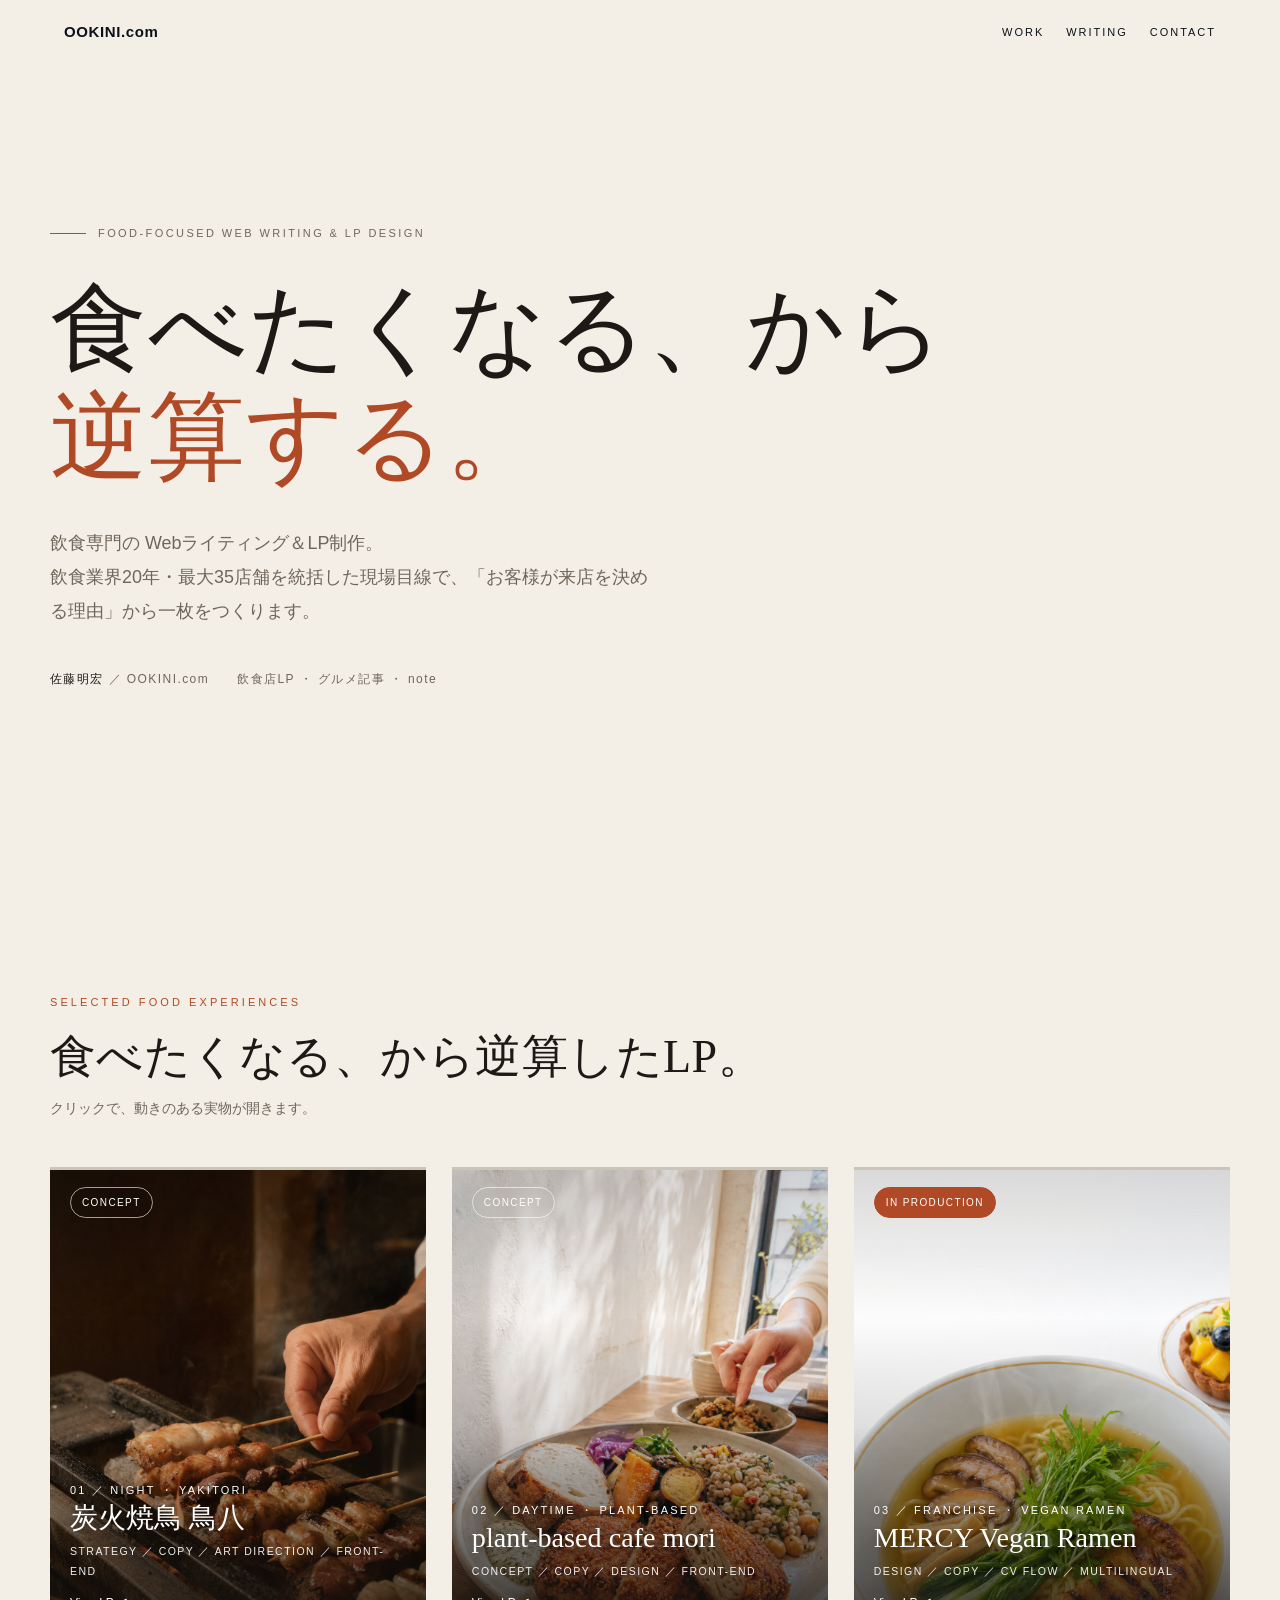
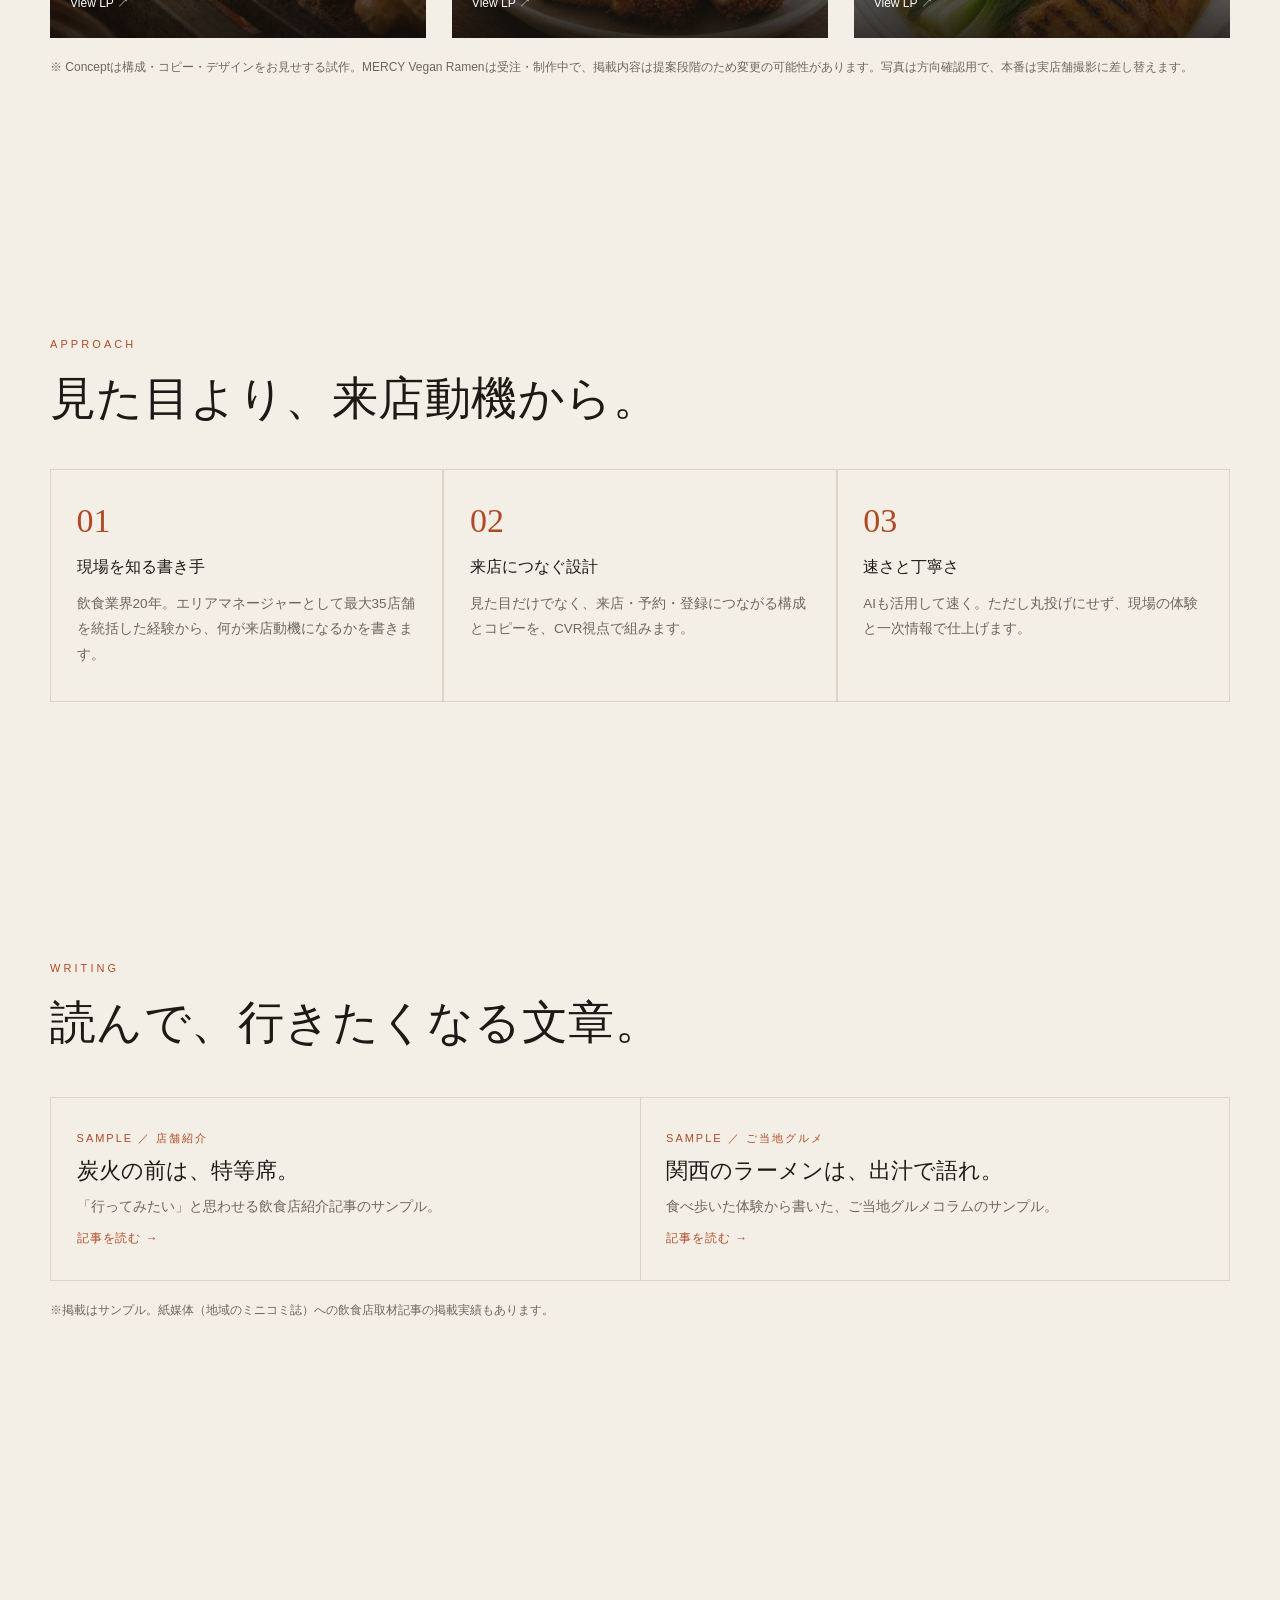
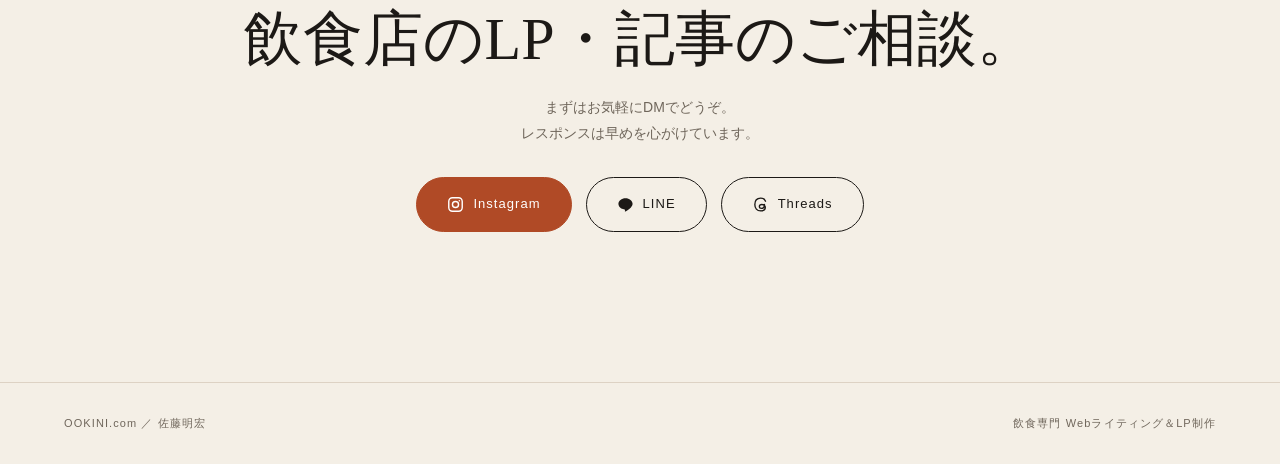
==== index.html @ 90b2ac8e "Contact本文に改行を追加" ====
<!doctype html>
<html lang="ja">
<head>
<meta charset="utf-8">
<meta name="viewport" content="width=device-width,initial-scale=1">
<title>OOKINI.com｜飲食専門の Webライティング＆LP制作（佐藤明宏）</title>
<meta name="description" content="飲食業界20年・最大35店舗を統括した現場目線で、来店につながる飲食店のLP制作とグルメ記事ライティングを手がけます。">
<style>
:root{
  --page:#f4efe6;--ink:#1c1916;--sub:#6f665b;--line:#ddd2c4;--soft:#ece4d6;
  --accent:#b04a26;
  --serif:"Yu Mincho","Hiragino Mincho ProN",serif;
  --sans:"Helvetica Neue","Hiragino Kaku Gothic ProN","Yu Gothic",sans-serif;
}
*{box-sizing:border-box;margin:0;padding:0}
html{scroll-behavior:smooth}
body{background:var(--page);color:var(--ink);font-family:var(--sans);line-height:1.9;overflow-x:hidden;-webkit-font-smoothing:antialiased}
img{display:block;width:100%;height:100%;object-fit:cover}
a{color:inherit;text-decoration:none}
.progress{position:fixed;top:0;left:0;height:2px;width:0;background:var(--accent);z-index:120}
.head{position:fixed;top:0;left:0;width:100%;z-index:100;display:flex;justify-content:space-between;align-items:center;padding:18px clamp(20px,5vw,72px);transition:transform .35s ease;mix-blend-mode:difference;color:#fff}
.head.hide{transform:translateY(-110%)}
.head .brand{font-weight:700;letter-spacing:.04em;font-size:15px}
.head nav{display:flex;gap:22px;font-size:11px;letter-spacing:.18em;text-transform:uppercase}
@media(max-width:720px){.head nav{display:none}}
.wrap{max-width:1180px;margin:0 auto;padding:0 clamp(20px,5vw,72px)}
/* hero */
.hero{min-height:96svh;display:flex;flex-direction:column;justify-content:center;padding:120px 0 70px}
.eyebrow{display:flex;align-items:center;gap:12px;font-size:11px;letter-spacing:.22em;text-transform:uppercase;color:var(--sub);margin-bottom:30px}
.eyebrow:before{content:"";width:36px;height:1px;background:var(--accent)}
.hero h1{font-family:var(--serif);font-weight:500;font-size:clamp(40px,7.6vw,104px);line-height:1.12;letter-spacing:.01em}
.hero h1 .a{color:var(--accent)}
.hero .lead{max-width:600px;margin-top:34px;font-size:clamp(15px,1.4vw,18px);color:var(--sub)}
.hero .meta{margin-top:40px;display:flex;gap:28px;flex-wrap:wrap;font-size:12px;letter-spacing:.12em;color:var(--sub)}
.hero .meta b{color:var(--ink);font-weight:500}
/* section frame */
.sec{padding:clamp(70px,10vw,150px) 0}
.sec-label{font-size:11px;letter-spacing:.28em;text-transform:uppercase;color:var(--accent);margin-bottom:14px}
.sec-title{font-family:var(--serif);font-weight:500;font-size:clamp(26px,4vw,46px);line-height:1.3;letter-spacing:.01em;margin-bottom:8px}
.sec-sub{color:var(--sub);font-size:14px}
/* approach */
.appr{display:grid;grid-template-columns:repeat(auto-fit,minmax(230px,1fr));gap:2px;background:var(--line);border:1px solid var(--line);margin-top:40px}
.appr .it{background:var(--page);padding:34px clamp(20px,2vw,32px)}
.appr .n{font-family:var(--serif);font-size:34px;color:var(--accent);line-height:1}
.appr .t{font-weight:500;margin:14px 0 8px;font-size:16px}
.appr .d{font-size:13.5px;color:var(--sub)}
/* work posters */
.posters{display:grid;grid-template-columns:repeat(auto-fit,minmax(290px,1fr));gap:clamp(16px,2vw,26px);margin-top:46px}
.poster{position:relative;aspect-ratio:4/5;overflow:hidden;background:var(--soft);display:block}
.poster img{position:absolute;inset:-4%;width:108%;height:108%;transition:transform 1s cubic-bezier(.2,.7,.2,1);will-change:transform}
.poster:hover img{transform:scale(1.05)}
.poster:after{content:"";position:absolute;inset:0;background:linear-gradient(180deg,rgba(20,16,12,.15) 0%,rgba(20,16,12,0) 32%,rgba(20,16,12,.12) 55%,rgba(20,16,12,.86) 100%)}
.poster .meta{position:absolute;inset:0;z-index:2;display:flex;flex-direction:column;justify-content:space-between;padding:20px;color:#fff}
.poster .cat{font-size:11px;letter-spacing:.2em;text-transform:uppercase;text-shadow:0 1px 8px rgba(0,0,0,.5)}
.poster .badge{align-self:flex-start;font-size:10px;letter-spacing:.14em;text-transform:uppercase;padding:5px 11px;border:1px solid rgba(255,255,255,.6);border-radius:999px;backdrop-filter:blur(4px)}
.poster .badge.live{background:var(--accent);border-color:var(--accent)}
.poster .btm h3{font-family:var(--serif);font-weight:500;font-size:clamp(22px,2.2vw,30px);line-height:1.2;text-shadow:0 2px 14px rgba(0,0,0,.5)}
.poster .role{margin-top:8px;font-size:10.5px;letter-spacing:.14em;text-transform:uppercase;opacity:.92}
.poster .go{margin-top:10px;font-size:12px;display:inline-flex;gap:6px;align-items:center}
.note{font-size:12px;color:var(--sub);margin-top:18px}
/* writing */
.writing{display:grid;grid-template-columns:repeat(auto-fit,minmax(260px,1fr));gap:1px;background:var(--line);border:1px solid var(--line);margin-top:44px}
.art{background:var(--page);padding:30px clamp(20px,2vw,34px);display:flex;flex-direction:column;gap:8px;transition:background .3s}
.art:hover{background:var(--soft)}
.art .k{font-size:11px;letter-spacing:.18em;text-transform:uppercase;color:var(--accent)}
.art h3{font-family:var(--serif);font-weight:500;font-size:22px;line-height:1.3}
.art p{font-size:13.5px;color:var(--sub);flex:1}
.art .go{font-size:12px;letter-spacing:.08em;color:var(--accent)}
/* contact */
.contact{text-align:center;padding:clamp(80px,12vw,150px) 20px}
.contact h2{font-family:var(--serif);font-weight:500;font-size:clamp(30px,5vw,60px);line-height:1.3}
.contact p{color:var(--sub);margin:16px auto 30px;max-width:34ch;font-size:14px}
.btns{display:flex;gap:14px;justify-content:center;flex-wrap:wrap}
.btn{border:1px solid var(--ink);padding:14px 30px;font-size:13px;letter-spacing:.08em;border-radius:999px;transition:.25s}
.btn:hover{background:var(--ink);color:var(--page)}
.btn.fill{background:var(--accent);border-color:var(--accent);color:#fff}
.btn.fill:hover{background:var(--ink);border-color:var(--ink)}
footer{border-top:1px solid var(--line);padding:30px clamp(20px,5vw,72px);display:flex;justify-content:space-between;gap:16px;flex-wrap:wrap;font-size:11px;letter-spacing:.1em;color:var(--sub)}
.reveal{opacity:0;transform:translateY(34px);transition:opacity .8s ease,transform .9s cubic-bezier(.2,.7,.2,1)}
.reveal.in{opacity:1;transform:none}
.reveal[data-d="1"]{transition-delay:.1s}.reveal[data-d="2"]{transition-delay:.2s}
@media(prefers-reduced-motion:reduce){*{animation:none!important;transition-duration:.01ms!important;scroll-behavior:auto!important}.reveal{opacity:1;transform:none}.poster img{position:static;inset:auto;width:100%;height:100%}}
</style>
</head>
<body>
<div class="progress"></div>
<header class="head">
  <a class="brand" href="#top">OOKINI.com</a>
  <nav><a href="#work">Work</a><a href="#writing">Writing</a><a href="#contact">Contact</a></nav>
</header>

<main id="top">
  <section class="hero wrap">
    <p class="eyebrow reveal">Food-focused Web writing &amp; LP design</p>
    <h1 class="reveal" data-d="1">食べたくなる、から<br><span class="a">逆算する。</span></h1>
    <p class="lead reveal" data-d="2">飲食専門の Webライティング＆LP制作。<br>飲食業界20年・最大35店舗を統括した現場目線で、「お客様が来店を決める理由」から一枚をつくります。</p>
    <div class="meta reveal" data-d="2"><span><b>佐藤明宏</b> ／ OOKINI.com</span><span>飲食店LP ・ グルメ記事 ・ note</span></div>
  </section>

  <section class="sec wrap" id="work">
    <p class="sec-label reveal">Selected food experiences</p>
    <h2 class="sec-title reveal">食べたくなる、から逆算したLP。</h2>
    <p class="sec-sub reveal">クリックで、動きのある実物が開きます。</p>
    <div class="posters">

      <a class="poster reveal" href="lp/yakitori.html" target="_blank" rel="noopener">
        <img src="lp/assets/yakitori-hero.png" alt="炭火焼鳥 鳥八 LP" data-parallax>
        <div class="meta">
          <span class="badge">Concept</span>
          <div class="btm">
            <p class="cat">01 ／ Night ・ Yakitori</p>
            <h3>炭火焼鳥 鳥八</h3>
            <p class="role">Strategy ／ Copy ／ Art Direction ／ Front-end</p>
            <span class="go">View LP ↗</span>
          </div>
        </div>
      </a>

      <a class="poster reveal" data-d="1" href="lp/mori.html" target="_blank" rel="noopener">
        <img src="lp/assets/mori-hero.png" alt="plant-based cafe mori LP" data-parallax>
        <div class="meta">
          <span class="badge">Concept</span>
          <div class="btm">
            <p class="cat">02 ／ Daytime ・ Plant-based</p>
            <h3>plant-based cafe mori</h3>
            <p class="role">Concept ／ Copy ／ Design ／ Front-end</p>
            <span class="go">View LP ↗</span>
          </div>
        </div>
      </a>

      <a class="poster reveal" data-d="2" href="lp/mercy.html" target="_blank" rel="noopener">
        <img src="lp/assets/mercy-hero.png" alt="MERCY Vegan Ramen LP" data-parallax>
        <div class="meta">
          <span class="badge live">In Production</span>
          <div class="btm">
            <p class="cat">03 ／ Franchise ・ Vegan Ramen</p>
            <h3>MERCY Vegan Ramen</h3>
            <p class="role">Design ／ Copy ／ CV Flow ／ Multilingual</p>
            <span class="go">View LP ↗</span>
          </div>
        </div>
      </a>

    </div>
    <p class="note reveal">※ Conceptは構成・コピー・デザインをお見せする試作。MERCY Vegan Ramenは受注・制作中で、掲載内容は提案段階のため変更の可能性があります。写真は方向確認用で、本番は実店舗撮影に差し替えます。</p>
  </section>

  <section class="sec wrap">
    <p class="sec-label reveal">Approach</p>
    <h2 class="sec-title reveal">見た目より、来店動機から。</h2>
    <div class="appr">
      <div class="it reveal"><div class="n">01</div><div class="t">現場を知る書き手</div><div class="d">飲食業界20年。エリアマネージャーとして最大35店舗を統括した経験から、何が来店動機になるかを書きます。</div></div>
      <div class="it reveal" data-d="1"><div class="n">02</div><div class="t">来店につなぐ設計</div><div class="d">見た目だけでなく、来店・予約・登録につながる構成とコピーを、CVR視点で組みます。</div></div>
      <div class="it reveal" data-d="2"><div class="n">03</div><div class="t">速さと丁寧さ</div><div class="d">AIも活用して速く。ただし丸投げにせず、現場の体験と一次情報で仕上げます。</div></div>
    </div>
  </section>

  <section class="sec wrap" id="writing">
    <p class="sec-label reveal">Writing</p>
    <h2 class="sec-title reveal">読んで、行きたくなる文章。</h2>
    <div class="writing">
      <a class="art reveal" href="articles/飲食店紹介_炭火焼鳥鳥八.html" target="_blank" rel="noopener">
        <span class="k">Sample ／ 店舗紹介</span>
        <h3>炭火の前は、特等席。</h3>
        <p>「行ってみたい」と思わせる飲食店紹介記事のサンプル。</p>
        <span class="go">記事を読む →</span>
      </a>
      <a class="art reveal" data-d="1" href="articles/関西ご当地ラーメン.html" target="_blank" rel="noopener">
        <span class="k">Sample ／ ご当地グルメ</span>
        <h3>関西のラーメンは、出汁で語れ。</h3>
        <p>食べ歩いた体験から書いた、ご当地グルメコラムのサンプル。</p>
        <span class="go">記事を読む →</span>
      </a>
    </div>
    <p class="note reveal">※掲載はサンプル。紙媒体（地域のミニコミ誌）への飲食店取材記事の掲載実績もあります。</p>
  </section>

  <section class="contact" id="contact">
    <h2 class="reveal">飲食店のLP・記事のご相談。</h2>
    <p class="reveal">まずはお気軽にDMでどうぞ。<br>レスポンスは早めを心がけています。</p>
    <div class="btns reveal" data-d="1">
      <a class="btn fill" href="https://www.instagram.com/ookinifoodcom/" target="_blank" rel="noopener" style="display:inline-flex;align-items:center;gap:9px">
        <svg width="17" height="17" viewBox="0 0 24 24" fill="none" stroke="currentColor" stroke-width="2" aria-hidden="true"><rect x="2.5" y="2.5" width="19" height="19" rx="5.2"/><circle cx="12" cy="12" r="4.3"/><circle cx="17.4" cy="6.6" r="1.1" fill="currentColor" stroke="none"/></svg>Instagram</a>
      <a class="btn" href="https://lin.ee/QN53ljj" target="_blank" rel="noopener" style="display:inline-flex;align-items:center;gap:9px">
        <svg width="17" height="17" viewBox="0 0 24 24" fill="currentColor" aria-hidden="true"><path d="M12 3C6.5 3 2 6.62 2 11.05c0 3.97 3.55 7.3 8.35 7.93.33.07.77.22.88.5.1.26.07.66.03.92l-.14.84c-.04.25-.2.97.85.53 1.05-.44 5.62-3.31 7.67-5.67h-.01C20.86 14.7 22 13 22 11.05 22 6.62 17.5 3 12 3z"/></svg>LINE</a>
      <a class="btn" href="https://www.threads.com/@ookinifoodcom" target="_blank" rel="noopener" style="display:inline-flex;align-items:center;gap:9px">
        <svg width="17" height="17" viewBox="0 0 24 24" fill="none" stroke="currentColor" stroke-width="1.9" stroke-linecap="round" aria-hidden="true"><path d="M12.2 21C6.9 21 4 17.4 4 12s2.9-9 8.2-9c3.6 0 5.9 1.7 6.9 4.4M12.4 21c3.9 0 6.4-2.2 6.4-5 0-2.6-2.1-4-4.7-4-2.2 0-3.7 1.1-3.7 2.9 0 1.5 1.3 2.6 3 2.6 2.6 0 4.2-2.2 4.2-5.6"/></svg>Threads</a>
    </div>
  </section>
</main>

<footer>
  <span>OOKINI.com ／ 佐藤明宏</span>
  <span>飲食専門 Webライティング＆LP制作</span>
</footer>

<script>
const reduce=matchMedia('(prefers-reduced-motion: reduce)').matches;
const prog=document.querySelector('.progress'),head=document.querySelector('.head');
let lastY=0,tick=false;
const upd=()=>{
  const y=scrollY,max=document.documentElement.scrollHeight-innerHeight;
  if(prog)prog.style.width=(max>0?Math.min(100,y/max*100):0)+'%';
  if(head){head.classList.toggle('hide',y>lastY&&y>160);lastY=y}
  if(!reduce)document.querySelectorAll('[data-parallax]').forEach(el=>{const r=el.parentElement.getBoundingClientRect();el.style.transform=`translateY(${(r.top-innerHeight/2)*.03}px)`});
  tick=false;
};
addEventListener('scroll',()=>{if(!tick){requestAnimationFrame(upd);tick=true}},{passive:true});
const io=new IntersectionObserver(es=>es.forEach(e=>{if(e.isIntersecting)e.target.classList.add('in')}),{threshold:.14});
document.querySelectorAll('.reveal').forEach(el=>io.observe(el));
document.querySelectorAll('a[href^="#"]').forEach(a=>a.addEventListener('click',e=>{const t=document.querySelector(a.getAttribute('href'));if(t){e.preventDefault();t.scrollIntoView({behavior:reduce?'auto':'smooth'})}}));
upd();
</script>
</body>
</html>
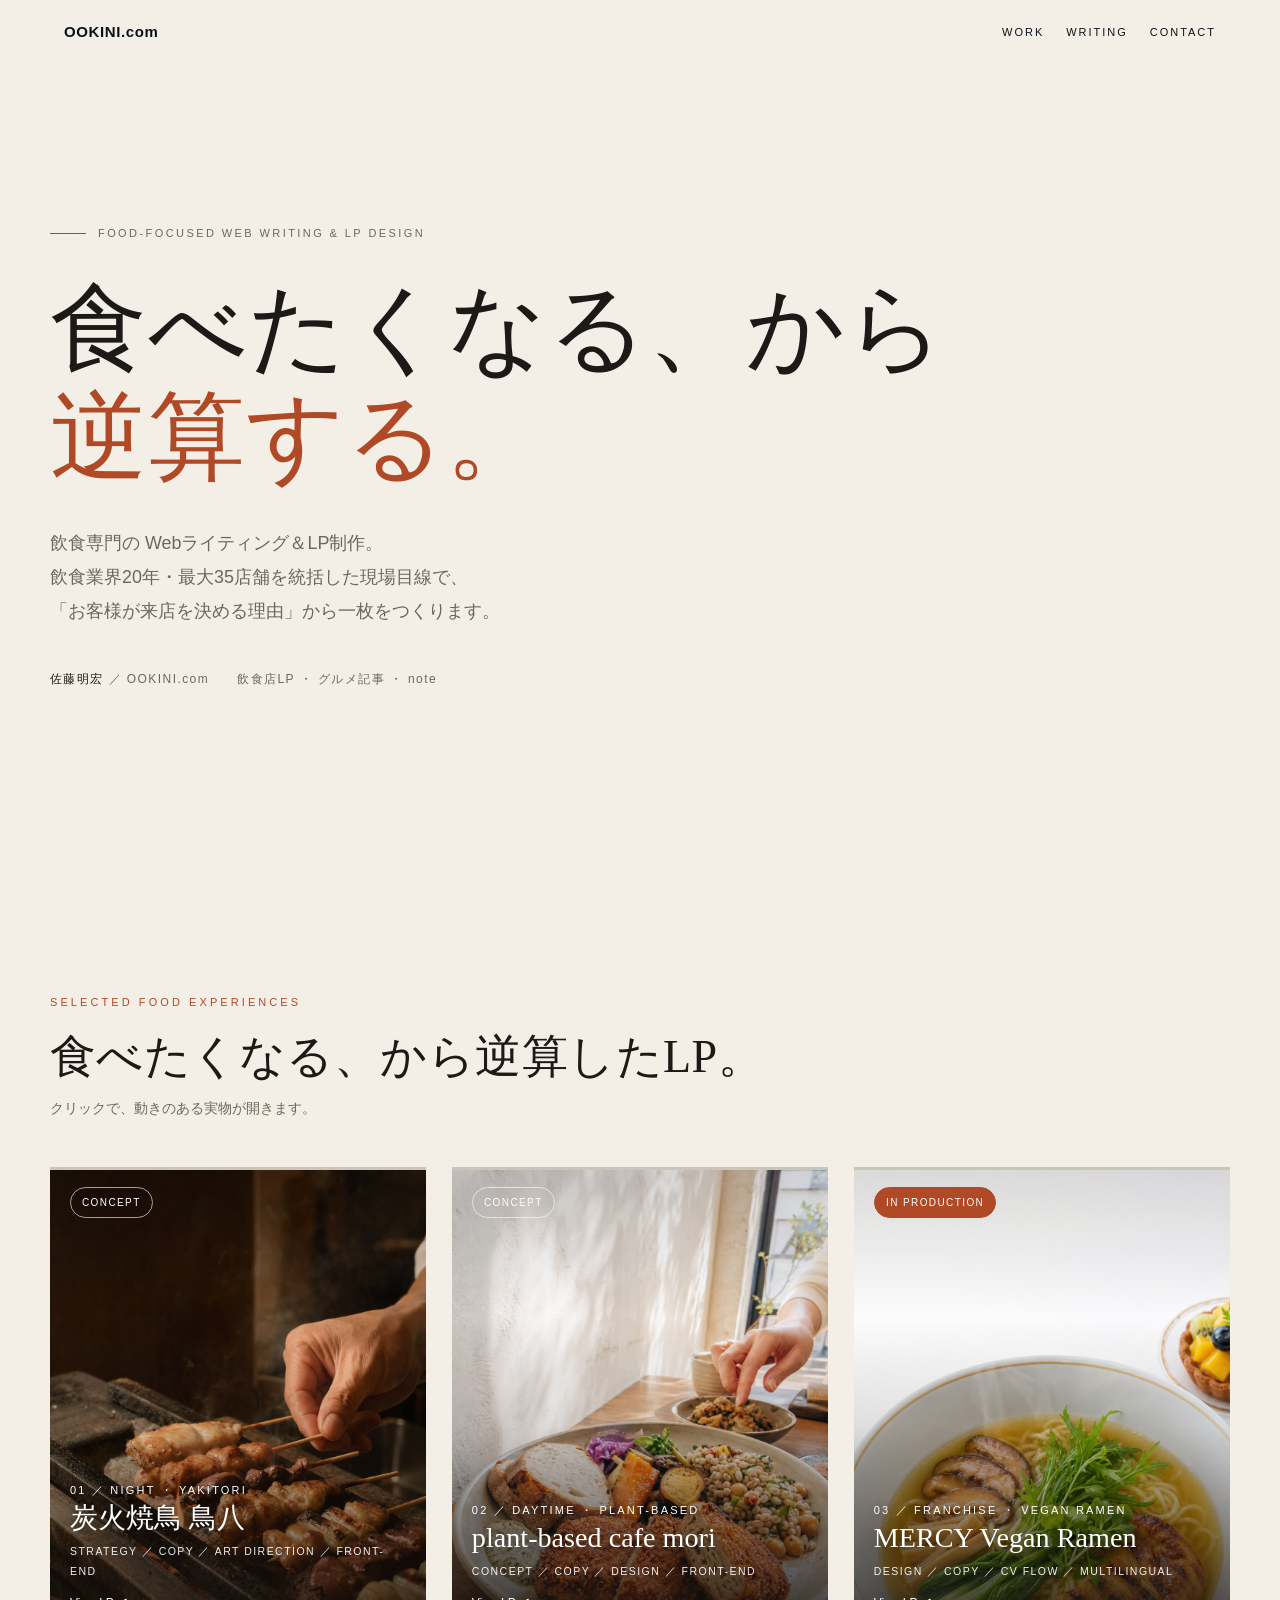
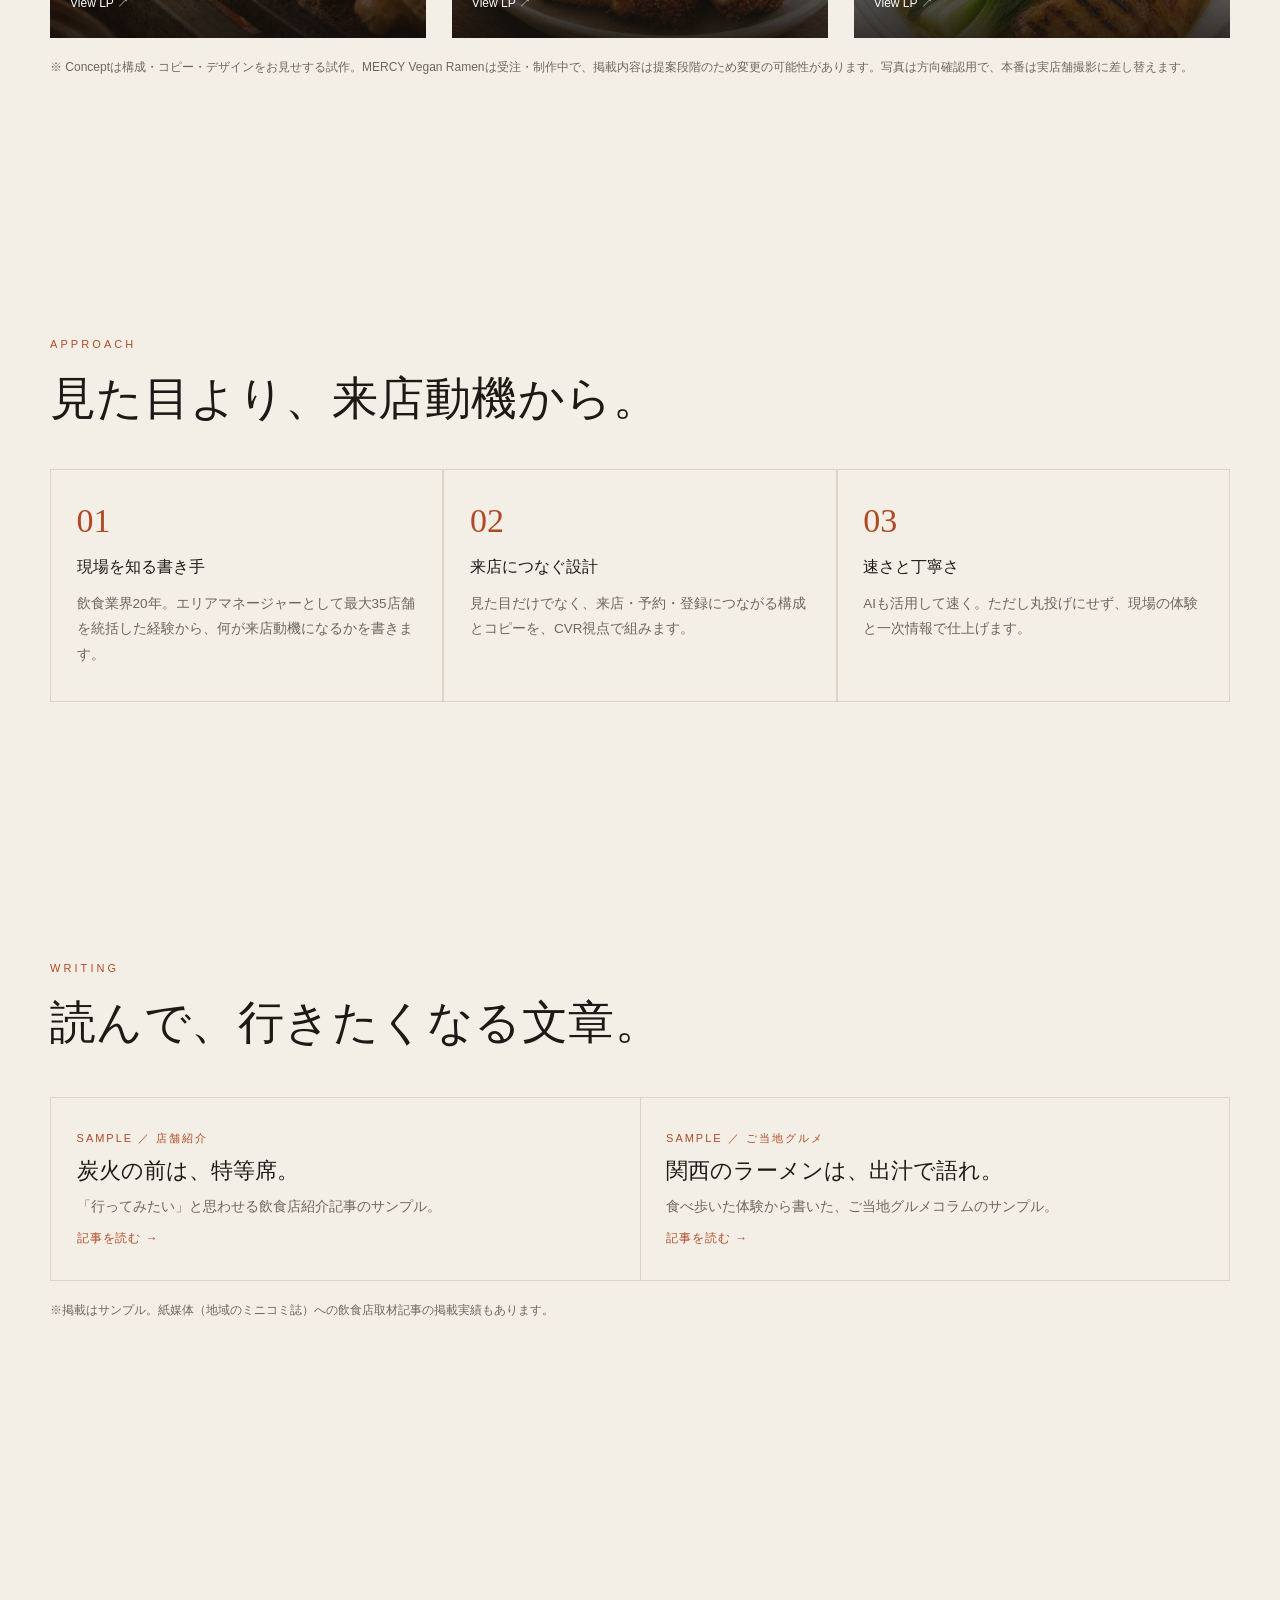
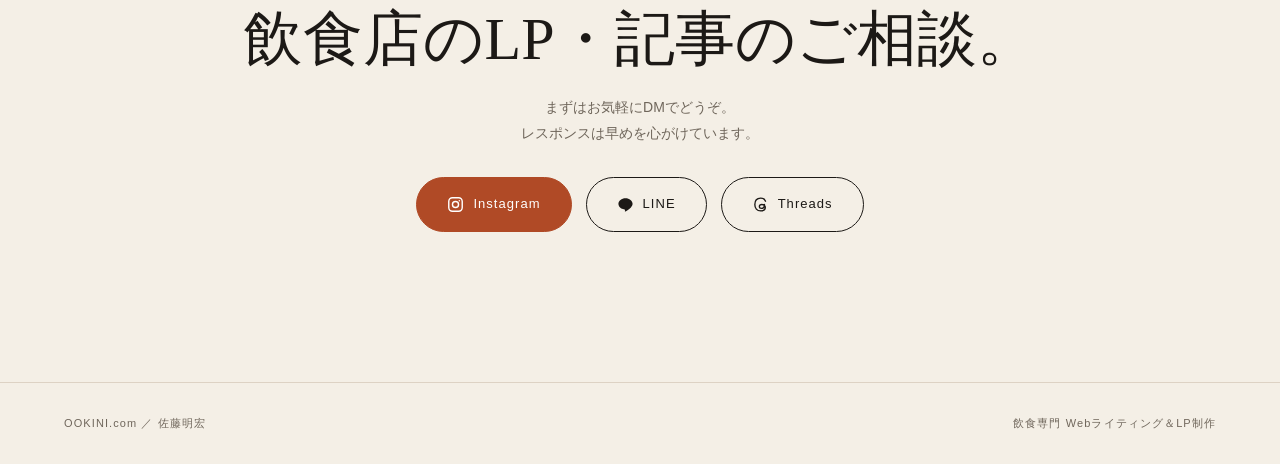
==== commit b46f3fea: "ヒーロー文を3行に改行調整" ====
--- a/index.html
+++ b/index.html
@@ -93,7 +93,7 @@
   <section class="hero wrap">
     <p class="eyebrow reveal">Food-focused Web writing &amp; LP design</p>
     <h1 class="reveal" data-d="1">食べたくなる、から<br><span class="a">逆算する。</span></h1>
-    <p class="lead reveal" data-d="2">飲食専門の Webライティング＆LP制作。<br>飲食業界20年・最大35店舗を統括した現場目線で、「お客様が来店を決める理由」から一枚をつくります。</p>
+    <p class="lead reveal" data-d="2">飲食専門の Webライティング＆LP制作。<br>飲食業界20年・最大35店舗を統括した現場目線で、<br>「お客様が来店を決める理由」から一枚をつくります。</p>
     <div class="meta reveal" data-d="2"><span><b>佐藤明宏</b> ／ OOKINI.com</span><span>飲食店LP ・ グルメ記事 ・ note</span></div>
   </section>
 
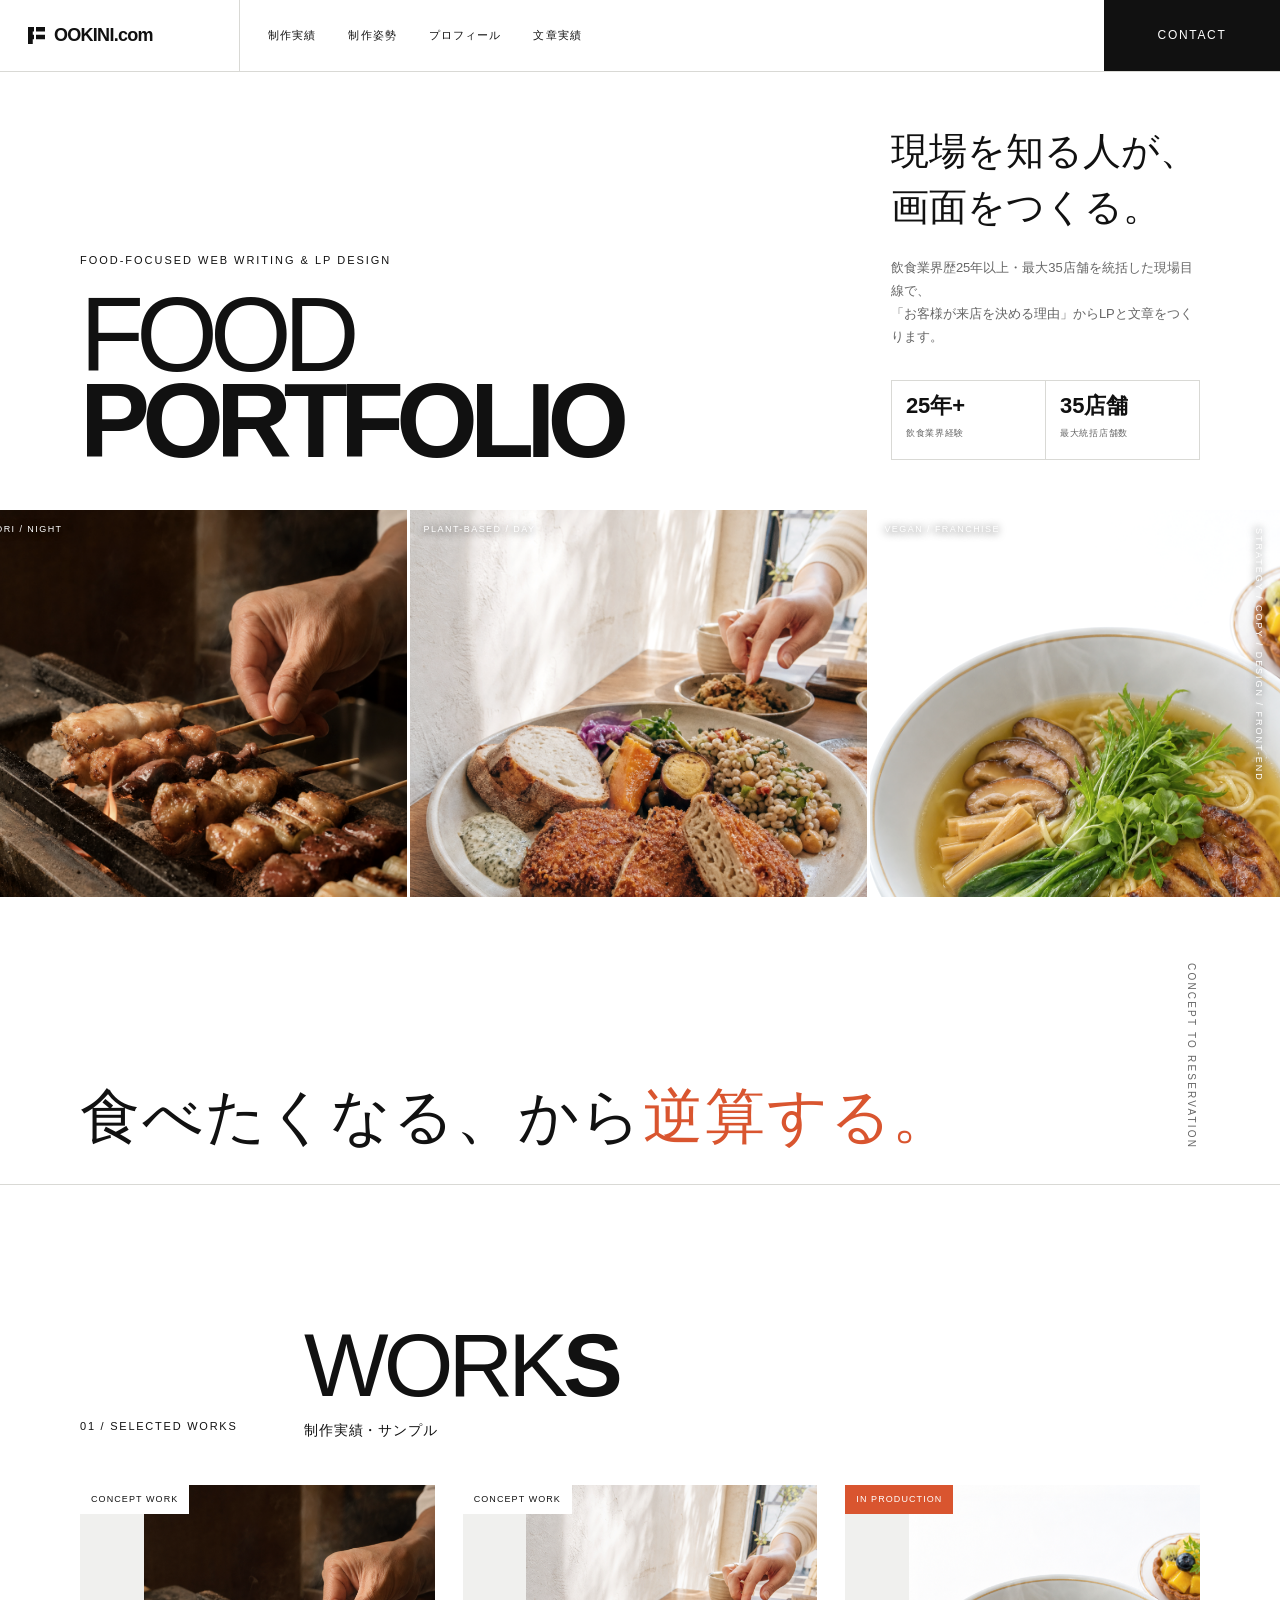
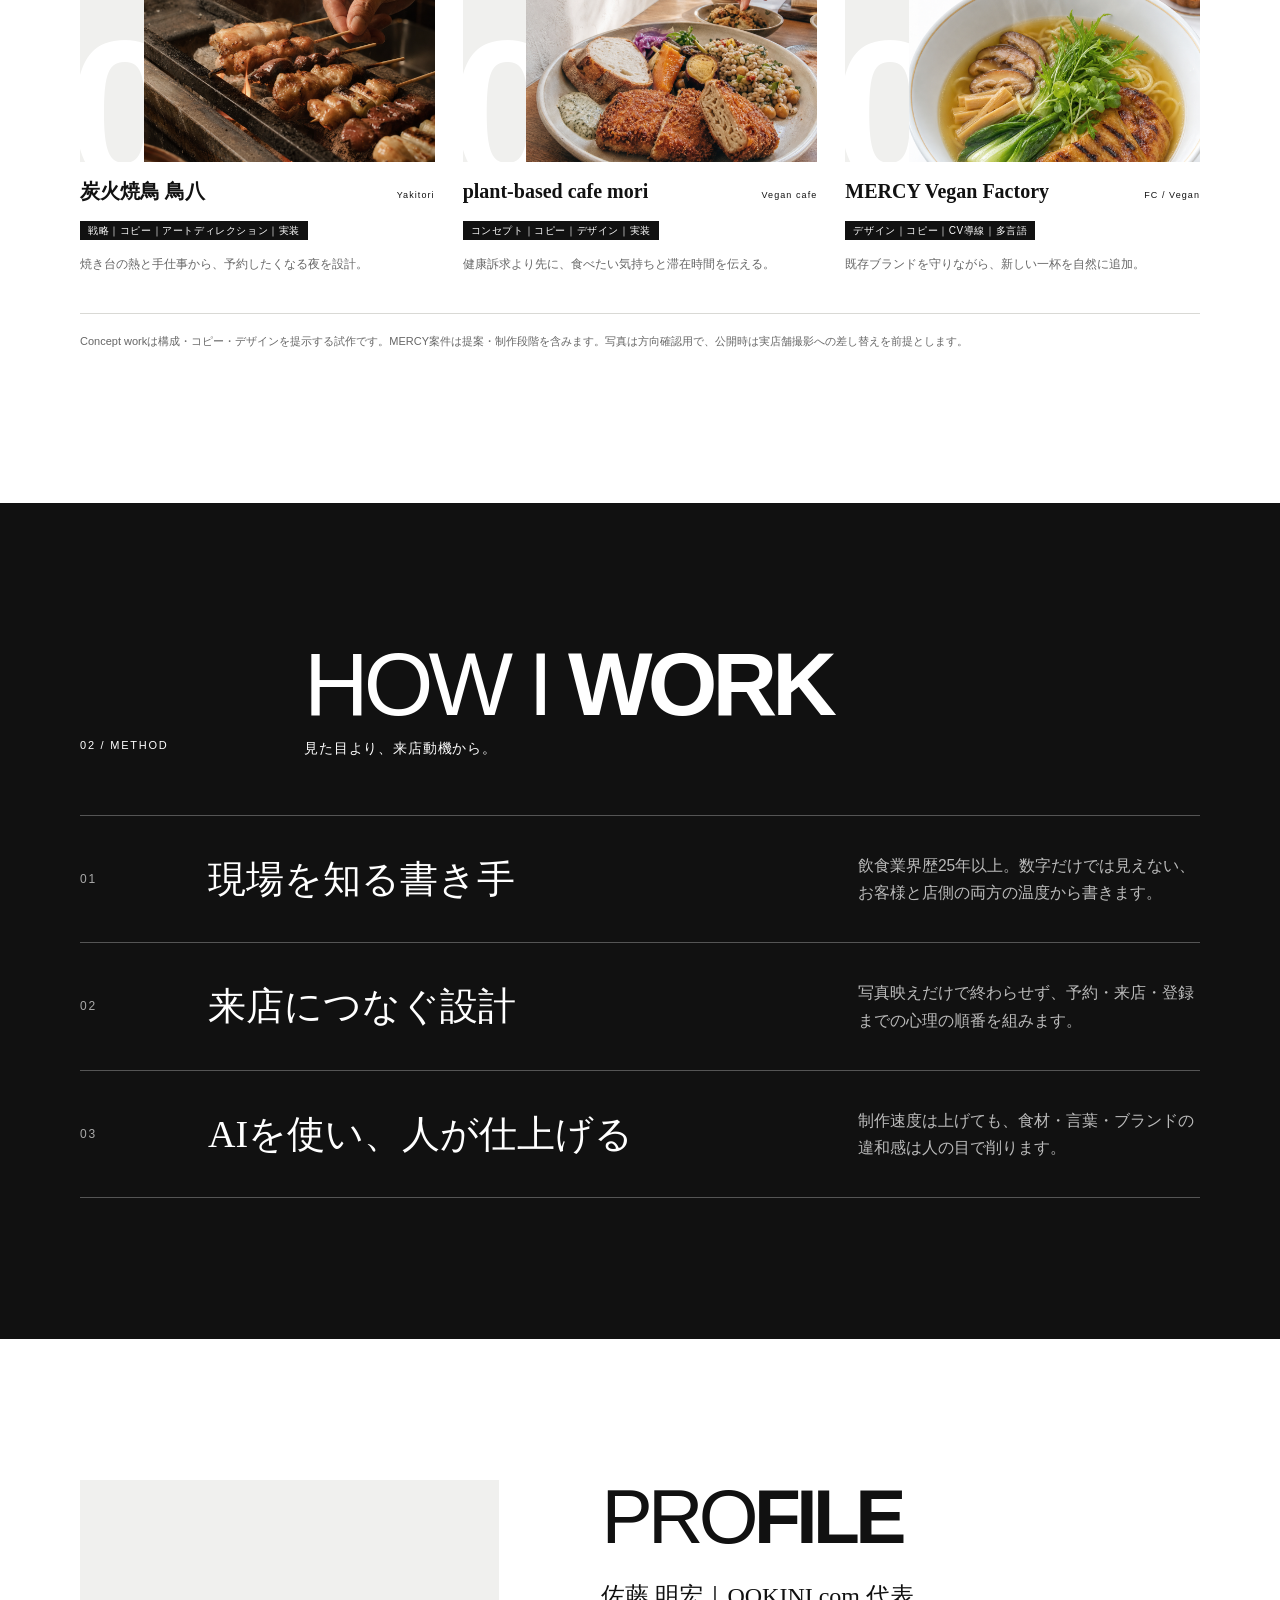
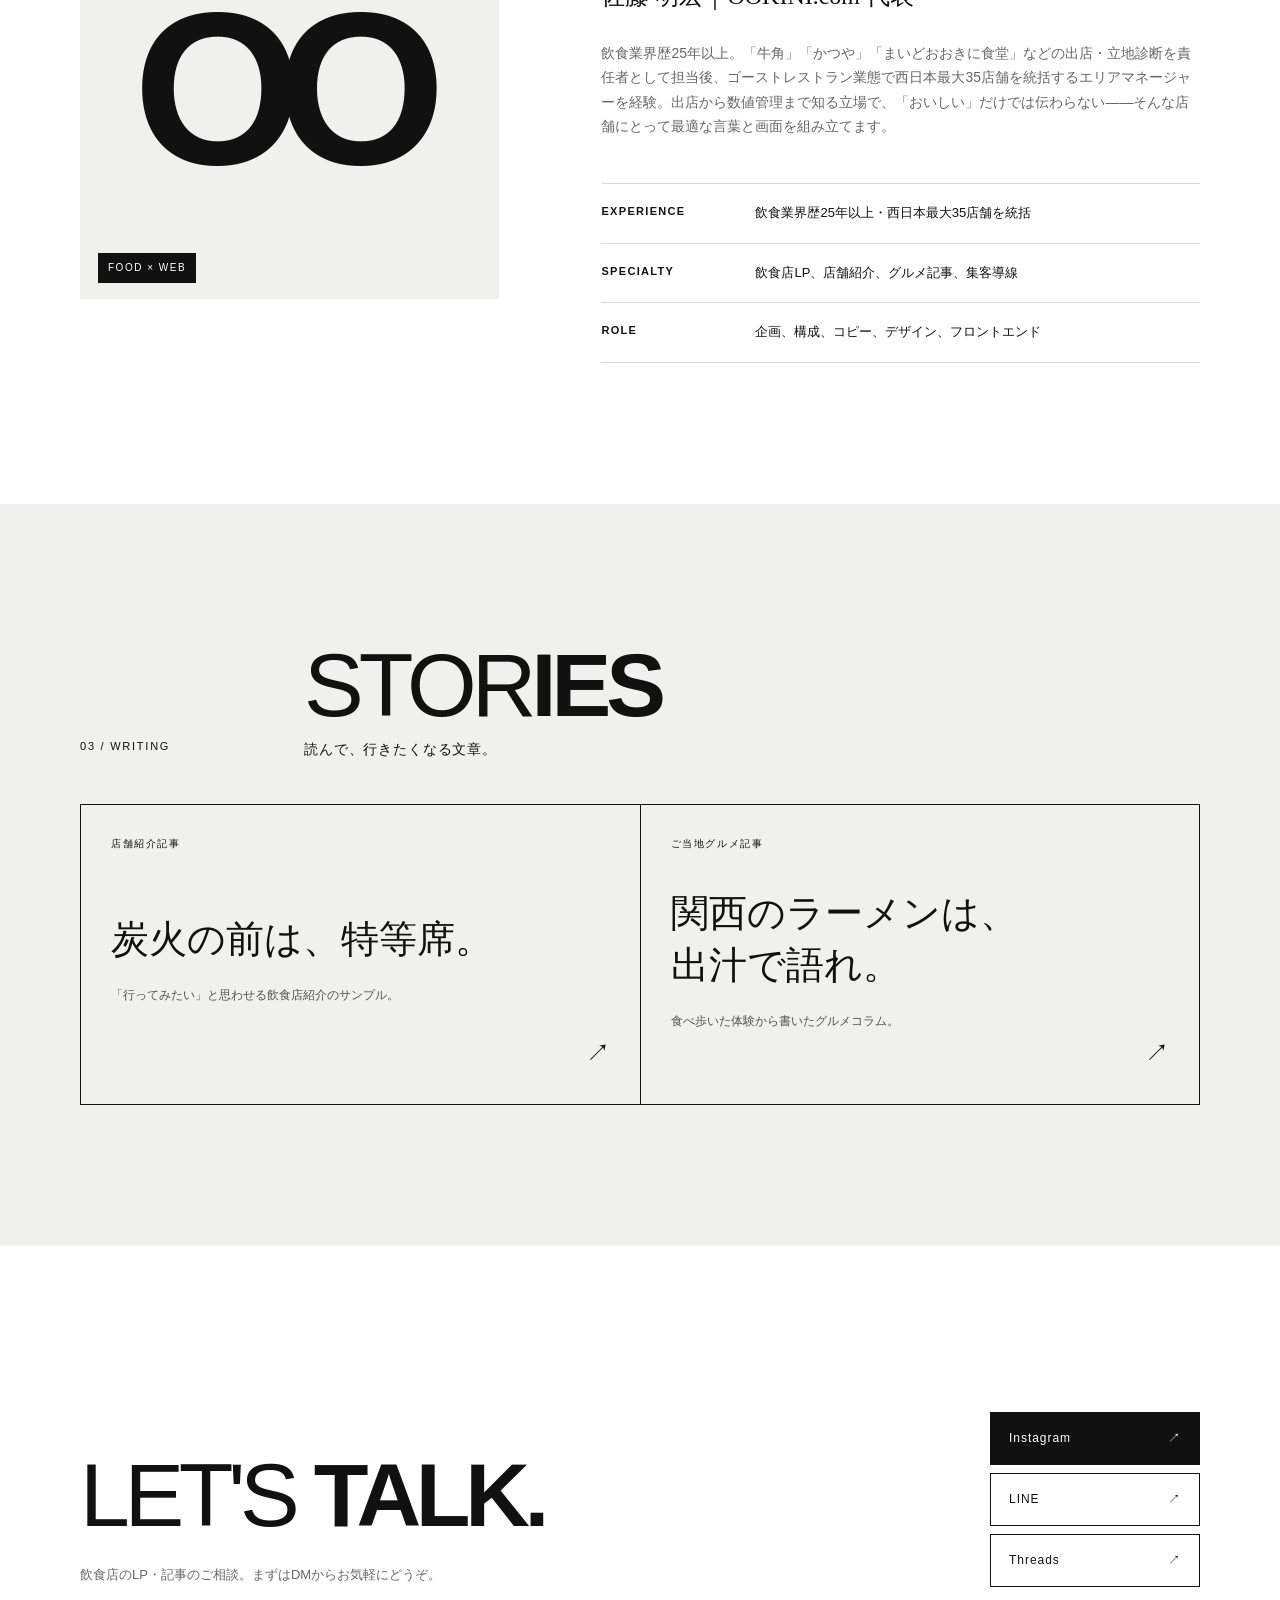
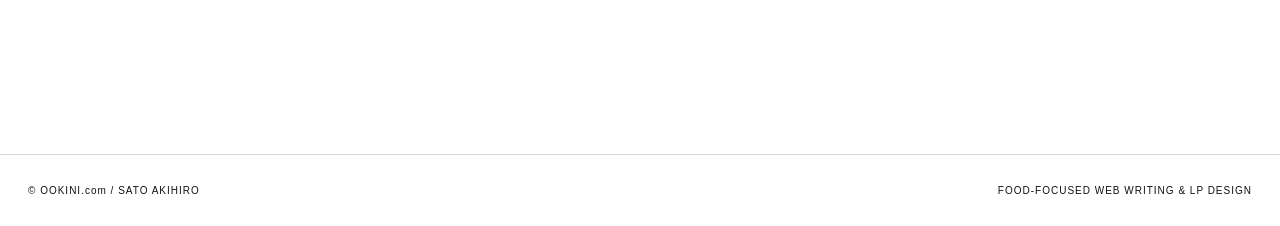
==== commit 9ba30934: "ポートフォリオTOP: PC/スマホ両対応で見出しの見切れ修正・キャッチ拡大＋縦組み英字・改行と読点を改善" ====
--- a/index.html
+++ b/index.html
@@ -3,214 +3,120 @@
 <head>
 <meta charset="utf-8">
 <meta name="viewport" content="width=device-width,initial-scale=1">
-<title>OOKINI.com｜飲食専門の Webライティング＆LP制作（佐藤明宏）</title>
-<meta name="description" content="飲食業界20年・最大35店舗を統括した現場目線で、来店につながる飲食店のLP制作とグルメ記事ライティングを手がけます。">
+<title>OOKINI.com｜飲食専門のWebライティング＆LP制作</title>
+<meta name="description" content="飲食業界歴25年以上・最大35店舗を統括した現場目線で、来店につながる飲食店LPとグルメ記事を制作します。">
 <style>
-:root{
-  --page:#f4efe6;--ink:#1c1916;--sub:#6f665b;--line:#ddd2c4;--soft:#ece4d6;
-  --accent:#b04a26;
-  --serif:"Yu Mincho","Hiragino Mincho ProN",serif;
-  --sans:"Helvetica Neue","Hiragino Kaku Gothic ProN","Yu Gothic",sans-serif;
-}
-*{box-sizing:border-box;margin:0;padding:0}
-html{scroll-behavior:smooth}
-body{background:var(--page);color:var(--ink);font-family:var(--sans);line-height:1.9;overflow-x:hidden;-webkit-font-smoothing:antialiased}
-img{display:block;width:100%;height:100%;object-fit:cover}
-a{color:inherit;text-decoration:none}
-.progress{position:fixed;top:0;left:0;height:2px;width:0;background:var(--accent);z-index:120}
-.head{position:fixed;top:0;left:0;width:100%;z-index:100;display:flex;justify-content:space-between;align-items:center;padding:18px clamp(20px,5vw,72px);transition:transform .35s ease;mix-blend-mode:difference;color:#fff}
-.head.hide{transform:translateY(-110%)}
-.head .brand{font-weight:700;letter-spacing:.04em;font-size:15px}
-.head nav{display:flex;gap:22px;font-size:11px;letter-spacing:.18em;text-transform:uppercase}
-@media(max-width:720px){.head nav{display:none}}
-.wrap{max-width:1180px;margin:0 auto;padding:0 clamp(20px,5vw,72px)}
-/* hero */
-.hero{min-height:96svh;display:flex;flex-direction:column;justify-content:center;padding:120px 0 70px}
-.eyebrow{display:flex;align-items:center;gap:12px;font-size:11px;letter-spacing:.22em;text-transform:uppercase;color:var(--sub);margin-bottom:30px}
-.eyebrow:before{content:"";width:36px;height:1px;background:var(--accent)}
-.hero h1{font-family:var(--serif);font-weight:500;font-size:clamp(40px,7.6vw,104px);line-height:1.12;letter-spacing:.01em}
-.hero h1 .a{color:var(--accent)}
-.hero .lead{max-width:600px;margin-top:34px;font-size:clamp(15px,1.4vw,18px);color:var(--sub)}
-.hero .meta{margin-top:40px;display:flex;gap:28px;flex-wrap:wrap;font-size:12px;letter-spacing:.12em;color:var(--sub)}
-.hero .meta b{color:var(--ink);font-weight:500}
-/* section frame */
-.sec{padding:clamp(70px,10vw,150px) 0}
-.sec-label{font-size:11px;letter-spacing:.28em;text-transform:uppercase;color:var(--accent);margin-bottom:14px}
-.sec-title{font-family:var(--serif);font-weight:500;font-size:clamp(26px,4vw,46px);line-height:1.3;letter-spacing:.01em;margin-bottom:8px}
-.sec-sub{color:var(--sub);font-size:14px}
-/* approach */
-.appr{display:grid;grid-template-columns:repeat(auto-fit,minmax(230px,1fr));gap:2px;background:var(--line);border:1px solid var(--line);margin-top:40px}
-.appr .it{background:var(--page);padding:34px clamp(20px,2vw,32px)}
-.appr .n{font-family:var(--serif);font-size:34px;color:var(--accent);line-height:1}
-.appr .t{font-weight:500;margin:14px 0 8px;font-size:16px}
-.appr .d{font-size:13.5px;color:var(--sub)}
-/* work posters */
-.posters{display:grid;grid-template-columns:repeat(auto-fit,minmax(290px,1fr));gap:clamp(16px,2vw,26px);margin-top:46px}
-.poster{position:relative;aspect-ratio:4/5;overflow:hidden;background:var(--soft);display:block}
-.poster img{position:absolute;inset:-4%;width:108%;height:108%;transition:transform 1s cubic-bezier(.2,.7,.2,1);will-change:transform}
-.poster:hover img{transform:scale(1.05)}
-.poster:after{content:"";position:absolute;inset:0;background:linear-gradient(180deg,rgba(20,16,12,.15) 0%,rgba(20,16,12,0) 32%,rgba(20,16,12,.12) 55%,rgba(20,16,12,.86) 100%)}
-.poster .meta{position:absolute;inset:0;z-index:2;display:flex;flex-direction:column;justify-content:space-between;padding:20px;color:#fff}
-.poster .cat{font-size:11px;letter-spacing:.2em;text-transform:uppercase;text-shadow:0 1px 8px rgba(0,0,0,.5)}
-.poster .badge{align-self:flex-start;font-size:10px;letter-spacing:.14em;text-transform:uppercase;padding:5px 11px;border:1px solid rgba(255,255,255,.6);border-radius:999px;backdrop-filter:blur(4px)}
-.poster .badge.live{background:var(--accent);border-color:var(--accent)}
-.poster .btm h3{font-family:var(--serif);font-weight:500;font-size:clamp(22px,2.2vw,30px);line-height:1.2;text-shadow:0 2px 14px rgba(0,0,0,.5)}
-.poster .role{margin-top:8px;font-size:10.5px;letter-spacing:.14em;text-transform:uppercase;opacity:.92}
-.poster .go{margin-top:10px;font-size:12px;display:inline-flex;gap:6px;align-items:center}
-.note{font-size:12px;color:var(--sub);margin-top:18px}
-/* writing */
-.writing{display:grid;grid-template-columns:repeat(auto-fit,minmax(260px,1fr));gap:1px;background:var(--line);border:1px solid var(--line);margin-top:44px}
-.art{background:var(--page);padding:30px clamp(20px,2vw,34px);display:flex;flex-direction:column;gap:8px;transition:background .3s}
-.art:hover{background:var(--soft)}
-.art .k{font-size:11px;letter-spacing:.18em;text-transform:uppercase;color:var(--accent)}
-.art h3{font-family:var(--serif);font-weight:500;font-size:22px;line-height:1.3}
-.art p{font-size:13.5px;color:var(--sub);flex:1}
-.art .go{font-size:12px;letter-spacing:.08em;color:var(--accent)}
-/* contact */
-.contact{text-align:center;padding:clamp(80px,12vw,150px) 20px}
-.contact h2{font-family:var(--serif);font-weight:500;font-size:clamp(30px,5vw,60px);line-height:1.3}
-.contact p{color:var(--sub);margin:16px auto 30px;max-width:34ch;font-size:14px}
-.btns{display:flex;gap:14px;justify-content:center;flex-wrap:wrap}
-.btn{border:1px solid var(--ink);padding:14px 30px;font-size:13px;letter-spacing:.08em;border-radius:999px;transition:.25s}
-.btn:hover{background:var(--ink);color:var(--page)}
-.btn.fill{background:var(--accent);border-color:var(--accent);color:#fff}
-.btn.fill:hover{background:var(--ink);border-color:var(--ink)}
-footer{border-top:1px solid var(--line);padding:30px clamp(20px,5vw,72px);display:flex;justify-content:space-between;gap:16px;flex-wrap:wrap;font-size:11px;letter-spacing:.1em;color:var(--sub)}
-.reveal{opacity:0;transform:translateY(34px);transition:opacity .8s ease,transform .9s cubic-bezier(.2,.7,.2,1)}
-.reveal.in{opacity:1;transform:none}
-.reveal[data-d="1"]{transition-delay:.1s}.reveal[data-d="2"]{transition-delay:.2s}
-@media(prefers-reduced-motion:reduce){*{animation:none!important;transition-duration:.01ms!important;scroll-behavior:auto!important}.reveal{opacity:1;transform:none}.poster img{position:static;inset:auto;width:100%;height:100%}}
+:root{--white:#fff;--ink:#111;--gray:#f0f0ee;--line:#d9d9d5;--muted:#666;--accent:#d9552f;--sans:"Helvetica Neue","Hiragino Kaku Gothic ProN","Yu Gothic",Arial,sans-serif;--serif:"Yu Mincho","Hiragino Mincho ProN",serif}
+*{box-sizing:border-box}html{scroll-behavior:smooth}body{margin:0;background:var(--white);color:var(--ink);font-family:var(--sans);line-height:1.75;-webkit-font-smoothing:antialiased;overflow-x:hidden}img{display:block;width:100%;height:100%;object-fit:cover}a{color:inherit;text-decoration:none}button{font:inherit}
+.progress{position:fixed;z-index:200;left:0;top:0;width:0;height:3px;background:var(--accent)}
+.header{position:fixed;z-index:100;left:0;right:0;top:0;height:72px;background:rgba(255,255,255,.95);backdrop-filter:blur(12px);display:grid;grid-template-columns:240px 1fr 176px;border-bottom:1px solid var(--line);transition:transform .35s}.header.is-hidden{transform:translateY(-105%)}
+.brand{display:flex;align-items:center;padding:0 28px;font-size:18px;font-weight:900;letter-spacing:-.04em;border-right:1px solid var(--line)}.brand:before{content:"";width:17px;height:17px;margin-right:9px;background:linear-gradient(90deg,var(--ink) 0 35%,transparent 35% 48%,var(--ink) 48% 100%);clip-path:polygon(0 0,100% 0,100% 27%,28% 27%,28% 45%,100% 45%,100% 72%,28% 72%,28% 100%,0 100%)}
+.nav{display:flex;align-items:center;padding:0 28px;gap:32px;font-size:11px;letter-spacing:.1em}.nav a{position:relative}.nav a:after{content:"";position:absolute;left:0;right:100%;bottom:-5px;border-bottom:1px solid;transition:right .25s}.nav a:hover:after{right:0}
+.contact-link{display:flex;align-items:center;justify-content:center;background:var(--ink);color:#fff;font-size:12px;letter-spacing:.14em;text-transform:uppercase}
+.shell{width:min(1120px,calc(100% - 40px));margin-inline:auto}
+.hero{min-height:100svh;padding:124px 0 0;border-bottom:1px solid var(--line)}.hero-intro{display:grid;grid-template-columns:minmax(0,1.4fr) minmax(270px,.6fr);gap:clamp(36px,7vw,110px);align-items:end;margin-bottom:46px}
+.hero-label{font-size:11px;letter-spacing:.18em;text-transform:uppercase;margin:0 0 22px}.hero h1{font-size:clamp(46px,8.2vw,118px);line-height:.82;letter-spacing:-.075em;margin:0;font-weight:300}.hero h1 strong{display:block;font-weight:900}.hero-copy{padding-bottom:4px}.hero-copy h2{font-family:var(--serif);font-weight:500;font-size:clamp(25px,3vw,42px);line-height:1.45;margin:0 0 22px}.hero-copy p{font-size:13px;color:var(--muted);margin:0;max-width:38em}.hero-stats{display:grid;grid-template-columns:1fr 1fr;gap:1px;background:var(--line);margin-top:32px;border:1px solid var(--line)}.hero-stats div{background:#fff;padding:14px}.hero-stats b{display:block;font-size:22px;line-height:1}.hero-stats span{font-size:9px;letter-spacing:.08em;color:var(--muted)}
+.hero-reel{position:relative;height:43svh;min-height:330px;overflow:hidden;background:var(--ink)}.hero-track{display:grid;grid-template-columns:repeat(3,1fr);height:100%;width:108%;margin-left:-4%;animation:reelBreath 12s ease-in-out infinite alternate}.hero-frame{position:relative;overflow:hidden;border-right:3px solid #fff;margin:0}.hero-frame img{filter:saturate(.82) contrast(1.04);transition:filter .35s}.hero-frame:hover img{filter:saturate(1) contrast(1)}.hero-frame span{position:absolute;left:14px;top:12px;color:#fff;font-size:9px;letter-spacing:.16em;text-shadow:0 1px 8px #000}.hero-caption{display:flex;justify-content:space-between;align-items:flex-end;gap:clamp(18px,4vw,48px);padding:clamp(34px,5.5vw,66px) 0 clamp(10px,2.5vw,28px)}.hero-caption-text{margin:0;font-family:var(--serif);font-size:clamp(30px,5vw,60px);font-weight:500;line-height:1.3;letter-spacing:.03em;word-break:keep-all}.hero-caption i{font-style:normal;color:var(--accent)}.hero-caption-tag{flex:none;writing-mode:vertical-rl;font-size:10px;letter-spacing:.22em;color:var(--muted);white-space:nowrap;padding-bottom:6px}.hero-side{position:absolute;z-index:4;right:14px;top:18px;color:#fff;writing-mode:vertical-rl;font-size:9px;letter-spacing:.22em;text-shadow:0 1px 8px #000}@keyframes reelBreath{to{transform:translateX(1.4%) scale(1.015)}}
+.hero-copy h2,.section-ja,.work-name,.work-summary,.article h3,.method-row h3,.cta-inner p{word-break:keep-all}
+.section{padding:clamp(86px,11vw,150px) 0}.section-head{display:grid;grid-template-columns:190px 1fr;align-items:end;gap:34px;margin-bottom:48px}.section-index{font-size:11px;letter-spacing:.16em}.section-title{margin:0;font-size:clamp(54px,7vw,94px);line-height:.9;letter-spacing:-.055em;font-weight:300}.section-title strong{font-weight:900}.section-ja{display:block;font-size:14px;font-weight:500;letter-spacing:.06em;margin-top:18px}
+.works{display:grid;grid-template-columns:repeat(3,1fr);gap:28px}.work{display:block;min-width:0}.work-visual{position:relative;aspect-ratio:1.28/1;background:var(--gray);overflow:hidden}.work-visual:before{content:attr(data-no);position:absolute;z-index:0;left:-.06em;bottom:-.26em;color:#fff;font-size:clamp(130px,16vw,240px);font-weight:900;line-height:1;letter-spacing:-.1em}.work img{position:relative;z-index:1;width:82%;height:100%;margin-left:18%;object-position:center;filter:saturate(.9);transition:transform .7s cubic-bezier(.2,.7,.2,1),width .7s,margin .7s}.work:hover img{transform:scale(1.035);width:100%;margin-left:0}.work-status{position:absolute;z-index:3;left:0;top:0;padding:7px 11px;background:#fff;font-size:9px;letter-spacing:.12em;text-transform:uppercase}.work-status.live{background:var(--accent);color:#fff}.work-info{padding-top:16px}.work-name{display:flex;align-items:baseline;justify-content:space-between;gap:12px;margin:0 0 10px;font-family:var(--serif);font-size:20px;font-weight:600;line-height:1.35}.work-name small{font-family:var(--sans);font-size:9px;font-weight:400;letter-spacing:.12em;white-space:nowrap}.role{display:inline;padding:4px 8px;background:var(--ink);color:#fff;font-size:10px;line-height:2.1;letter-spacing:.06em;box-decoration-break:clone;-webkit-box-decoration-break:clone}.work-summary{margin:11px 0 0;font-size:12px;color:var(--muted)}
+.notice{margin-top:38px;padding-top:18px;border-top:1px solid var(--line);font-size:11px;color:var(--muted)}
+.method{background:var(--ink);color:#fff}.method .section-head{margin-bottom:60px}.method .section-title{color:#fff}.method-list{border-top:1px solid #555}.method-row{display:grid;grid-template-columns:100px 1fr minmax(240px,.55fr);gap:28px;align-items:center;padding:30px 0;border-bottom:1px solid #555}.method-no{font-size:12px;letter-spacing:.16em;color:#aaa}.method-row h3{font-family:var(--serif);font-size:clamp(24px,3vw,38px);font-weight:500;margin:0}.method-row p{font-size:15.6px;color:#bbb;margin:0}.method-row:hover h3{color:#ef8a68}
+.profile{display:grid;grid-template-columns:minmax(300px,.7fr) 1fr;gap:clamp(40px,8vw,120px);align-items:start}.profile-mark{position:sticky;top:110px;aspect-ratio:1;background:var(--gray);display:grid;place-items:center;overflow:hidden}.profile-mark span{font-size:clamp(100px,17vw,240px);font-weight:900;letter-spacing:-.12em;transform:translateX(-.06em)}.profile-mark:after{content:"FOOD × WEB";position:absolute;left:18px;bottom:16px;background:var(--ink);color:#fff;padding:6px 10px;font-size:10px;letter-spacing:.15em}.profile h2{font-size:clamp(44px,6vw,82px);line-height:.95;letter-spacing:-.06em;font-weight:300;margin:0 0 22px}.profile h2 strong{font-weight:900}.profile .name{font-family:var(--serif);font-size:24px;margin:0 0 24px}.profile .bio{font-size:14px;color:var(--muted);max-width:47em}.career{margin-top:44px;border-top:1px solid var(--line)}.career-row{display:grid;grid-template-columns:130px 1fr;gap:24px;padding:18px 0;border-bottom:1px solid var(--line)}.career-row b{font-size:11px;letter-spacing:.12em}.career-row span{font-size:13px}
+.writing{background:var(--gray)}.article-list{display:grid;grid-template-columns:1fr 1fr;border-top:1px solid var(--ink);border-left:1px solid var(--ink)}.article{min-height:270px;padding:30px;border-right:1px solid var(--ink);border-bottom:1px solid var(--ink);display:flex;flex-direction:column;justify-content:space-between;transition:background .25s,color .25s}.article:hover{background:var(--ink);color:#fff}.article small{font-size:10px;letter-spacing:.16em}.article h3{font-family:var(--serif);font-size:clamp(25px,3vw,38px);font-weight:500;line-height:1.35;margin:36px 0 20px}.article p{font-size:12px;margin:0;opacity:.7}.article .arrow{align-self:flex-end;font-size:24px}
+.cta-section{padding:clamp(90px,13vw,180px) 0}.cta-inner{display:grid;grid-template-columns:1fr auto;gap:40px;align-items:end}.cta-inner h2{font-size:clamp(48px,7vw,96px);line-height:1;letter-spacing:-.06em;font-weight:300;margin:0}.cta-inner h2 strong{font-weight:900}.cta-inner p{font-size:13px;color:var(--muted);margin:24px 0 0}.cta-buttons{display:grid;gap:8px}.cta-button{min-width:210px;padding:15px 18px;border:1px solid var(--ink);display:flex;justify-content:space-between;font-size:12px;letter-spacing:.08em}.cta-button.primary{background:var(--ink);color:#fff}.cta-button:hover{background:var(--accent);border-color:var(--accent);color:#fff}
+footer{padding:27px 28px;border-top:1px solid var(--line);display:flex;justify-content:space-between;gap:20px;font-size:10px;letter-spacing:.1em}
+.reveal{opacity:0;transform:translateY(34px);transition:opacity .75s ease,transform .85s cubic-bezier(.2,.7,.2,1)}.reveal.in{opacity:1;transform:none}.reveal[data-delay="1"]{transition-delay:.1s}.reveal[data-delay="2"]{transition-delay:.2s}
+@media(max-width:820px){.header{grid-template-columns:1fr 120px;height:64px}.brand{padding:0 18px;border:0}.nav{display:none}.hero{min-height:auto;padding:105px 0 0}.hero-intro{grid-template-columns:1fr;gap:42px;margin-bottom:38px}.hero h1{font-size:clamp(34px,13vw,62px)}.hero-reel{height:54svh}.hero-track{grid-template-columns:1fr 1fr;width:150%;margin-left:-25%}.hero-frame:nth-child(3){display:none}.hero-caption{padding:clamp(28px,7vw,44px) 0 14px;gap:14px}.hero-caption-text{font-size:clamp(26px,7vw,42px)}.hero-caption-tag{font-size:9px}.section-head{grid-template-columns:1fr;gap:10px}.works{grid-template-columns:1fr}.work-visual{aspect-ratio:1.45/1}.work-visual:before{font-size:55vw}.work img{width:78%;margin-left:22%}.method-row{grid-template-columns:56px 1fr}.method-row p{grid-column:2}.profile{grid-template-columns:1fr}.profile-mark{position:relative;top:auto;aspect-ratio:1.65/1}.article-list{grid-template-columns:1fr}.cta-inner{grid-template-columns:1fr}.cta-buttons{grid-template-columns:1fr 1fr}.cta-button{min-width:0}footer{flex-direction:column}}
+@media(max-width:480px){.shell{width:calc(100% - 28px)}.contact-link{font-size:10px}.section{padding:80px 0}.section-title{font-size:52px}.work-visual{aspect-ratio:1.18/1}.method-row{gap:14px}.profile-mark{aspect-ratio:1.25/1}.article{min-height:230px;padding:22px}.cta-buttons{grid-template-columns:1fr}}
+@media(prefers-reduced-motion:reduce){*{animation:none!important;transition-duration:.01ms!important;scroll-behavior:auto!important}.reveal{opacity:1;transform:none}.work img{transition:none}.hero-track{transform:none}}
 </style>
 </head>
 <body>
-<div class="progress"></div>
-<header class="head">
+<div class="progress" aria-hidden="true"></div>
+<header class="header">
   <a class="brand" href="#top">OOKINI.com</a>
-  <nav><a href="#work">Work</a><a href="#writing">Writing</a><a href="#contact">Contact</a></nav>
+  <nav class="nav" aria-label="メインナビゲーション"><a href="#work">制作実績</a><a href="#method">制作姿勢</a><a href="#profile">プロフィール</a><a href="#writing">文章実績</a></nav>
+  <a class="contact-link" href="#contact">Contact</a>
 </header>
 
 <main id="top">
-  <section class="hero wrap">
-    <p class="eyebrow reveal">Food-focused Web writing &amp; LP design</p>
-    <h1 class="reveal" data-d="1">食べたくなる、から<br><span class="a">逆算する。</span></h1>
-    <p class="lead reveal" data-d="2">飲食専門の Webライティング＆LP制作。<br>飲食業界20年・最大35店舗を統括した現場目線で、<br>「お客様が来店を決める理由」から一枚をつくります。</p>
-    <div class="meta reveal" data-d="2"><span><b>佐藤明宏</b> ／ OOKINI.com</span><span>飲食店LP ・ グルメ記事 ・ note</span></div>
+  <section class="hero">
+    <div class="hero-intro shell">
+      <div><p class="hero-label reveal">Food-focused Web Writing &amp; LP Design</p><h1 class="reveal" data-delay="1">FOOD<strong>PORTFOLIO</strong></h1></div>
+      <div class="hero-copy reveal" data-delay="2"><h2>現場を知る人が、<br>画面をつくる。</h2><p>飲食業界歴25年以上・最大35店舗を統括した現場目線で、<br>「お客様が来店を決める理由」からLPと文章をつくります。</p><div class="hero-stats"><div><b>25年+</b><span>飲食業界経験</span></div><div><b>35店舗</b><span>最大統括店舗数</span></div></div></div>
+    </div>
+    <div class="hero-reel">
+      <div class="hero-track">
+        <figure class="hero-frame"><img src="lp/assets/yakitori-hero.png" alt="炭火で焼鳥を焼く職人の手元"><span>YAKITORI / NIGHT</span></figure>
+        <figure class="hero-frame"><img src="lp/assets/mori-hero.png" alt="ソイカツと季節野菜のカフェプレート"><span>PLANT-BASED / DAY</span></figure>
+        <figure class="hero-frame"><img src="lp/assets/mercy-hero.png" alt="MERCYの植物性ラーメン"><span>VEGAN / FRANCHISE</span></figure>
+      </div>
+      <span class="hero-side">STRATEGY / COPY / DESIGN / FRONT-END</span>
+    </div>
+    <div class="hero-caption shell reveal"><p class="hero-caption-text">食べたくなる、から<i>逆算する。</i></p><span class="hero-caption-tag">CONCEPT TO RESERVATION</span></div>
   </section>
 
-  <section class="sec wrap" id="work">
-    <p class="sec-label reveal">Selected food experiences</p>
-    <h2 class="sec-title reveal">食べたくなる、から逆算したLP。</h2>
-    <p class="sec-sub reveal">クリックで、動きのある実物が開きます。</p>
-    <div class="posters">
-
-      <a class="poster reveal" href="lp/yakitori.html" target="_blank" rel="noopener">
-        <img src="lp/assets/yakitori-hero.png" alt="炭火焼鳥 鳥八 LP" data-parallax>
-        <div class="meta">
-          <span class="badge">Concept</span>
-          <div class="btm">
-            <p class="cat">01 ／ Night ・ Yakitori</p>
-            <h3>炭火焼鳥 鳥八</h3>
-            <p class="role">Strategy ／ Copy ／ Art Direction ／ Front-end</p>
-            <span class="go">View LP ↗</span>
-          </div>
-        </div>
+  <section class="section shell" id="work">
+    <div class="section-head"><span class="section-index reveal">01 / SELECTED WORKS</span><h2 class="section-title reveal">WORK<strong>S</strong><span class="section-ja">制作実績・サンプル</span></h2></div>
+    <div class="works">
+      <a class="work reveal" href="lp/yakitori.html" target="_blank" rel="noopener">
+        <div class="work-visual" data-no="01"><img src="lp/assets/yakitori-hero.png" alt="炭火焼鳥 鳥八 LP"><span class="work-status">Concept work</span></div>
+        <div class="work-info"><h3 class="work-name">炭火焼鳥 鳥八 <small>Yakitori</small></h3><span class="role">戦略｜コピー｜アートディレクション｜実装</span><p class="work-summary">焼き台の熱と手仕事から、予約したくなる夜を設計。</p></div>
       </a>
-
-      <a class="poster reveal" data-d="1" href="lp/mori.html" target="_blank" rel="noopener">
-        <img src="lp/assets/mori-hero.png" alt="plant-based cafe mori LP" data-parallax>
-        <div class="meta">
-          <span class="badge">Concept</span>
-          <div class="btm">
-            <p class="cat">02 ／ Daytime ・ Plant-based</p>
-            <h3>plant-based cafe mori</h3>
-            <p class="role">Concept ／ Copy ／ Design ／ Front-end</p>
-            <span class="go">View LP ↗</span>
-          </div>
-        </div>
+      <a class="work reveal" data-delay="1" href="lp/mori.html" target="_blank" rel="noopener">
+        <div class="work-visual" data-no="02"><img src="lp/assets/mori-hero.png" alt="plant-based cafe mori LP"><span class="work-status">Concept work</span></div>
+        <div class="work-info"><h3 class="work-name">plant-based cafe mori <small>Vegan cafe</small></h3><span class="role">コンセプト｜コピー｜デザイン｜実装</span><p class="work-summary">健康訴求より先に、食べたい気持ちと滞在時間を伝える。</p></div>
       </a>
-
-      <a class="poster reveal" data-d="2" href="lp/mercy.html" target="_blank" rel="noopener">
-        <img src="lp/assets/mercy-hero.png" alt="MERCY Vegan Ramen LP" data-parallax>
-        <div class="meta">
-          <span class="badge live">In Production</span>
-          <div class="btm">
-            <p class="cat">03 ／ Franchise ・ Vegan Ramen</p>
-            <h3>MERCY Vegan Ramen</h3>
-            <p class="role">Design ／ Copy ／ CV Flow ／ Multilingual</p>
-            <span class="go">View LP ↗</span>
-          </div>
-        </div>
+      <a class="work reveal" data-delay="2" href="lp/mercy.html" target="_blank" rel="noopener">
+        <div class="work-visual" data-no="03"><img src="lp/assets/mercy-hero.png" alt="MERCY Vegan Factory FC店舗LP"><span class="work-status live">In production</span></div>
+        <div class="work-info"><h3 class="work-name">MERCY Vegan Factory <small>FC / Vegan</small></h3><span class="role">デザイン｜コピー｜CV導線｜多言語</span><p class="work-summary">既存ブランドを守りながら、新しい一杯を自然に追加。</p></div>
       </a>
-
     </div>
-    <p class="note reveal">※ Conceptは構成・コピー・デザインをお見せする試作。MERCY Vegan Ramenは受注・制作中で、掲載内容は提案段階のため変更の可能性があります。写真は方向確認用で、本番は実店舗撮影に差し替えます。</p>
+    <p class="notice reveal">Concept workは構成・コピー・デザインを提示する試作です。MERCY案件は提案・制作段階を含みます。写真は方向確認用で、公開時は実店舗撮影への差し替えを前提とします。</p>
   </section>
 
-  <section class="sec wrap">
-    <p class="sec-label reveal">Approach</p>
-    <h2 class="sec-title reveal">見た目より、来店動機から。</h2>
-    <div class="appr">
-      <div class="it reveal"><div class="n">01</div><div class="t">現場を知る書き手</div><div class="d">飲食業界20年。エリアマネージャーとして最大35店舗を統括した経験から、何が来店動機になるかを書きます。</div></div>
-      <div class="it reveal" data-d="1"><div class="n">02</div><div class="t">来店につなぐ設計</div><div class="d">見た目だけでなく、来店・予約・登録につながる構成とコピーを、CVR視点で組みます。</div></div>
-      <div class="it reveal" data-d="2"><div class="n">03</div><div class="t">速さと丁寧さ</div><div class="d">AIも活用して速く。ただし丸投げにせず、現場の体験と一次情報で仕上げます。</div></div>
+  <section class="section method" id="method">
+    <div class="shell">
+      <div class="section-head"><span class="section-index reveal">02 / METHOD</span><h2 class="section-title reveal">HOW I<strong> WORK</strong><span class="section-ja">見た目より、来店動機から。</span></h2></div>
+      <div class="method-list">
+        <article class="method-row reveal"><span class="method-no">01</span><h3>現場を知る書き手</h3><p>飲食業界歴25年以上。数字だけでは見えない、お客様と店側の両方の温度から書きます。</p></article>
+        <article class="method-row reveal"><span class="method-no">02</span><h3>来店につなぐ設計</h3><p>写真映えだけで終わらせず、予約・来店・登録までの心理の順番を組みます。</p></article>
+        <article class="method-row reveal"><span class="method-no">03</span><h3>AIを使い、人が仕上げる</h3><p>制作速度は上げても、食材・言葉・ブランドの違和感は人の目で削ります。</p></article>
+      </div>
     </div>
   </section>
 
-  <section class="sec wrap" id="writing">
-    <p class="sec-label reveal">Writing</p>
-    <h2 class="sec-title reveal">読んで、行きたくなる文章。</h2>
-    <div class="writing">
-      <a class="art reveal" href="articles/飲食店紹介_炭火焼鳥鳥八.html" target="_blank" rel="noopener">
-        <span class="k">Sample ／ 店舗紹介</span>
-        <h3>炭火の前は、特等席。</h3>
-        <p>「行ってみたい」と思わせる飲食店紹介記事のサンプル。</p>
-        <span class="go">記事を読む →</span>
-      </a>
-      <a class="art reveal" data-d="1" href="articles/関西ご当地ラーメン.html" target="_blank" rel="noopener">
-        <span class="k">Sample ／ ご当地グルメ</span>
-        <h3>関西のラーメンは、出汁で語れ。</h3>
-        <p>食べ歩いた体験から書いた、ご当地グルメコラムのサンプル。</p>
-        <span class="go">記事を読む →</span>
-      </a>
+  <section class="section shell" id="profile">
+    <div class="profile">
+      <div class="profile-mark reveal" aria-label="OOKINI.comのタイポグラフィックシンボル"><span>OO</span></div>
+      <div class="reveal"><h2>PRO<strong>FILE</strong></h2><p class="name">佐藤 明宏｜OOKINI.com 代表</p><p class="bio">飲食業界歴25年以上。「牛角」「かつや」「まいどおおきに食堂」などの出店・立地診断を責任者として担当後、ゴーストレストラン業態で西日本最大35店舗を統括するエリアマネージャーを経験。出店から数値管理まで知る立場で、「おいしい」だけでは伝わらない——そんな店舗にとって最適な言葉と画面を組み立てます。</p>
+        <div class="career"><div class="career-row"><b>EXPERIENCE</b><span>飲食業界歴25年以上・西日本最大35店舗を統括</span></div><div class="career-row"><b>SPECIALTY</b><span>飲食店LP、店舗紹介、グルメ記事、集客導線</span></div><div class="career-row"><b>ROLE</b><span>企画、構成、コピー、デザイン、フロントエンド</span></div></div>
+      </div>
     </div>
-    <p class="note reveal">※掲載はサンプル。紙媒体（地域のミニコミ誌）への飲食店取材記事の掲載実績もあります。</p>
   </section>
 
-  <section class="contact" id="contact">
-    <h2 class="reveal">飲食店のLP・記事のご相談。</h2>
-    <p class="reveal">まずはお気軽にDMでどうぞ。<br>レスポンスは早めを心がけています。</p>
-    <div class="btns reveal" data-d="1">
-      <a class="btn fill" href="https://www.instagram.com/ookinifoodcom/" target="_blank" rel="noopener" style="display:inline-flex;align-items:center;gap:9px">
-        <svg width="17" height="17" viewBox="0 0 24 24" fill="none" stroke="currentColor" stroke-width="2" aria-hidden="true"><rect x="2.5" y="2.5" width="19" height="19" rx="5.2"/><circle cx="12" cy="12" r="4.3"/><circle cx="17.4" cy="6.6" r="1.1" fill="currentColor" stroke="none"/></svg>Instagram</a>
-      <a class="btn" href="https://lin.ee/QN53ljj" target="_blank" rel="noopener" style="display:inline-flex;align-items:center;gap:9px">
-        <svg width="17" height="17" viewBox="0 0 24 24" fill="currentColor" aria-hidden="true"><path d="M12 3C6.5 3 2 6.62 2 11.05c0 3.97 3.55 7.3 8.35 7.93.33.07.77.22.88.5.1.26.07.66.03.92l-.14.84c-.04.25-.2.97.85.53 1.05-.44 5.62-3.31 7.67-5.67h-.01C20.86 14.7 22 13 22 11.05 22 6.62 17.5 3 12 3z"/></svg>LINE</a>
-      <a class="btn" href="https://www.threads.com/@ookinifoodcom" target="_blank" rel="noopener" style="display:inline-flex;align-items:center;gap:9px">
-        <svg width="17" height="17" viewBox="0 0 24 24" fill="none" stroke="currentColor" stroke-width="1.9" stroke-linecap="round" aria-hidden="true"><path d="M12.2 21C6.9 21 4 17.4 4 12s2.9-9 8.2-9c3.6 0 5.9 1.7 6.9 4.4M12.4 21c3.9 0 6.4-2.2 6.4-5 0-2.6-2.1-4-4.7-4-2.2 0-3.7 1.1-3.7 2.9 0 1.5 1.3 2.6 3 2.6 2.6 0 4.2-2.2 4.2-5.6"/></svg>Threads</a>
+  <section class="section writing" id="writing">
+    <div class="shell"><div class="section-head"><span class="section-index reveal">03 / WRITING</span><h2 class="section-title reveal">STOR<strong>IES</strong><span class="section-ja">読んで、行きたくなる文章。</span></h2></div>
+      <div class="article-list"><a class="article reveal" href="articles/飲食店紹介_炭火焼鳥鳥八.html" target="_blank" rel="noopener"><small>店舗紹介記事</small><div><h3>炭火の前は、特等席。</h3><p>「行ってみたい」と思わせる飲食店紹介のサンプル。</p></div><span class="arrow">↗</span></a><a class="article reveal" data-delay="1" href="articles/関西ご当地ラーメン.html" target="_blank" rel="noopener"><small>ご当地グルメ記事</small><div><h3>関西のラーメンは、出汁で語れ。</h3><p>食べ歩いた体験から書いたグルメコラム。</p></div><span class="arrow">↗</span></a></div>
     </div>
   </section>
+
+  <section class="cta-section shell" id="contact"><div class="cta-inner"><div class="reveal"><h2>LET'S<strong> TALK.</strong></h2><p>飲食店のLP・記事のご相談。まずはDMからお気軽にどうぞ。</p></div><div class="cta-buttons reveal" data-delay="1"><a class="cta-button primary" href="https://www.instagram.com/ookinifoodcom/" target="_blank" rel="noopener"><span>Instagram</span><span>↗</span></a><a class="cta-button" href="https://lin.ee/QN53ljj" target="_blank" rel="noopener"><span>LINE</span><span>↗</span></a><a class="cta-button" href="https://www.threads.com/@ookinifoodcom" target="_blank" rel="noopener"><span>Threads</span><span>↗</span></a></div></div></section>
 </main>
 
-<footer>
-  <span>OOKINI.com ／ 佐藤明宏</span>
-  <span>飲食専門 Webライティング＆LP制作</span>
-</footer>
-
+<footer><span>© OOKINI.com / SATO AKIHIRO</span><span>FOOD-FOCUSED WEB WRITING &amp; LP DESIGN</span></footer>
 <script>
 const reduce=matchMedia('(prefers-reduced-motion: reduce)').matches;
-const prog=document.querySelector('.progress'),head=document.querySelector('.head');
-let lastY=0,tick=false;
-const upd=()=>{
-  const y=scrollY,max=document.documentElement.scrollHeight-innerHeight;
-  if(prog)prog.style.width=(max>0?Math.min(100,y/max*100):0)+'%';
-  if(head){head.classList.toggle('hide',y>lastY&&y>160);lastY=y}
-  if(!reduce)document.querySelectorAll('[data-parallax]').forEach(el=>{const r=el.parentElement.getBoundingClientRect();el.style.transform=`translateY(${(r.top-innerHeight/2)*.03}px)`});
-  tick=false;
-};
-addEventListener('scroll',()=>{if(!tick){requestAnimationFrame(upd);tick=true}},{passive:true});
-const io=new IntersectionObserver(es=>es.forEach(e=>{if(e.isIntersecting)e.target.classList.add('in')}),{threshold:.14});
-document.querySelectorAll('.reveal').forEach(el=>io.observe(el));
-document.querySelectorAll('a[href^="#"]').forEach(a=>a.addEventListener('click',e=>{const t=document.querySelector(a.getAttribute('href'));if(t){e.preventDefault();t.scrollIntoView({behavior:reduce?'auto':'smooth'})}}));
-upd();
+const progress=document.querySelector('.progress');
+const header=document.querySelector('.header');
+let lastY=0,scheduled=false;
+function update(){const y=scrollY,max=document.documentElement.scrollHeight-innerHeight;progress.style.width=(max>0?Math.min(100,y/max*100):0)+'%';header.classList.toggle('is-hidden',y>lastY&&y>180);lastY=y;scheduled=false}
+addEventListener('scroll',()=>{if(!scheduled){requestAnimationFrame(update);scheduled=true}},{passive:true});
+const observer=new IntersectionObserver(entries=>entries.forEach(entry=>{if(entry.isIntersecting){entry.target.classList.add('in');observer.unobserve(entry.target)}}),{threshold:.12});
+document.querySelectorAll('.reveal').forEach(el=>observer.observe(el));
+document.querySelectorAll('a[href^="#"]').forEach(a=>a.addEventListener('click',event=>{const target=document.querySelector(a.getAttribute('href'));if(target){event.preventDefault();target.scrollIntoView({behavior:reduce?'auto':'smooth'})}}));
+update();
 </script>
 </body>
 </html>
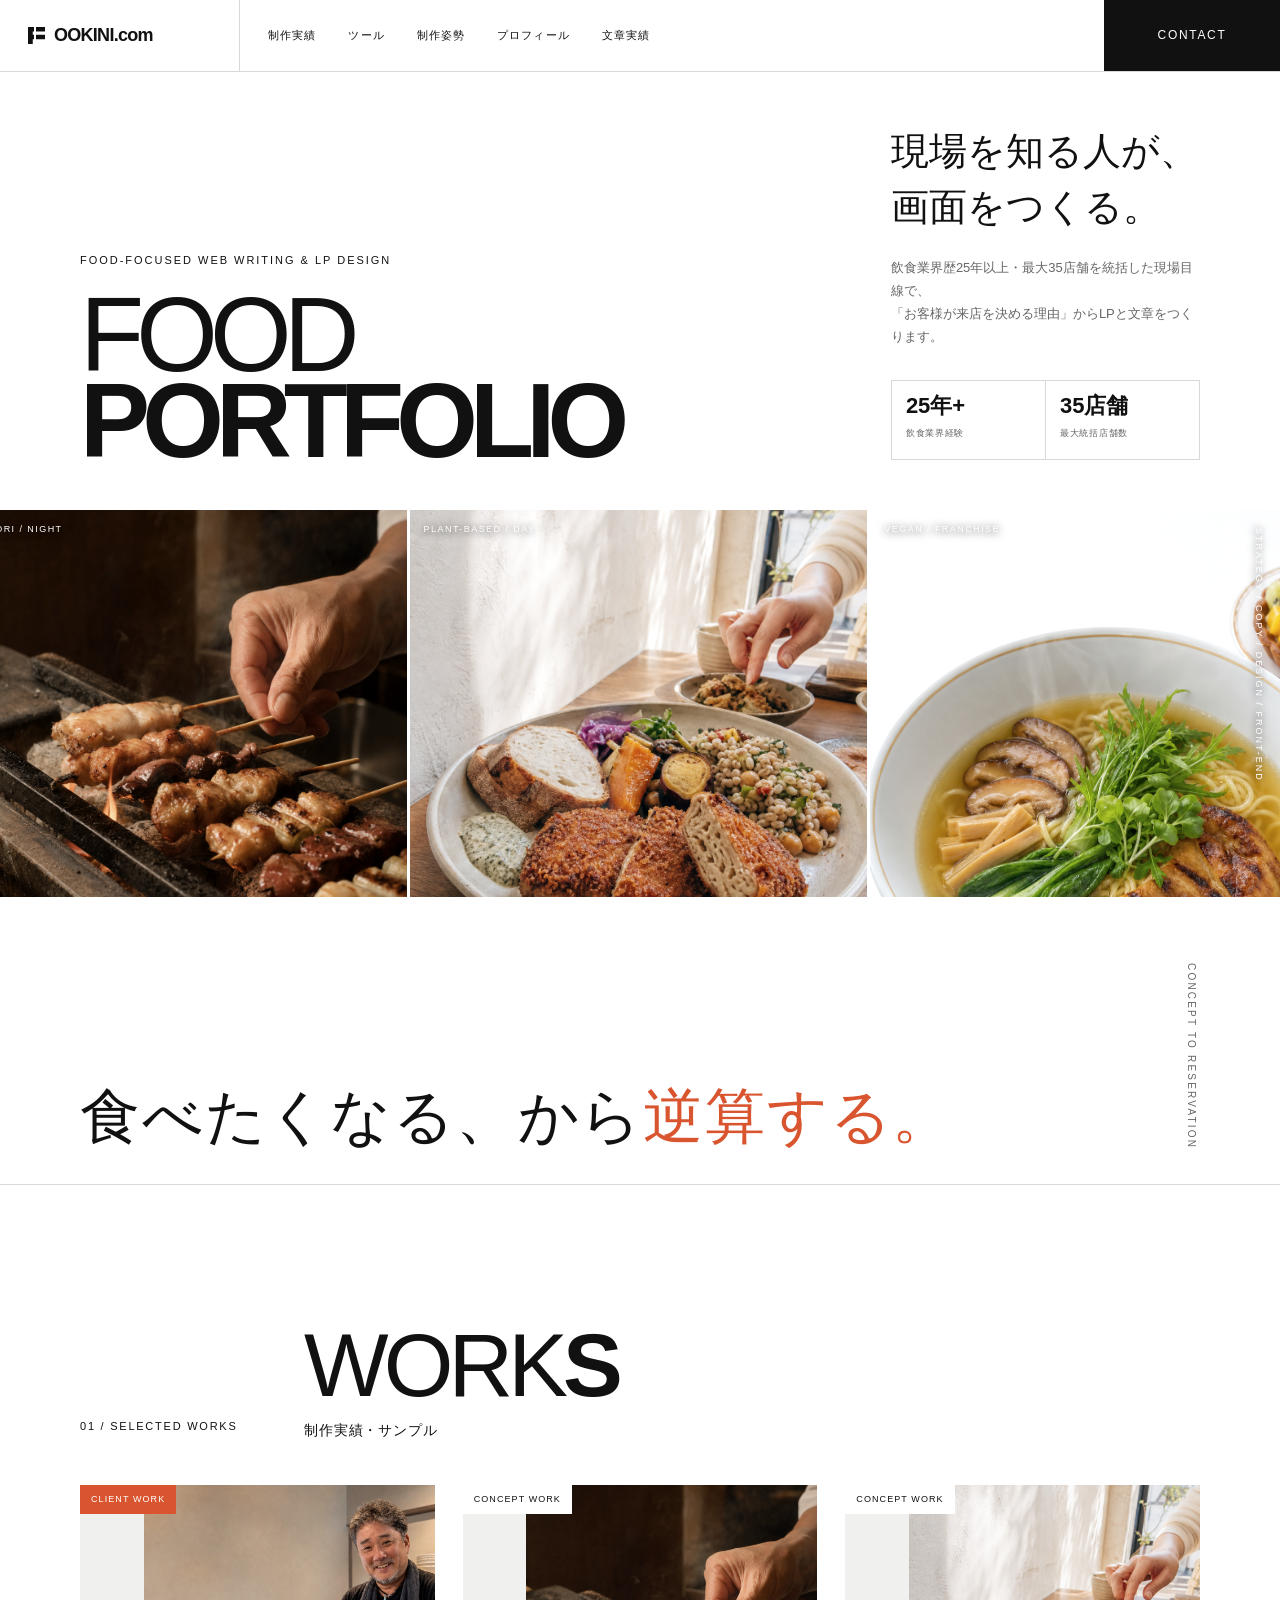
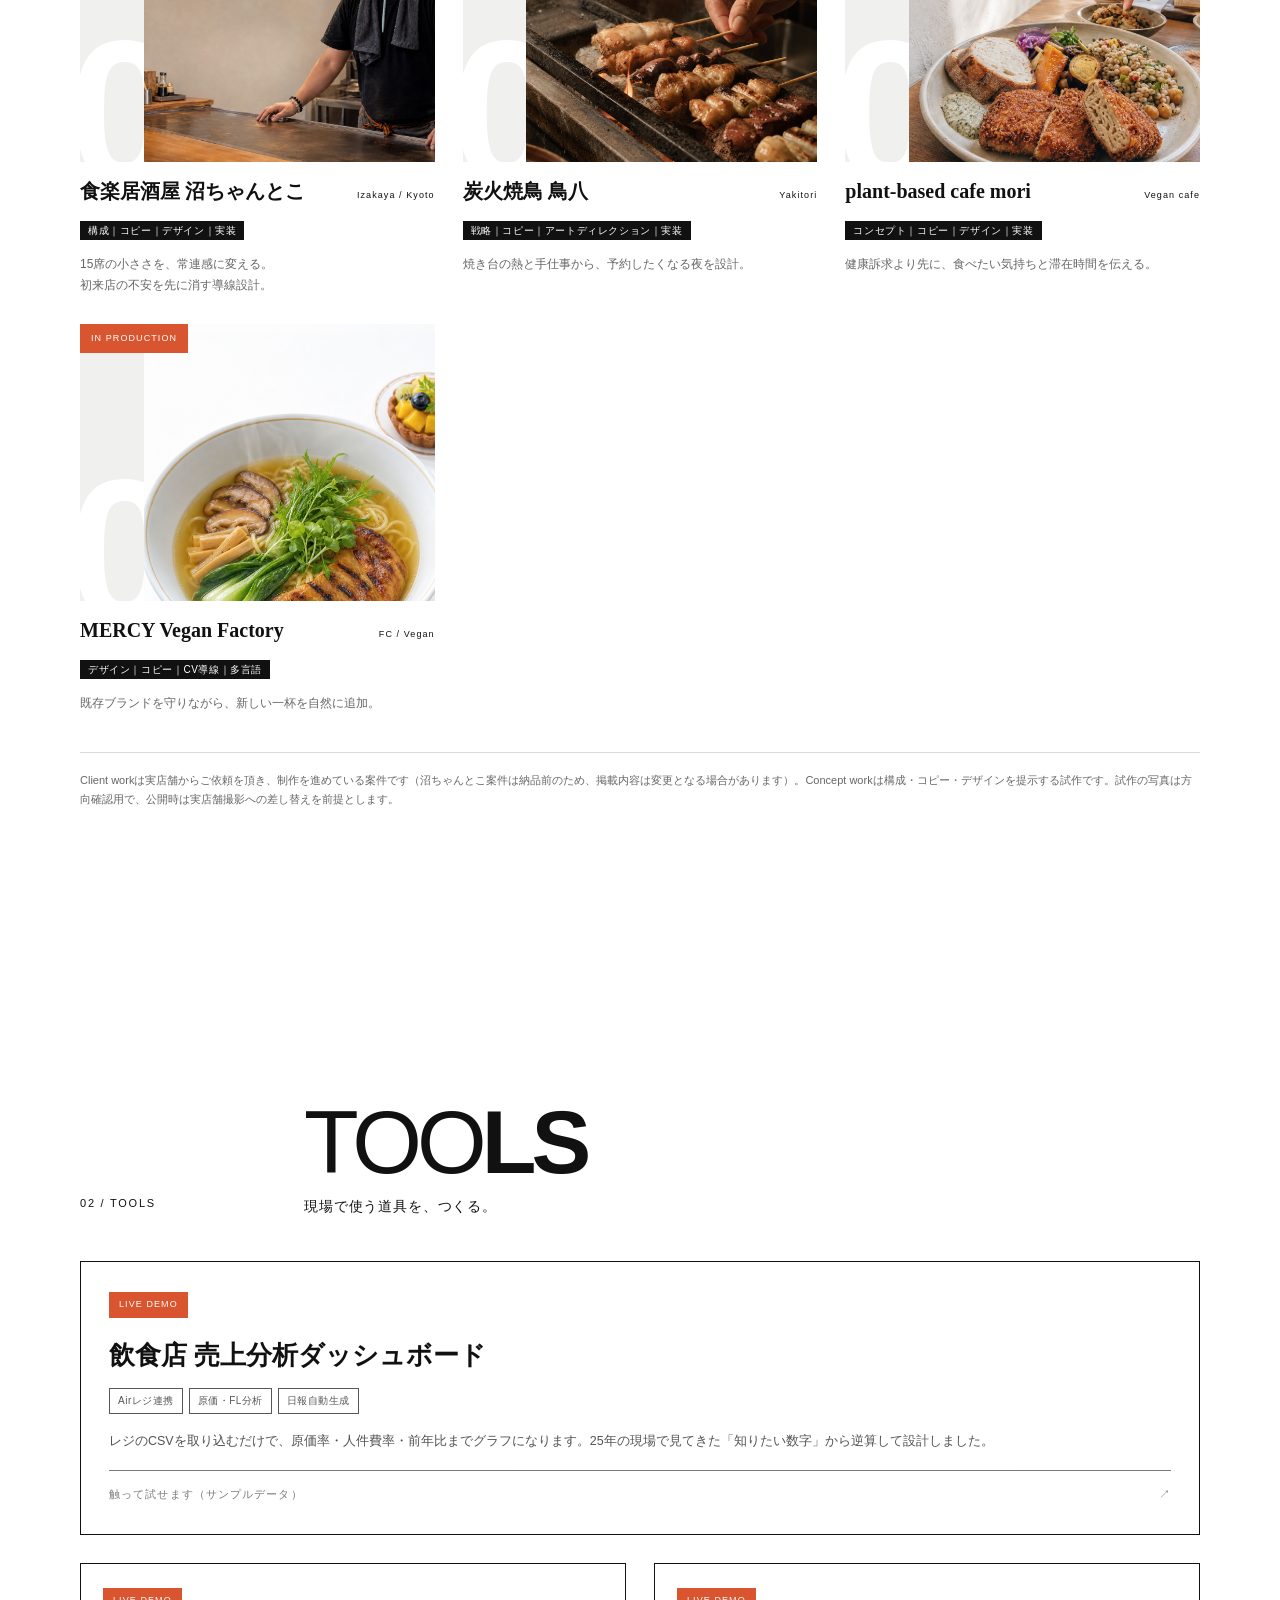
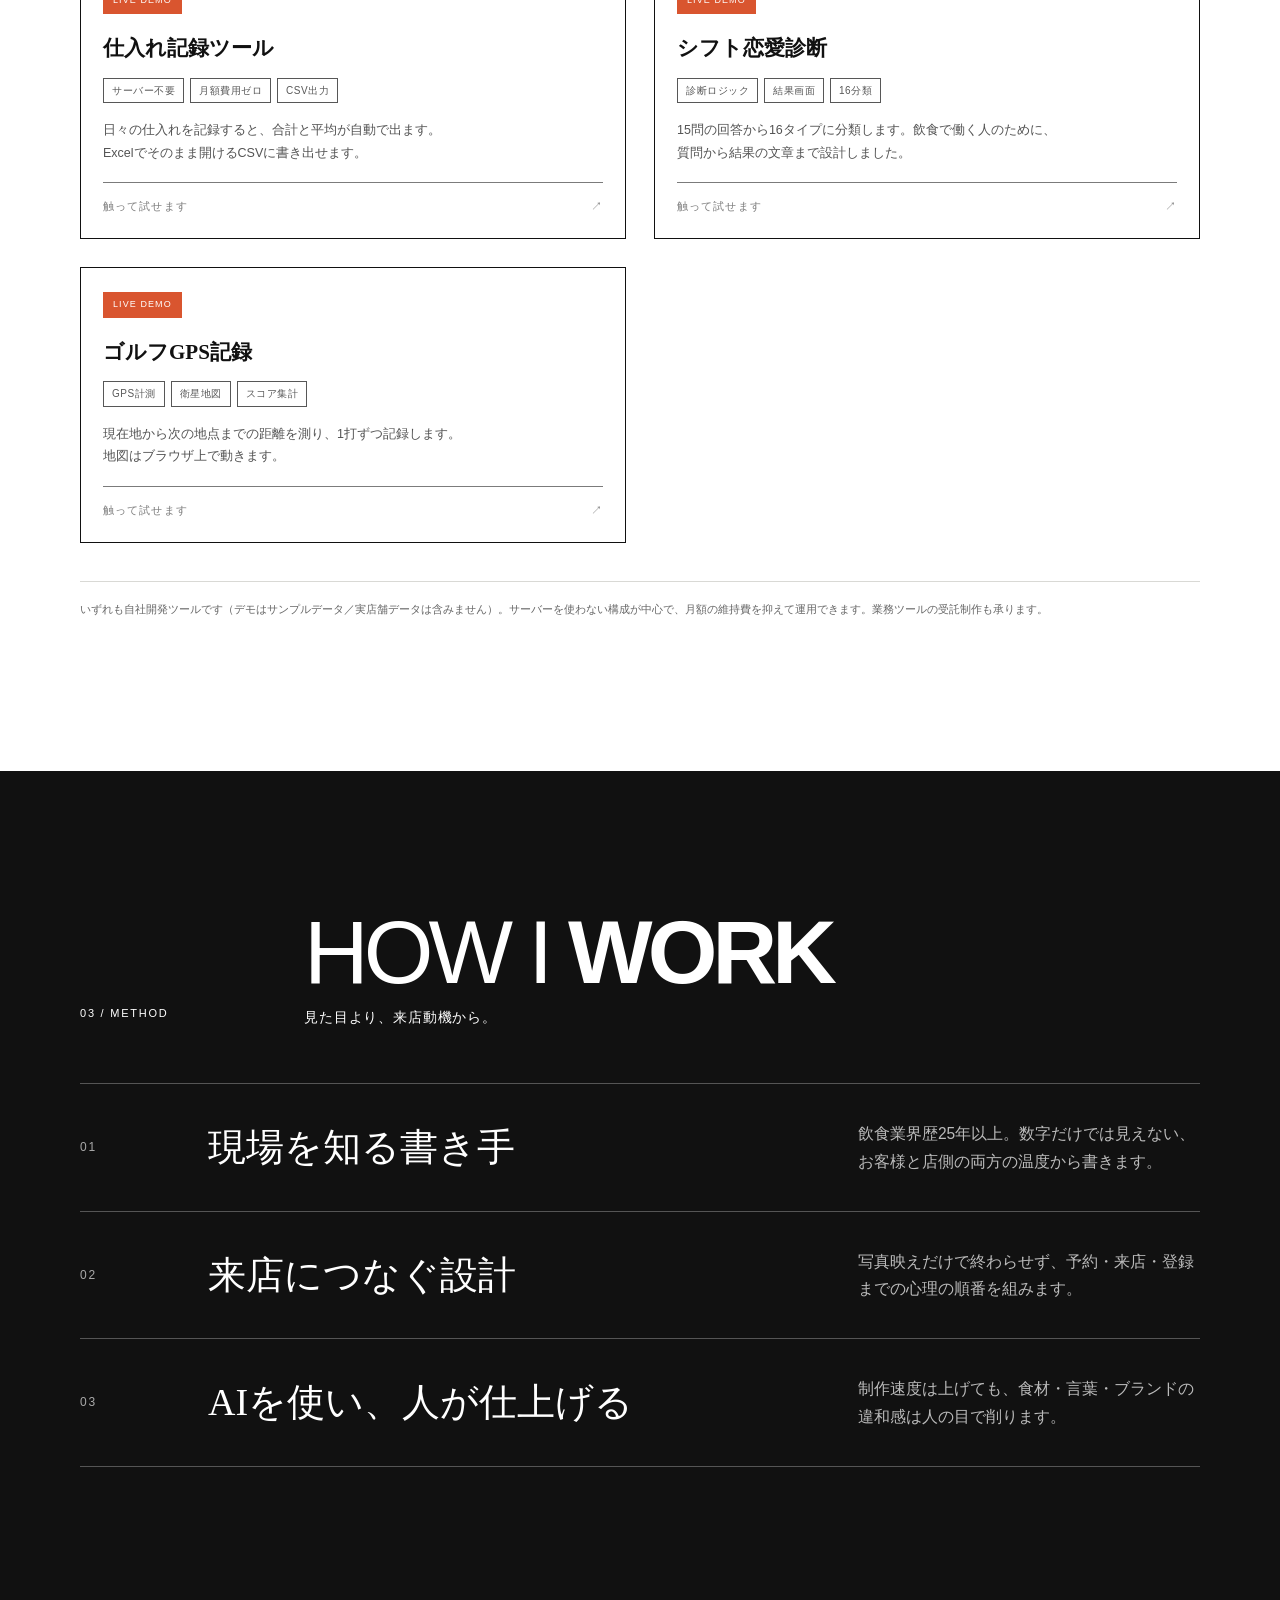
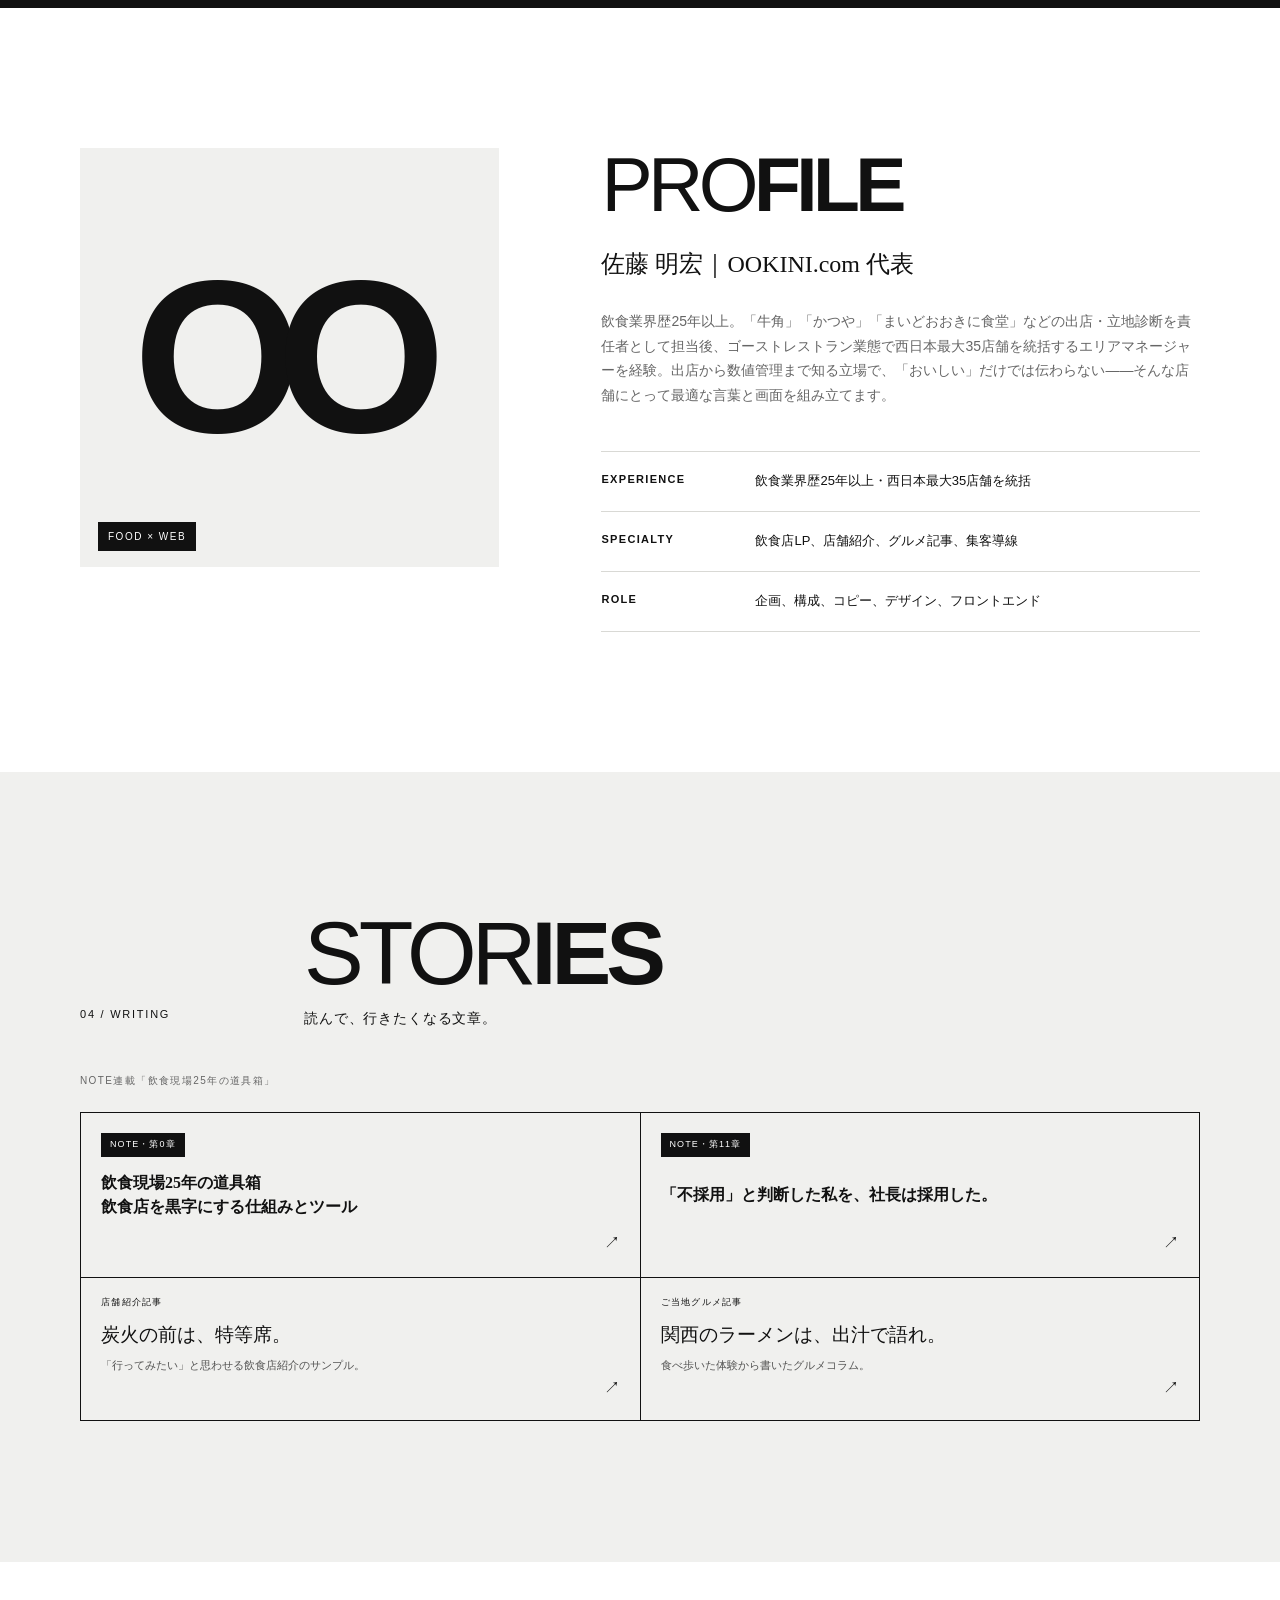
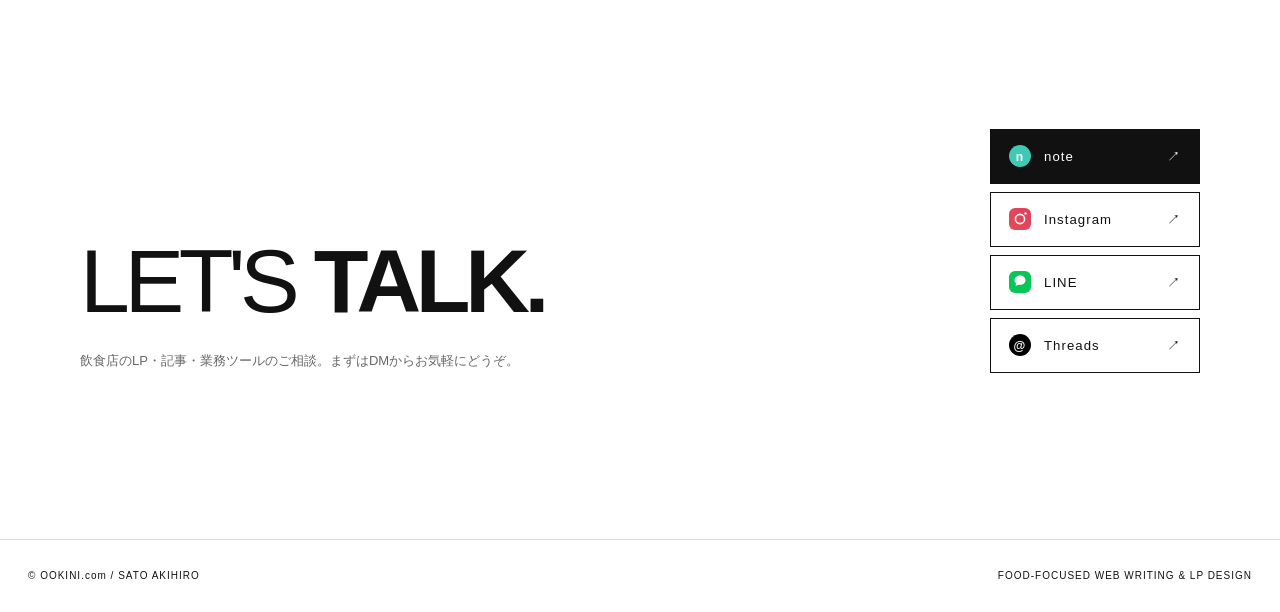
==== commit b3ce6ec2: "feat: 制作実績に 食楽居酒屋 沼ちゃんとこ のLPを追加（Client work・納品前） 実店舗からご依頼を頂いている案件を1件目に配置し、既存の試作3件を02〜04へ繰り下げた。 Conce" ====
--- a/index.html
+++ b/index.html
@@ -21,13 +21,15 @@
 .section{padding:clamp(86px,11vw,150px) 0}.section-head{display:grid;grid-template-columns:190px 1fr;align-items:end;gap:34px;margin-bottom:48px}.section-index{font-size:11px;letter-spacing:.16em}.section-title{margin:0;font-size:clamp(54px,7vw,94px);line-height:.9;letter-spacing:-.055em;font-weight:300}.section-title strong{font-weight:900}.section-ja{display:block;font-size:14px;font-weight:500;letter-spacing:.06em;margin-top:18px}
 .works{display:grid;grid-template-columns:repeat(3,1fr);gap:28px}.work{display:block;min-width:0}.work-visual{position:relative;aspect-ratio:1.28/1;background:var(--gray);overflow:hidden}.work-visual:before{content:attr(data-no);position:absolute;z-index:0;left:-.06em;bottom:-.26em;color:#fff;font-size:clamp(130px,16vw,240px);font-weight:900;line-height:1;letter-spacing:-.1em}.work img{position:relative;z-index:1;width:82%;height:100%;margin-left:18%;object-position:center;filter:saturate(.9);transition:transform .7s cubic-bezier(.2,.7,.2,1),width .7s,margin .7s}.work:hover img{transform:scale(1.035);width:100%;margin-left:0}.work-status{position:absolute;z-index:3;left:0;top:0;padding:7px 11px;background:#fff;font-size:9px;letter-spacing:.12em;text-transform:uppercase}.work-status.live{background:var(--accent);color:#fff}.work-info{padding-top:16px}.work-name{display:flex;align-items:baseline;justify-content:space-between;gap:12px;margin:0 0 10px;font-family:var(--serif);font-size:20px;font-weight:600;line-height:1.35}.work-name small{font-family:var(--sans);font-size:9px;font-weight:400;letter-spacing:.12em;white-space:nowrap}.role{display:inline;padding:4px 8px;background:var(--ink);color:#fff;font-size:10px;line-height:2.1;letter-spacing:.06em;box-decoration-break:clone;-webkit-box-decoration-break:clone}.work-summary{margin:11px 0 0;font-size:12px;color:var(--muted)}
 .notice{margin-top:38px;padding-top:18px;border-top:1px solid var(--line);font-size:11px;color:var(--muted)}
+.tools{display:grid;grid-template-columns:repeat(2,1fr);gap:28px}.tool{display:flex;flex-direction:column;min-width:0;border:1px solid var(--ink);padding:24px 22px 22px;transition:background .25s,color .25s}.tool.lead{grid-column:1/-1;padding:30px 28px}.tool.lead .tool-name{font-size:26px}.tool:hover{background:var(--ink);color:#fff}.tool-badge{align-self:flex-start;padding:5px 10px;background:var(--accent);color:#fff;font-size:9px;letter-spacing:.12em;text-transform:uppercase}.tool-name{font-family:var(--serif);font-size:21px;font-weight:600;line-height:1.4;margin:20px 0 14px;word-break:keep-all}.tool-spec{display:flex;flex-wrap:wrap;gap:6px;margin:0 0 16px}.tool-spec span{border:1px solid currentColor;padding:3px 8px;font-size:10px;letter-spacing:.05em;opacity:.7}.tool-summary{font-size:12.5px;line-height:1.8;margin:0 0 18px;opacity:.72;word-break:keep-all}.tool-open{margin-top:auto;font-size:11px;letter-spacing:.1em;display:flex;justify-content:space-between;align-items:center;padding-top:14px;border-top:1px solid currentColor;opacity:.55}
 .method{background:var(--ink);color:#fff}.method .section-head{margin-bottom:60px}.method .section-title{color:#fff}.method-list{border-top:1px solid #555}.method-row{display:grid;grid-template-columns:100px 1fr minmax(240px,.55fr);gap:28px;align-items:center;padding:30px 0;border-bottom:1px solid #555}.method-no{font-size:12px;letter-spacing:.16em;color:#aaa}.method-row h3{font-family:var(--serif);font-size:clamp(24px,3vw,38px);font-weight:500;margin:0}.method-row p{font-size:15.6px;color:#bbb;margin:0}.method-row:hover h3{color:#ef8a68}
 .profile{display:grid;grid-template-columns:minmax(300px,.7fr) 1fr;gap:clamp(40px,8vw,120px);align-items:start}.profile-mark{position:sticky;top:110px;aspect-ratio:1;background:var(--gray);display:grid;place-items:center;overflow:hidden}.profile-mark span{font-size:clamp(100px,17vw,240px);font-weight:900;letter-spacing:-.12em;transform:translateX(-.06em)}.profile-mark:after{content:"FOOD × WEB";position:absolute;left:18px;bottom:16px;background:var(--ink);color:#fff;padding:6px 10px;font-size:10px;letter-spacing:.15em}.profile h2{font-size:clamp(44px,6vw,82px);line-height:.95;letter-spacing:-.06em;font-weight:300;margin:0 0 22px}.profile h2 strong{font-weight:900}.profile .name{font-family:var(--serif);font-size:24px;margin:0 0 24px}.profile .bio{font-size:14px;color:var(--muted);max-width:47em}.career{margin-top:44px;border-top:1px solid var(--line)}.career-row{display:grid;grid-template-columns:130px 1fr;gap:24px;padding:18px 0;border-bottom:1px solid var(--line)}.career-row b{font-size:11px;letter-spacing:.12em}.career-row span{font-size:13px}
-.writing{background:var(--gray)}.article-list{display:grid;grid-template-columns:1fr 1fr;border-top:1px solid var(--ink);border-left:1px solid var(--ink)}.article{min-height:270px;padding:30px;border-right:1px solid var(--ink);border-bottom:1px solid var(--ink);display:flex;flex-direction:column;justify-content:space-between;transition:background .25s,color .25s}.article:hover{background:var(--ink);color:#fff}.article small{font-size:10px;letter-spacing:.16em}.article h3{font-family:var(--serif);font-size:clamp(25px,3vw,38px);font-weight:500;line-height:1.35;margin:36px 0 20px}.article p{font-size:12px;margin:0;opacity:.7}.article .arrow{align-self:flex-end;font-size:24px}
-.cta-section{padding:clamp(90px,13vw,180px) 0}.cta-inner{display:grid;grid-template-columns:1fr auto;gap:40px;align-items:end}.cta-inner h2{font-size:clamp(48px,7vw,96px);line-height:1;letter-spacing:-.06em;font-weight:300;margin:0}.cta-inner h2 strong{font-weight:900}.cta-inner p{font-size:13px;color:var(--muted);margin:24px 0 0}.cta-buttons{display:grid;gap:8px}.cta-button{min-width:210px;padding:15px 18px;border:1px solid var(--ink);display:flex;justify-content:space-between;font-size:12px;letter-spacing:.08em}.cta-button.primary{background:var(--ink);color:#fff}.cta-button:hover{background:var(--accent);border-color:var(--accent);color:#fff}
+.writing{background:var(--gray)}.article-list{display:grid;grid-template-columns:1fr 1fr;border-left:1px solid var(--ink);margin-top:-1px}.article{min-height:135px;padding:18px 20px;border-right:1px solid var(--ink);border-bottom:1px solid var(--ink);display:flex;flex-direction:column;justify-content:space-between;transition:background .25s,color .25s}.article:hover{background:var(--ink);color:#fff}.article small{font-size:9px;letter-spacing:.14em}.article h3{font-family:var(--serif);font-size:clamp(15px,1.6vw,19px);font-weight:500;line-height:1.35;margin:12px 0 8px}.article p{font-size:10.5px;margin:0;opacity:.7}.article .arrow{align-self:flex-end;font-size:16px}
+.note-list{display:grid;grid-template-columns:1fr 1fr;border-top:1px solid var(--ink);border-left:1px solid var(--ink);margin-bottom:0}.note-card{min-height:150px;padding:20px;border-right:1px solid var(--ink);border-bottom:1px solid var(--ink);display:flex;flex-direction:column;justify-content:space-between;transition:background .25s,color .25s}.note-card:hover{background:var(--accent);border-color:var(--accent);color:#fff}.note-badge{align-self:flex-start;padding:4px 9px;background:var(--ink);color:#fff;font-size:9px;letter-spacing:.12em;text-transform:uppercase}.note-card:hover .note-badge{background:#fff;color:var(--accent)}.note-card h4{font-family:var(--serif);font-size:16px;font-weight:600;line-height:1.5;margin:14px 0 0;word-break:keep-all}.note-arrow{align-self:flex-end;font-size:16px;margin-top:10px}.note-lead{font-size:10px;letter-spacing:.14em;color:var(--muted);margin:0 0 22px}
+.cta-section{padding:clamp(90px,13vw,180px) 0}.cta-inner{display:grid;grid-template-columns:1fr auto;gap:40px;align-items:end}.cta-inner h2{font-size:clamp(48px,7vw,96px);line-height:1;letter-spacing:-.06em;font-weight:300;margin:0}.cta-inner h2 strong{font-weight:900}.cta-inner p{font-size:13px;color:var(--muted);margin:24px 0 0}.cta-buttons{display:grid;gap:8px}.cta-button{min-width:210px;padding:15px 18px;border:1px solid var(--ink);display:flex;align-items:center;gap:13px;font-size:13.2px;letter-spacing:.08em}.cta-button.primary{background:var(--ink);color:#fff}.cta-button:hover{background:var(--accent);border-color:var(--accent);color:#fff}.cta-icon{flex:none;width:22px;height:22px;display:grid;place-items:center}.cta-icon svg{width:100%;height:100%;display:block}.cta-label{flex:1}
 footer{padding:27px 28px;border-top:1px solid var(--line);display:flex;justify-content:space-between;gap:20px;font-size:10px;letter-spacing:.1em}
 .reveal{opacity:0;transform:translateY(34px);transition:opacity .75s ease,transform .85s cubic-bezier(.2,.7,.2,1)}.reveal.in{opacity:1;transform:none}.reveal[data-delay="1"]{transition-delay:.1s}.reveal[data-delay="2"]{transition-delay:.2s}
-@media(max-width:820px){.header{grid-template-columns:1fr 120px;height:64px}.brand{padding:0 18px;border:0}.nav{display:none}.hero{min-height:auto;padding:105px 0 0}.hero-intro{grid-template-columns:1fr;gap:42px;margin-bottom:38px}.hero h1{font-size:clamp(34px,13vw,62px)}.hero-reel{height:54svh}.hero-track{grid-template-columns:1fr 1fr;width:150%;margin-left:-25%}.hero-frame:nth-child(3){display:none}.hero-caption{padding:clamp(28px,7vw,44px) 0 14px;gap:14px}.hero-caption-text{font-size:clamp(26px,7vw,42px)}.hero-caption-tag{font-size:9px}.section-head{grid-template-columns:1fr;gap:10px}.works{grid-template-columns:1fr}.work-visual{aspect-ratio:1.45/1}.work-visual:before{font-size:55vw}.work img{width:78%;margin-left:22%}.method-row{grid-template-columns:56px 1fr}.method-row p{grid-column:2}.profile{grid-template-columns:1fr}.profile-mark{position:relative;top:auto;aspect-ratio:1.65/1}.article-list{grid-template-columns:1fr}.cta-inner{grid-template-columns:1fr}.cta-buttons{grid-template-columns:1fr 1fr}.cta-button{min-width:0}footer{flex-direction:column}}
+@media(max-width:820px){.tools{grid-template-columns:1fr}.header{grid-template-columns:1fr 120px;height:64px}.brand{padding:0 18px;border:0}.nav{display:none}.hero{min-height:auto;padding:105px 0 0}.hero-intro{grid-template-columns:1fr;gap:42px;margin-bottom:38px}.hero h1{font-size:clamp(34px,13vw,62px)}.hero-reel{height:54svh}.hero-track{grid-template-columns:1fr 1fr;width:150%;margin-left:-25%}.hero-frame:nth-child(3){display:none}.hero-caption{padding:clamp(28px,7vw,44px) 0 14px;gap:14px}.hero-caption-text{font-size:clamp(26px,7vw,42px)}.hero-caption-tag{font-size:9px}.section-head{grid-template-columns:1fr;gap:10px}.works{grid-template-columns:1fr}.work-visual{aspect-ratio:1.45/1}.work-visual:before{font-size:55vw}.work img{width:78%;margin-left:22%}.method-row{grid-template-columns:56px 1fr}.method-row p{grid-column:2}.profile{grid-template-columns:1fr}.profile-mark{position:relative;top:auto;aspect-ratio:1.65/1}.article-list{grid-template-columns:1fr}.note-list{grid-template-columns:1fr}.cta-inner{grid-template-columns:1fr}.cta-buttons{grid-template-columns:1fr 1fr}.cta-button{min-width:0}footer{flex-direction:column}}
 @media(max-width:480px){.shell{width:calc(100% - 28px)}.contact-link{font-size:10px}.section{padding:80px 0}.section-title{font-size:52px}.work-visual{aspect-ratio:1.18/1}.method-row{gap:14px}.profile-mark{aspect-ratio:1.25/1}.article{min-height:230px;padding:22px}.cta-buttons{grid-template-columns:1fr}}
 @media(prefers-reduced-motion:reduce){*{animation:none!important;transition-duration:.01ms!important;scroll-behavior:auto!important}.reveal{opacity:1;transform:none}.work img{transition:none}.hero-track{transform:none}}
 </style>
@@ -36,7 +38,7 @@
 <div class="progress" aria-hidden="true"></div>
 <header class="header">
   <a class="brand" href="#top">OOKINI.com</a>
-  <nav class="nav" aria-label="メインナビゲーション"><a href="#work">制作実績</a><a href="#method">制作姿勢</a><a href="#profile">プロフィール</a><a href="#writing">文章実績</a></nav>
+  <nav class="nav" aria-label="メインナビゲーション"><a href="#work">制作実績</a><a href="#tools">ツール</a><a href="#method">制作姿勢</a><a href="#profile">プロフィール</a><a href="#writing">文章実績</a></nav>
   <a class="contact-link" href="#contact">Contact</a>
 </header>
 
@@ -60,25 +62,64 @@
   <section class="section shell" id="work">
     <div class="section-head"><span class="section-index reveal">01 / SELECTED WORKS</span><h2 class="section-title reveal">WORK<strong>S</strong><span class="section-ja">制作実績・サンプル</span></h2></div>
     <div class="works">
-      <a class="work reveal" href="lp/yakitori.html" target="_blank" rel="noopener">
-        <div class="work-visual" data-no="01"><img src="lp/assets/yakitori-hero.png" alt="炭火焼鳥 鳥八 LP"><span class="work-status">Concept work</span></div>
+      <a class="work reveal" href="lp/numachan.html" target="_blank" rel="noopener">
+        <div class="work-visual" data-no="01"><img src="lp/assets/numachan/numachan-wall-hero.png" alt="食楽居酒屋 沼ちゃんとこ LP"><span class="work-status live">Client work</span></div>
+        <div class="work-info"><h3 class="work-name">食楽居酒屋 沼ちゃんとこ <small>Izakaya / Kyoto</small></h3><span class="role">構成｜コピー｜デザイン｜実装</span><p class="work-summary">15席の小ささを、常連感に変える。初来店の不安を先に消す導線設計。</p></div>
+      </a>
+      <a class="work reveal" data-delay="1" href="lp/yakitori.html" target="_blank" rel="noopener">
+        <div class="work-visual" data-no="02"><img src="lp/assets/yakitori-hero.png" alt="炭火焼鳥 鳥八 LP"><span class="work-status">Concept work</span></div>
         <div class="work-info"><h3 class="work-name">炭火焼鳥 鳥八 <small>Yakitori</small></h3><span class="role">戦略｜コピー｜アートディレクション｜実装</span><p class="work-summary">焼き台の熱と手仕事から、予約したくなる夜を設計。</p></div>
       </a>
-      <a class="work reveal" data-delay="1" href="lp/mori.html" target="_blank" rel="noopener">
-        <div class="work-visual" data-no="02"><img src="lp/assets/mori-hero.png" alt="plant-based cafe mori LP"><span class="work-status">Concept work</span></div>
+      <a class="work reveal" data-delay="2" href="lp/mori.html" target="_blank" rel="noopener">
+        <div class="work-visual" data-no="03"><img src="lp/assets/mori-hero.png" alt="plant-based cafe mori LP"><span class="work-status">Concept work</span></div>
         <div class="work-info"><h3 class="work-name">plant-based cafe mori <small>Vegan cafe</small></h3><span class="role">コンセプト｜コピー｜デザイン｜実装</span><p class="work-summary">健康訴求より先に、食べたい気持ちと滞在時間を伝える。</p></div>
       </a>
-      <a class="work reveal" data-delay="2" href="lp/mercy.html" target="_blank" rel="noopener">
-        <div class="work-visual" data-no="03"><img src="lp/assets/mercy-hero.png" alt="MERCY Vegan Factory FC店舗LP"><span class="work-status live">In production</span></div>
+      <a class="work reveal" data-delay="3" href="lp/mercy.html" target="_blank" rel="noopener">
+        <div class="work-visual" data-no="04"><img src="lp/assets/mercy-hero.png" alt="MERCY Vegan Factory FC店舗LP"><span class="work-status live">In production</span></div>
         <div class="work-info"><h3 class="work-name">MERCY Vegan Factory <small>FC / Vegan</small></h3><span class="role">デザイン｜コピー｜CV導線｜多言語</span><p class="work-summary">既存ブランドを守りながら、新しい一杯を自然に追加。</p></div>
       </a>
     </div>
-    <p class="notice reveal">Concept workは構成・コピー・デザインを提示する試作です。MERCY案件は提案・制作段階を含みます。写真は方向確認用で、公開時は実店舗撮影への差し替えを前提とします。</p>
+    <p class="notice reveal">Client workは実店舗からご依頼を頂き、制作を進めている案件です（沼ちゃんとこ案件は納品前のため、掲載内容は変更となる場合があります）。Concept workは構成・コピー・デザインを提示する試作です。試作の写真は方向確認用で、公開時は実店舗撮影への差し替えを前提とします。</p>
+  </section>
+
+  <section class="section shell" id="tools">
+    <div class="section-head"><span class="section-index reveal">02 / TOOLS</span><h2 class="section-title reveal">TOO<strong>LS</strong><span class="section-ja">現場で使う道具を、つくる。</span></h2></div>
+    <div class="tools">
+      <a class="tool lead reveal" href="https://ookinifood-demo.pages.dev" target="_blank" rel="noopener">
+        <span class="tool-badge">Live demo</span>
+        <h3 class="tool-name">飲食店 売上分析ダッシュボード</h3>
+        <div class="tool-spec"><span>Airレジ連携</span><span>原価・FL分析</span><span>日報自動生成</span></div>
+        <p class="tool-summary">レジのCSVを取り込むだけで、原価率・人件費率・前年比までグラフになります。25年の現場で見てきた「知りたい数字」から逆算して設計しました。</p>
+        <span class="tool-open">触って試せます（サンプルデータ）<span>↗</span></span>
+      </a>
+      <a class="tool reveal" data-delay="1" href="https://demo-shiire.pages.dev" target="_blank" rel="noopener">
+        <span class="tool-badge">Live demo</span>
+        <h3 class="tool-name">仕入れ記録ツール</h3>
+        <div class="tool-spec"><span>サーバー不要</span><span>月額費用ゼロ</span><span>CSV出力</span></div>
+        <p class="tool-summary">日々の仕入れを記録すると、合計と平均が自動で出ます。Excelでそのまま開けるCSVに書き出せます。</p>
+        <span class="tool-open">触って試せます<span>↗</span></span>
+      </a>
+      <a class="tool reveal" data-delay="2" href="https://shift-koi.pages.dev" target="_blank" rel="noopener">
+        <span class="tool-badge">Live demo</span>
+        <h3 class="tool-name">シフト恋愛診断</h3>
+        <div class="tool-spec"><span>診断ロジック</span><span>結果画面</span><span>16分類</span></div>
+        <p class="tool-summary">15問の回答から16タイプに分類します。飲食で働く人のために、質問から結果の文章まで設計しました。</p>
+        <span class="tool-open">触って試せます<span>↗</span></span>
+      </a>
+      <a class="tool reveal" data-delay="3" href="https://golf-gps-test.pages.dev" target="_blank" rel="noopener">
+        <span class="tool-badge">Live demo</span>
+        <h3 class="tool-name">ゴルフGPS記録</h3>
+        <div class="tool-spec"><span>GPS計測</span><span>衛星地図</span><span>スコア集計</span></div>
+        <p class="tool-summary">現在地から次の地点までの距離を測り、1打ずつ記録します。地図はブラウザ上で動きます。</p>
+        <span class="tool-open">触って試せます<span>↗</span></span>
+      </a>
+    </div>
+    <p class="notice reveal">いずれも自社開発ツールです（デモはサンプルデータ／実店舗データは含みません）。サーバーを使わない構成が中心で、月額の維持費を抑えて運用できます。業務ツールの受託制作も承ります。</p>
   </section>
 
   <section class="section method" id="method">
     <div class="shell">
-      <div class="section-head"><span class="section-index reveal">02 / METHOD</span><h2 class="section-title reveal">HOW I<strong> WORK</strong><span class="section-ja">見た目より、来店動機から。</span></h2></div>
+      <div class="section-head"><span class="section-index reveal">03 / METHOD</span><h2 class="section-title reveal">HOW I<strong> WORK</strong><span class="section-ja">見た目より、来店動機から。</span></h2></div>
       <div class="method-list">
         <article class="method-row reveal"><span class="method-no">01</span><h3>現場を知る書き手</h3><p>飲食業界歴25年以上。数字だけでは見えない、お客様と店側の両方の温度から書きます。</p></article>
         <article class="method-row reveal"><span class="method-no">02</span><h3>来店につなぐ設計</h3><p>写真映えだけで終わらせず、予約・来店・登録までの心理の順番を組みます。</p></article>
@@ -97,12 +138,25 @@
   </section>
 
   <section class="section writing" id="writing">
-    <div class="shell"><div class="section-head"><span class="section-index reveal">03 / WRITING</span><h2 class="section-title reveal">STOR<strong>IES</strong><span class="section-ja">読んで、行きたくなる文章。</span></h2></div>
+    <div class="shell"><div class="section-head"><span class="section-index reveal">04 / WRITING</span><h2 class="section-title reveal">STOR<strong>IES</strong><span class="section-ja">読んで、行きたくなる文章。</span></h2></div>
+      <p class="note-lead reveal">NOTE連載「飲食現場25年の道具箱」</p>
+      <div class="note-list">
+        <a class="note-card reveal" href="https://note.com/ookinifood/n/nff37a99d6b62" target="_blank" rel="noopener">
+          <span class="note-badge">note・第0章</span>
+          <h4>飲食現場25年の道具箱<br>飲食店を黒字にする仕組みとツール</h4>
+          <span class="note-arrow">↗</span>
+        </a>
+        <a class="note-card reveal" data-delay="1" href="https://note.com/ookinifood/n/n533bc397f5dd" target="_blank" rel="noopener">
+          <span class="note-badge">note・第11章</span>
+          <h4>「不採用」と判断した私を、社長は採用した。</h4>
+          <span class="note-arrow">↗</span>
+        </a>
+      </div>
       <div class="article-list"><a class="article reveal" href="articles/飲食店紹介_炭火焼鳥鳥八.html" target="_blank" rel="noopener"><small>店舗紹介記事</small><div><h3>炭火の前は、特等席。</h3><p>「行ってみたい」と思わせる飲食店紹介のサンプル。</p></div><span class="arrow">↗</span></a><a class="article reveal" data-delay="1" href="articles/関西ご当地ラーメン.html" target="_blank" rel="noopener"><small>ご当地グルメ記事</small><div><h3>関西のラーメンは、出汁で語れ。</h3><p>食べ歩いた体験から書いたグルメコラム。</p></div><span class="arrow">↗</span></a></div>
     </div>
   </section>
 
-  <section class="cta-section shell" id="contact"><div class="cta-inner"><div class="reveal"><h2>LET'S<strong> TALK.</strong></h2><p>飲食店のLP・記事のご相談。まずはDMからお気軽にどうぞ。</p></div><div class="cta-buttons reveal" data-delay="1"><a class="cta-button primary" href="https://www.instagram.com/ookinifoodcom/" target="_blank" rel="noopener"><span>Instagram</span><span>↗</span></a><a class="cta-button" href="https://lin.ee/QN53ljj" target="_blank" rel="noopener"><span>LINE</span><span>↗</span></a><a class="cta-button" href="https://www.threads.com/@ookinifoodcom" target="_blank" rel="noopener"><span>Threads</span><span>↗</span></a></div></div></section>
+  <section class="cta-section shell" id="contact"><div class="cta-inner"><div class="reveal"><h2>LET'S<strong> TALK.</strong></h2><p>飲食店のLP・記事・業務ツールのご相談。まずはDMからお気軽にどうぞ。</p></div><div class="cta-buttons reveal" data-delay="1"><a class="cta-button primary" href="https://note.com/ookinifood" target="_blank" rel="noopener"><span class="cta-icon"><svg viewBox="0 0 20 20" aria-hidden="true"><circle cx="10" cy="10" r="10" fill="#41C9B4"/><text x="10" y="14.2" font-size="11" font-weight="700" text-anchor="middle" fill="#fff" font-family="Helvetica Neue,Arial,sans-serif">n</text></svg></span><span class="cta-label">note</span><span>↗</span></a><a class="cta-button" href="https://www.instagram.com/ookinifoodcom/" target="_blank" rel="noopener"><span class="cta-icon"><svg viewBox="0 0 20 20" aria-hidden="true"><defs><linearGradient id="igGrad" x1="0" y1="20" x2="20" y2="0"><stop offset="0" stop-color="#FEDA75"/><stop offset=".3" stop-color="#FA7E1E"/><stop offset=".6" stop-color="#D62976"/><stop offset="1" stop-color="#4F5BD5"/></linearGradient></defs><rect width="20" height="20" rx="5.5" fill="url(#igGrad)"/><circle cx="10" cy="10" r="4.2" fill="none" stroke="#fff" stroke-width="1.4"/><circle cx="15" cy="5" r="1.1" fill="#fff"/></svg></span><span class="cta-label">Instagram</span><span>↗</span></a><a class="cta-button" href="https://lin.ee/QN53ljj" target="_blank" rel="noopener"><span class="cta-icon"><svg viewBox="0 0 20 20" aria-hidden="true"><rect width="20" height="20" rx="5.5" fill="#06C755"/><path d="M5 8.3c0-2.4 2.2-4.3 5-4.3s5 1.9 5 4.3c0 2.4-2.2 4.3-5 4.3-.5 0-1-.06-1.5-.16L6 13.6l.4-2.4C5.5 10.6 5 9.5 5 8.3z" fill="#fff"/></svg></span><span class="cta-label">LINE</span><span>↗</span></a><a class="cta-button" href="https://www.threads.com/@ookinifoodcom" target="_blank" rel="noopener"><span class="cta-icon"><svg viewBox="0 0 20 20" aria-hidden="true"><circle cx="10" cy="10" r="10" fill="#000"/><text x="10" y="14.2" font-size="11" font-weight="700" text-anchor="middle" fill="#fff" font-family="Helvetica Neue,Arial,sans-serif">@</text></svg></span><span class="cta-label">Threads</span><span>↗</span></a></div></div></section>
 </main>
 
 <footer><span>© OOKINI.com / SATO AKIHIRO</span><span>FOOD-FOCUSED WEB WRITING &amp; LP DESIGN</span></footer>
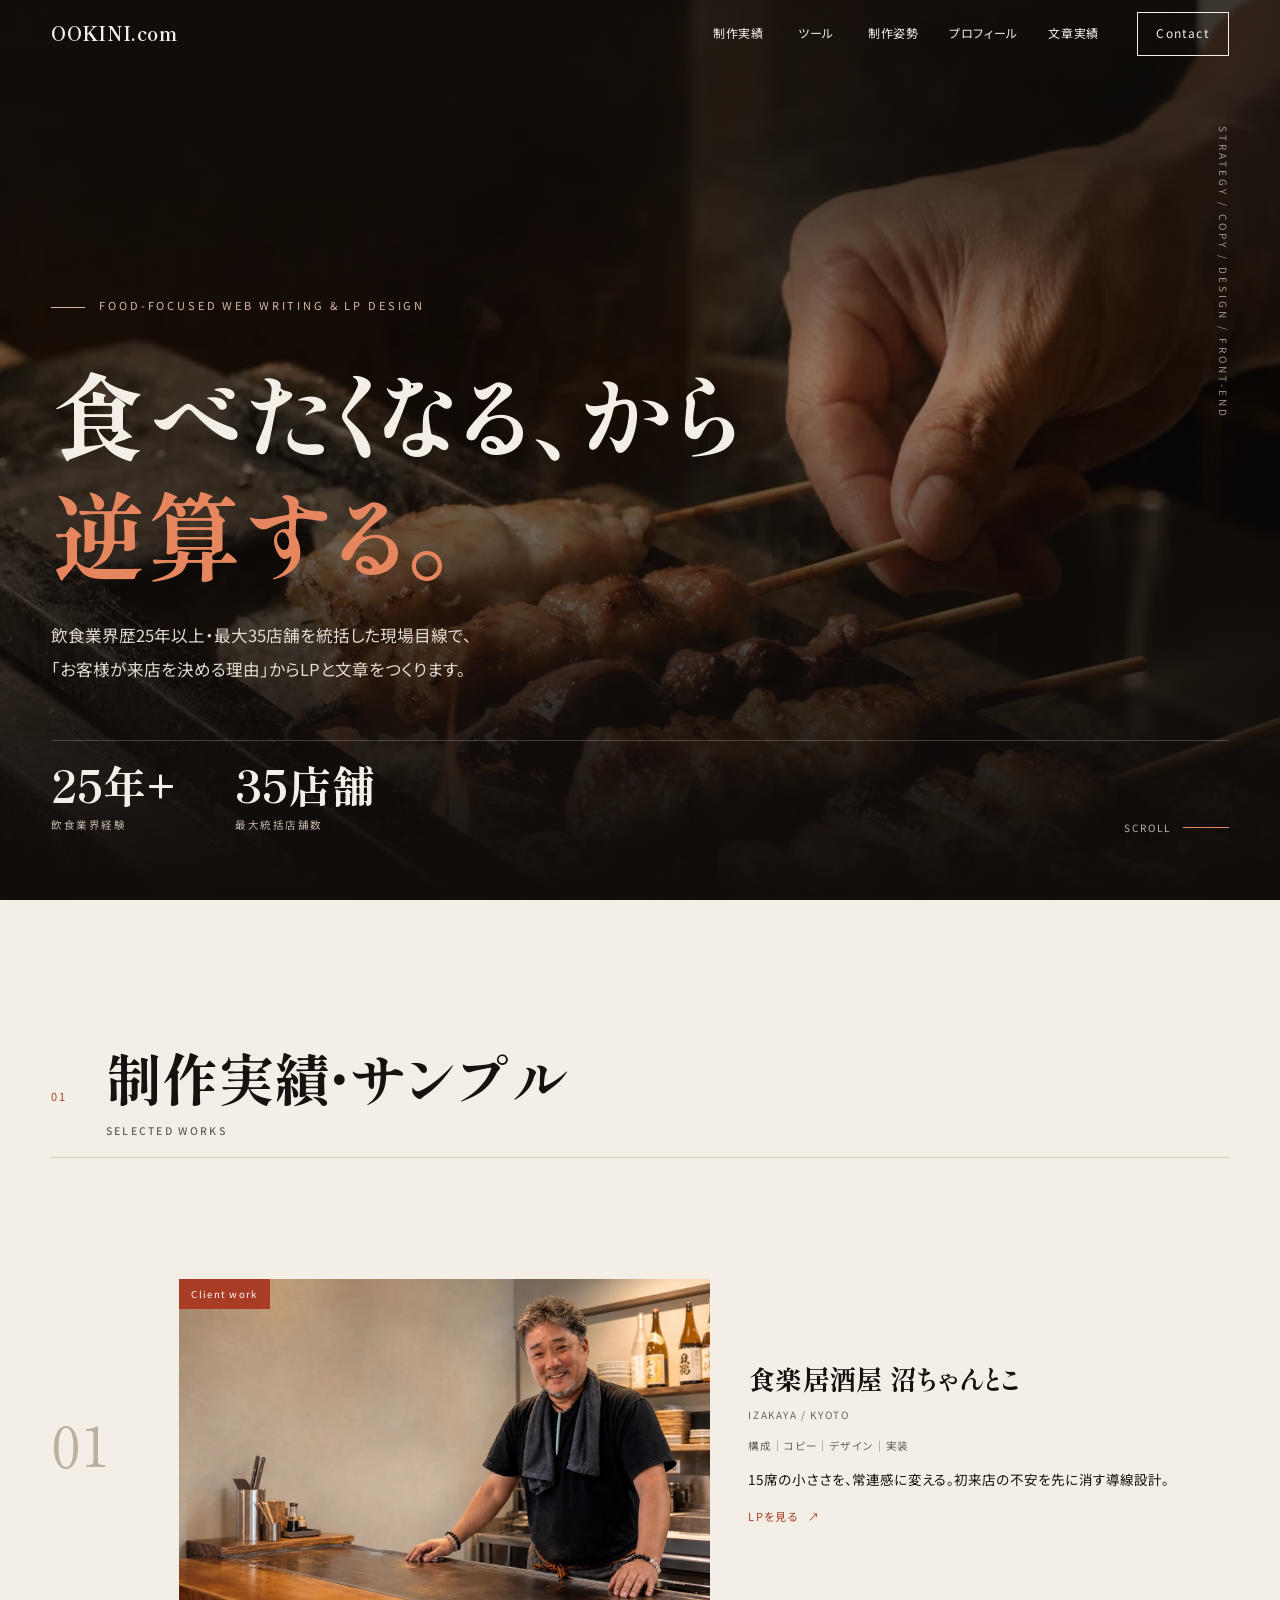
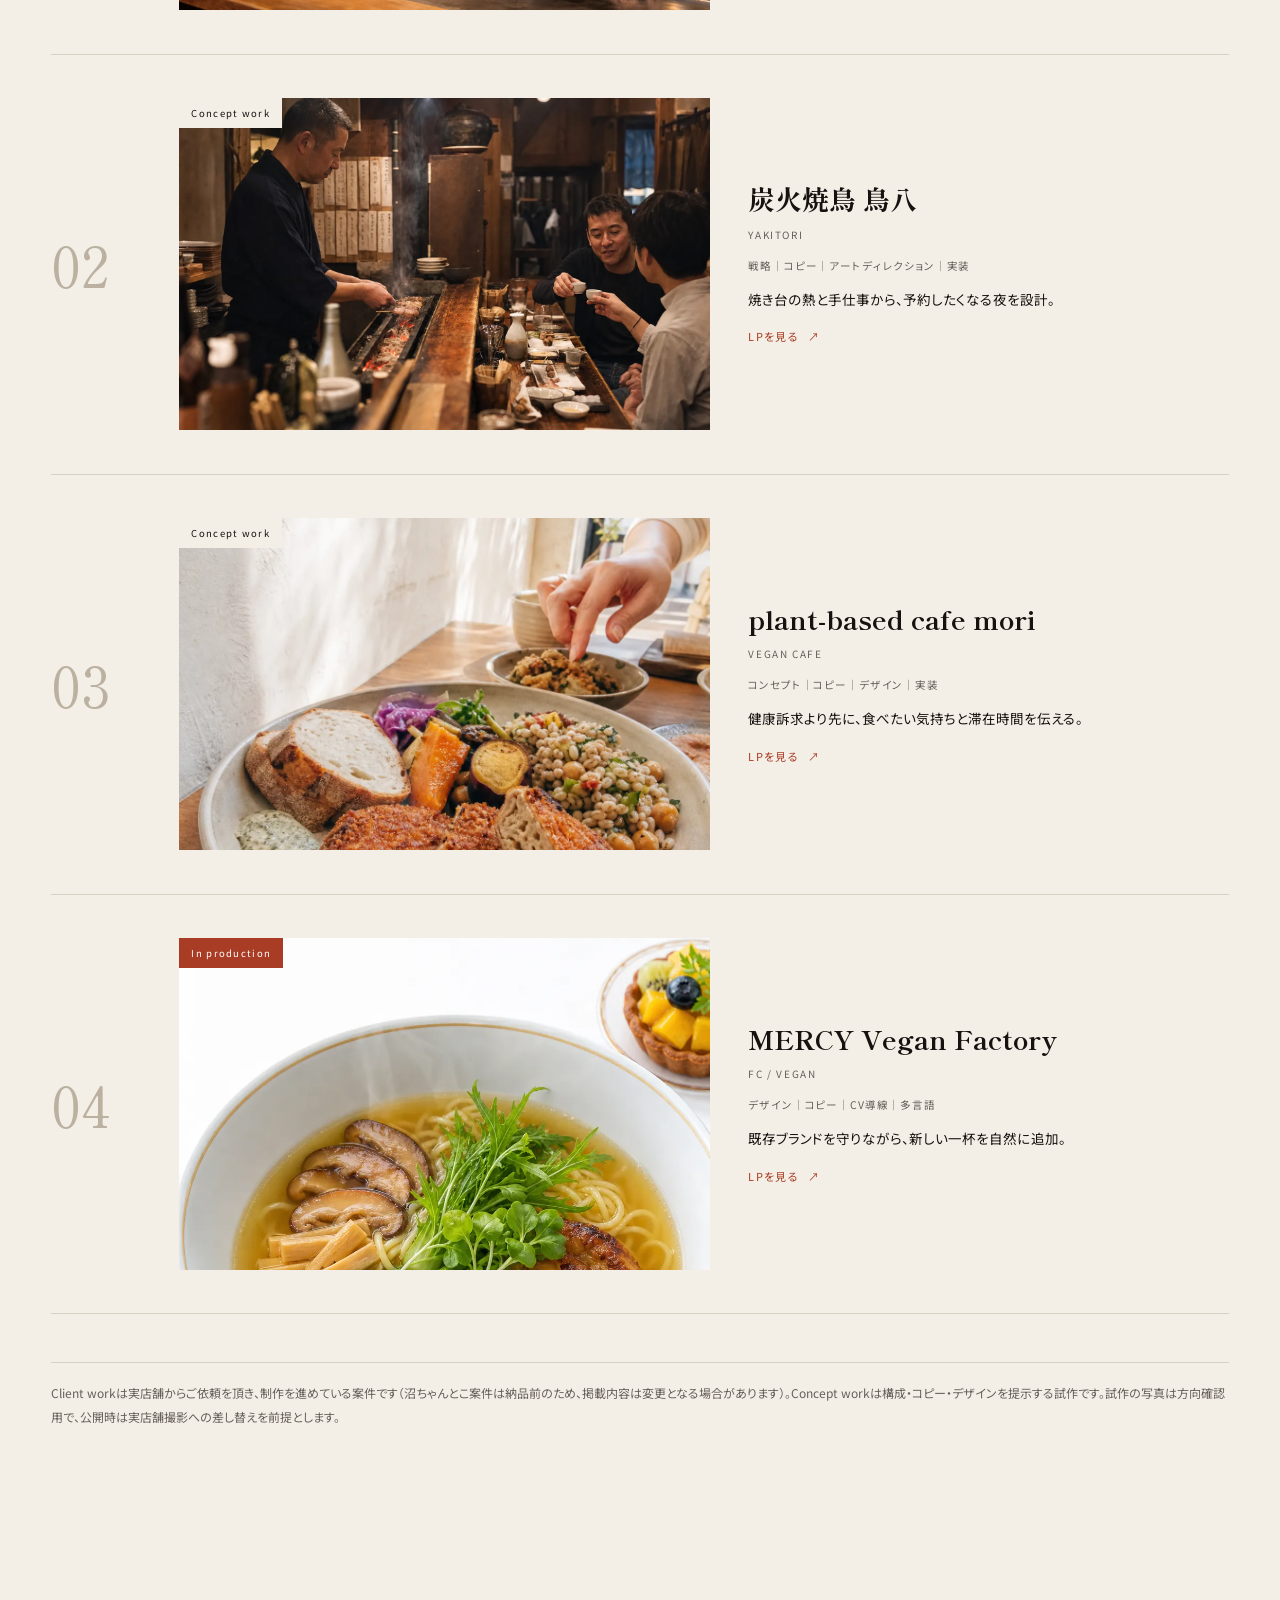
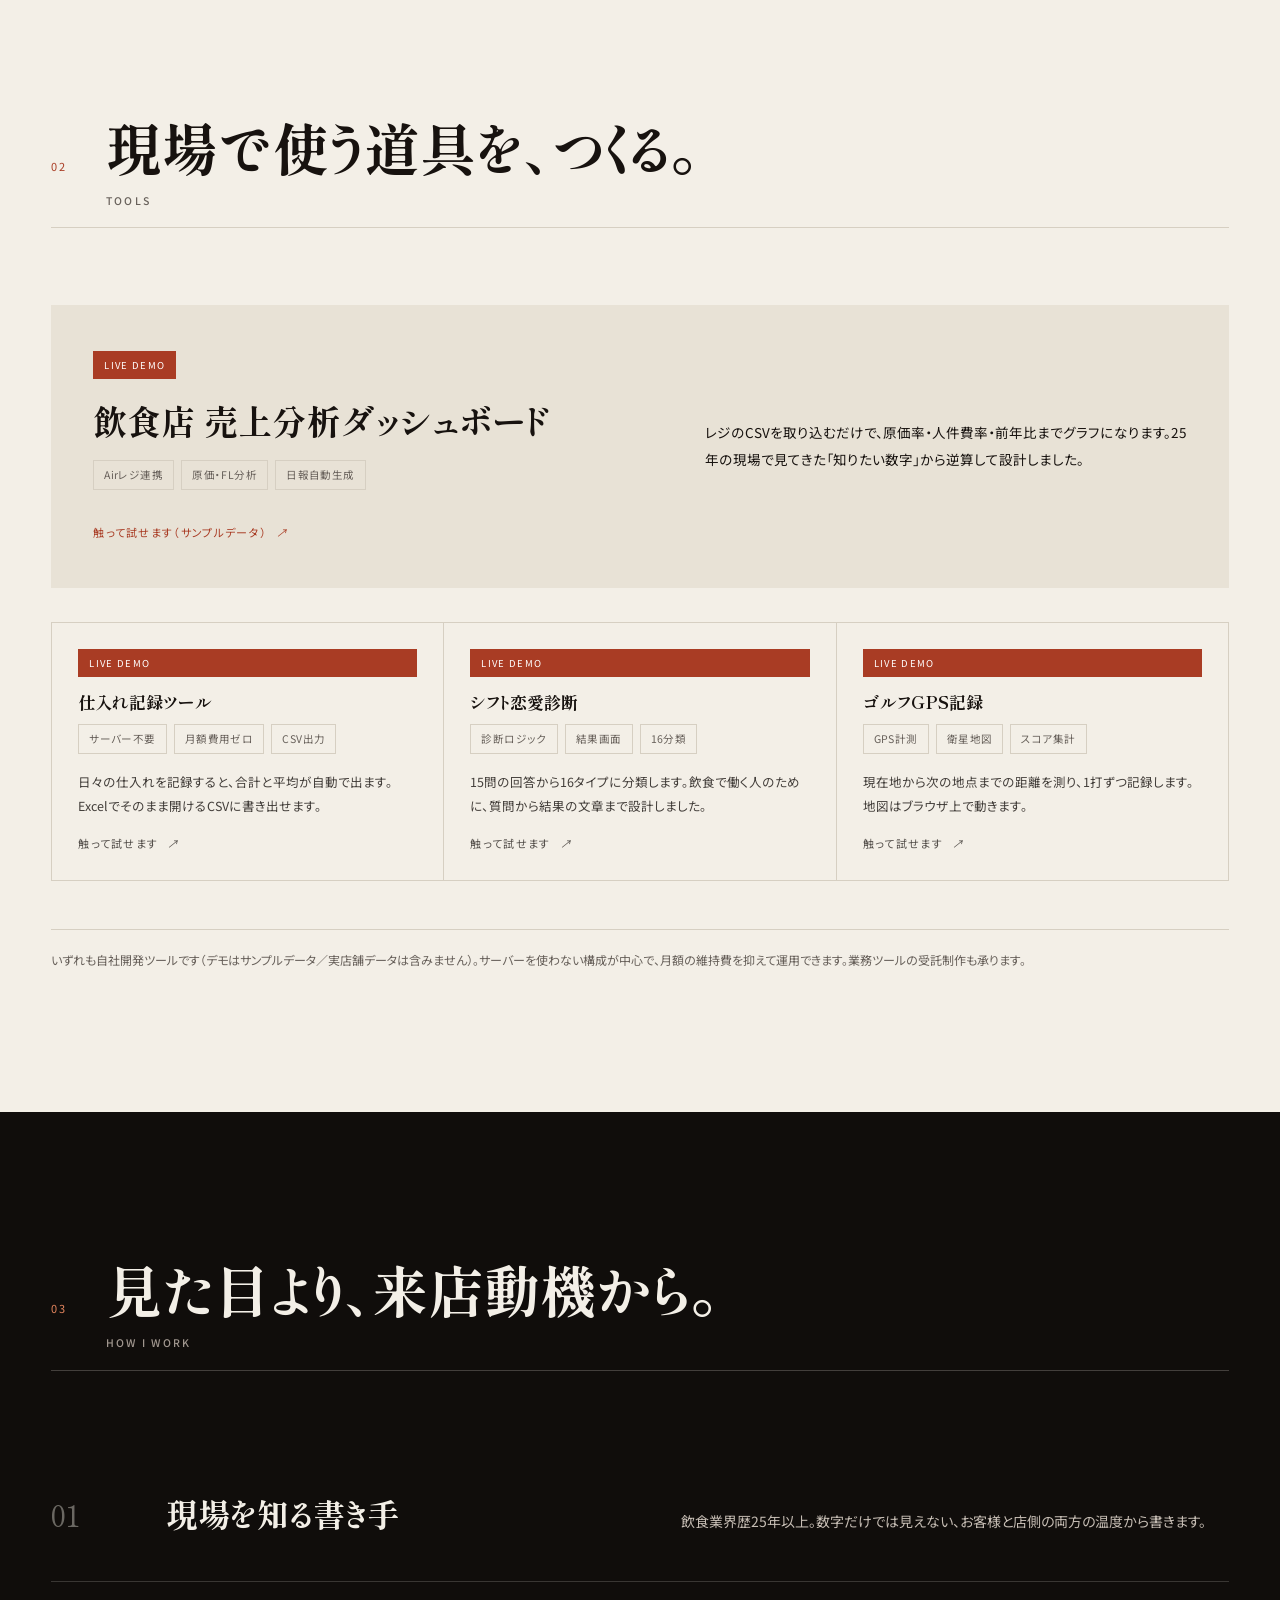
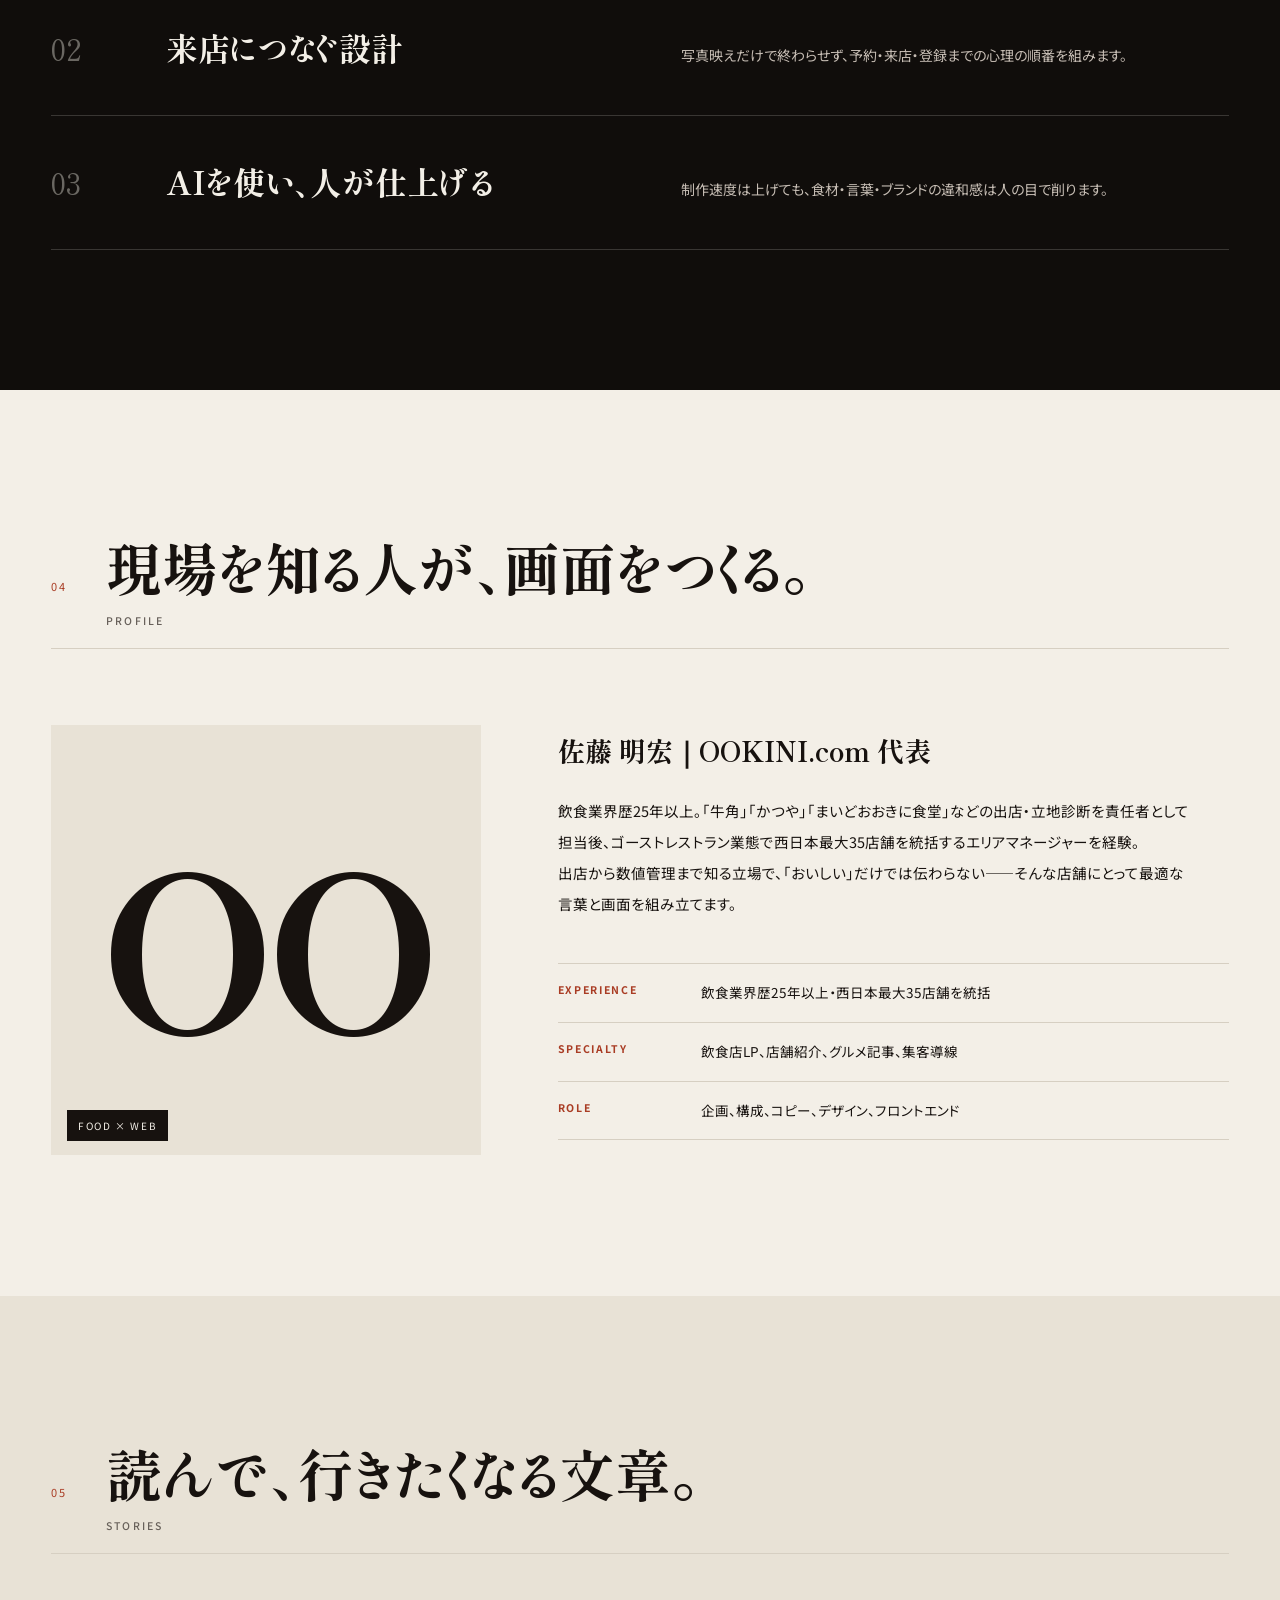
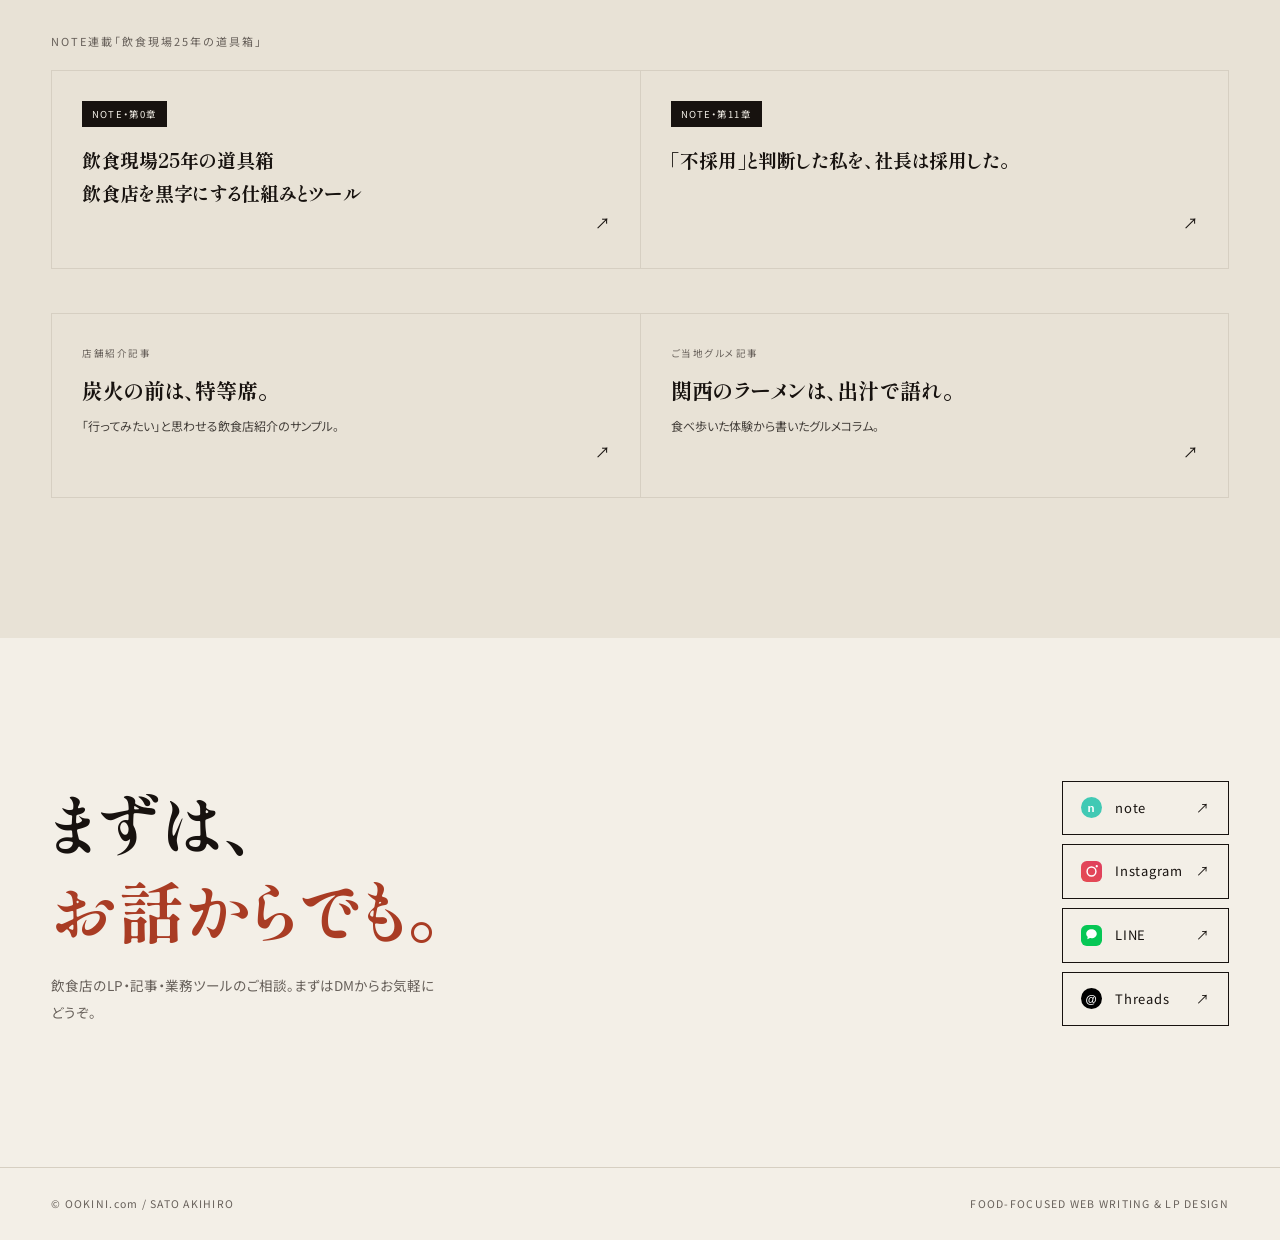
==== commit 236cdf1d: "ポートフォリオ本体を全面改訂（機能・掲載内容は維持） デザイン: - ヒーローを白背景の巨大英字から、炭火と職人の手のフルブリード実写へ。   明朝の一行「食べたくなる、から／逆算する。」だけを置き、" ====
--- a/index.html
+++ b/index.html
@@ -5,172 +5,499 @@
 <meta name="viewport" content="width=device-width,initial-scale=1">
 <title>OOKINI.com｜飲食専門のWebライティング＆LP制作</title>
 <meta name="description" content="飲食業界歴25年以上・最大35店舗を統括した現場目線で、来店につながる飲食店LPとグルメ記事を制作します。">
+<meta property="og:title" content="OOKINI.com｜飲食専門のWebライティング＆LP制作">
+<meta property="og:description" content="飲食業界歴25年以上・最大35店舗を統括した現場目線で、来店につながる飲食店LPとグルメ記事を制作します。">
+<meta property="og:type" content="website">
+<meta property="og:image" content="lp/assets/yakitori-hero.webp">
+<meta name="theme-color" content="#17120F">
+<script>document.documentElement.className+=" js";</script>
+<link rel="preconnect" href="https://fonts.googleapis.com">
+<link rel="preconnect" href="https://fonts.gstatic.com" crossorigin>
+<link rel="preload" as="image" href="lp/assets/yakitori-hero.webp" fetchpriority="high">
+<link href="https://fonts.googleapis.com/css2?family=Shippori+Mincho+B1:wght@600;700&family=Noto+Sans+JP:wght@400;500;700&display=swap" rel="stylesheet">
 <style>
-:root{--white:#fff;--ink:#111;--gray:#f0f0ee;--line:#d9d9d5;--muted:#666;--accent:#d9552f;--sans:"Helvetica Neue","Hiragino Kaku Gothic ProN","Yu Gothic",Arial,sans-serif;--serif:"Yu Mincho","Hiragino Mincho ProN",serif}
-*{box-sizing:border-box}html{scroll-behavior:smooth}body{margin:0;background:var(--white);color:var(--ink);font-family:var(--sans);line-height:1.75;-webkit-font-smoothing:antialiased;overflow-x:hidden}img{display:block;width:100%;height:100%;object-fit:cover}a{color:inherit;text-decoration:none}button{font:inherit}
-.progress{position:fixed;z-index:200;left:0;top:0;width:0;height:3px;background:var(--accent)}
-.header{position:fixed;z-index:100;left:0;right:0;top:0;height:72px;background:rgba(255,255,255,.95);backdrop-filter:blur(12px);display:grid;grid-template-columns:240px 1fr 176px;border-bottom:1px solid var(--line);transition:transform .35s}.header.is-hidden{transform:translateY(-105%)}
-.brand{display:flex;align-items:center;padding:0 28px;font-size:18px;font-weight:900;letter-spacing:-.04em;border-right:1px solid var(--line)}.brand:before{content:"";width:17px;height:17px;margin-right:9px;background:linear-gradient(90deg,var(--ink) 0 35%,transparent 35% 48%,var(--ink) 48% 100%);clip-path:polygon(0 0,100% 0,100% 27%,28% 27%,28% 45%,100% 45%,100% 72%,28% 72%,28% 100%,0 100%)}
-.nav{display:flex;align-items:center;padding:0 28px;gap:32px;font-size:11px;letter-spacing:.1em}.nav a{position:relative}.nav a:after{content:"";position:absolute;left:0;right:100%;bottom:-5px;border-bottom:1px solid;transition:right .25s}.nav a:hover:after{right:0}
-.contact-link{display:flex;align-items:center;justify-content:center;background:var(--ink);color:#fff;font-size:12px;letter-spacing:.14em;text-transform:uppercase}
-.shell{width:min(1120px,calc(100% - 40px));margin-inline:auto}
-.hero{min-height:100svh;padding:124px 0 0;border-bottom:1px solid var(--line)}.hero-intro{display:grid;grid-template-columns:minmax(0,1.4fr) minmax(270px,.6fr);gap:clamp(36px,7vw,110px);align-items:end;margin-bottom:46px}
-.hero-label{font-size:11px;letter-spacing:.18em;text-transform:uppercase;margin:0 0 22px}.hero h1{font-size:clamp(46px,8.2vw,118px);line-height:.82;letter-spacing:-.075em;margin:0;font-weight:300}.hero h1 strong{display:block;font-weight:900}.hero-copy{padding-bottom:4px}.hero-copy h2{font-family:var(--serif);font-weight:500;font-size:clamp(25px,3vw,42px);line-height:1.45;margin:0 0 22px}.hero-copy p{font-size:13px;color:var(--muted);margin:0;max-width:38em}.hero-stats{display:grid;grid-template-columns:1fr 1fr;gap:1px;background:var(--line);margin-top:32px;border:1px solid var(--line)}.hero-stats div{background:#fff;padding:14px}.hero-stats b{display:block;font-size:22px;line-height:1}.hero-stats span{font-size:9px;letter-spacing:.08em;color:var(--muted)}
-.hero-reel{position:relative;height:43svh;min-height:330px;overflow:hidden;background:var(--ink)}.hero-track{display:grid;grid-template-columns:repeat(3,1fr);height:100%;width:108%;margin-left:-4%;animation:reelBreath 12s ease-in-out infinite alternate}.hero-frame{position:relative;overflow:hidden;border-right:3px solid #fff;margin:0}.hero-frame img{filter:saturate(.82) contrast(1.04);transition:filter .35s}.hero-frame:hover img{filter:saturate(1) contrast(1)}.hero-frame span{position:absolute;left:14px;top:12px;color:#fff;font-size:9px;letter-spacing:.16em;text-shadow:0 1px 8px #000}.hero-caption{display:flex;justify-content:space-between;align-items:flex-end;gap:clamp(18px,4vw,48px);padding:clamp(34px,5.5vw,66px) 0 clamp(10px,2.5vw,28px)}.hero-caption-text{margin:0;font-family:var(--serif);font-size:clamp(30px,5vw,60px);font-weight:500;line-height:1.3;letter-spacing:.03em;word-break:keep-all}.hero-caption i{font-style:normal;color:var(--accent)}.hero-caption-tag{flex:none;writing-mode:vertical-rl;font-size:10px;letter-spacing:.22em;color:var(--muted);white-space:nowrap;padding-bottom:6px}.hero-side{position:absolute;z-index:4;right:14px;top:18px;color:#fff;writing-mode:vertical-rl;font-size:9px;letter-spacing:.22em;text-shadow:0 1px 8px #000}@keyframes reelBreath{to{transform:translateX(1.4%) scale(1.015)}}
-.hero-copy h2,.section-ja,.work-name,.work-summary,.article h3,.method-row h3,.cta-inner p{word-break:keep-all}
-.section{padding:clamp(86px,11vw,150px) 0}.section-head{display:grid;grid-template-columns:190px 1fr;align-items:end;gap:34px;margin-bottom:48px}.section-index{font-size:11px;letter-spacing:.16em}.section-title{margin:0;font-size:clamp(54px,7vw,94px);line-height:.9;letter-spacing:-.055em;font-weight:300}.section-title strong{font-weight:900}.section-ja{display:block;font-size:14px;font-weight:500;letter-spacing:.06em;margin-top:18px}
-.works{display:grid;grid-template-columns:repeat(3,1fr);gap:28px}.work{display:block;min-width:0}.work-visual{position:relative;aspect-ratio:1.28/1;background:var(--gray);overflow:hidden}.work-visual:before{content:attr(data-no);position:absolute;z-index:0;left:-.06em;bottom:-.26em;color:#fff;font-size:clamp(130px,16vw,240px);font-weight:900;line-height:1;letter-spacing:-.1em}.work img{position:relative;z-index:1;width:82%;height:100%;margin-left:18%;object-position:center;filter:saturate(.9);transition:transform .7s cubic-bezier(.2,.7,.2,1),width .7s,margin .7s}.work:hover img{transform:scale(1.035);width:100%;margin-left:0}.work-status{position:absolute;z-index:3;left:0;top:0;padding:7px 11px;background:#fff;font-size:9px;letter-spacing:.12em;text-transform:uppercase}.work-status.live{background:var(--accent);color:#fff}.work-info{padding-top:16px}.work-name{display:flex;align-items:baseline;justify-content:space-between;gap:12px;margin:0 0 10px;font-family:var(--serif);font-size:20px;font-weight:600;line-height:1.35}.work-name small{font-family:var(--sans);font-size:9px;font-weight:400;letter-spacing:.12em;white-space:nowrap}.role{display:inline;padding:4px 8px;background:var(--ink);color:#fff;font-size:10px;line-height:2.1;letter-spacing:.06em;box-decoration-break:clone;-webkit-box-decoration-break:clone}.work-summary{margin:11px 0 0;font-size:12px;color:var(--muted)}
-.notice{margin-top:38px;padding-top:18px;border-top:1px solid var(--line);font-size:11px;color:var(--muted)}
-.tools{display:grid;grid-template-columns:repeat(2,1fr);gap:28px}.tool{display:flex;flex-direction:column;min-width:0;border:1px solid var(--ink);padding:24px 22px 22px;transition:background .25s,color .25s}.tool.lead{grid-column:1/-1;padding:30px 28px}.tool.lead .tool-name{font-size:26px}.tool:hover{background:var(--ink);color:#fff}.tool-badge{align-self:flex-start;padding:5px 10px;background:var(--accent);color:#fff;font-size:9px;letter-spacing:.12em;text-transform:uppercase}.tool-name{font-family:var(--serif);font-size:21px;font-weight:600;line-height:1.4;margin:20px 0 14px;word-break:keep-all}.tool-spec{display:flex;flex-wrap:wrap;gap:6px;margin:0 0 16px}.tool-spec span{border:1px solid currentColor;padding:3px 8px;font-size:10px;letter-spacing:.05em;opacity:.7}.tool-summary{font-size:12.5px;line-height:1.8;margin:0 0 18px;opacity:.72;word-break:keep-all}.tool-open{margin-top:auto;font-size:11px;letter-spacing:.1em;display:flex;justify-content:space-between;align-items:center;padding-top:14px;border-top:1px solid currentColor;opacity:.55}
-.method{background:var(--ink);color:#fff}.method .section-head{margin-bottom:60px}.method .section-title{color:#fff}.method-list{border-top:1px solid #555}.method-row{display:grid;grid-template-columns:100px 1fr minmax(240px,.55fr);gap:28px;align-items:center;padding:30px 0;border-bottom:1px solid #555}.method-no{font-size:12px;letter-spacing:.16em;color:#aaa}.method-row h3{font-family:var(--serif);font-size:clamp(24px,3vw,38px);font-weight:500;margin:0}.method-row p{font-size:15.6px;color:#bbb;margin:0}.method-row:hover h3{color:#ef8a68}
-.profile{display:grid;grid-template-columns:minmax(300px,.7fr) 1fr;gap:clamp(40px,8vw,120px);align-items:start}.profile-mark{position:sticky;top:110px;aspect-ratio:1;background:var(--gray);display:grid;place-items:center;overflow:hidden}.profile-mark span{font-size:clamp(100px,17vw,240px);font-weight:900;letter-spacing:-.12em;transform:translateX(-.06em)}.profile-mark:after{content:"FOOD × WEB";position:absolute;left:18px;bottom:16px;background:var(--ink);color:#fff;padding:6px 10px;font-size:10px;letter-spacing:.15em}.profile h2{font-size:clamp(44px,6vw,82px);line-height:.95;letter-spacing:-.06em;font-weight:300;margin:0 0 22px}.profile h2 strong{font-weight:900}.profile .name{font-family:var(--serif);font-size:24px;margin:0 0 24px}.profile .bio{font-size:14px;color:var(--muted);max-width:47em}.career{margin-top:44px;border-top:1px solid var(--line)}.career-row{display:grid;grid-template-columns:130px 1fr;gap:24px;padding:18px 0;border-bottom:1px solid var(--line)}.career-row b{font-size:11px;letter-spacing:.12em}.career-row span{font-size:13px}
-.writing{background:var(--gray)}.article-list{display:grid;grid-template-columns:1fr 1fr;border-left:1px solid var(--ink);margin-top:-1px}.article{min-height:135px;padding:18px 20px;border-right:1px solid var(--ink);border-bottom:1px solid var(--ink);display:flex;flex-direction:column;justify-content:space-between;transition:background .25s,color .25s}.article:hover{background:var(--ink);color:#fff}.article small{font-size:9px;letter-spacing:.14em}.article h3{font-family:var(--serif);font-size:clamp(15px,1.6vw,19px);font-weight:500;line-height:1.35;margin:12px 0 8px}.article p{font-size:10.5px;margin:0;opacity:.7}.article .arrow{align-self:flex-end;font-size:16px}
-.note-list{display:grid;grid-template-columns:1fr 1fr;border-top:1px solid var(--ink);border-left:1px solid var(--ink);margin-bottom:0}.note-card{min-height:150px;padding:20px;border-right:1px solid var(--ink);border-bottom:1px solid var(--ink);display:flex;flex-direction:column;justify-content:space-between;transition:background .25s,color .25s}.note-card:hover{background:var(--accent);border-color:var(--accent);color:#fff}.note-badge{align-self:flex-start;padding:4px 9px;background:var(--ink);color:#fff;font-size:9px;letter-spacing:.12em;text-transform:uppercase}.note-card:hover .note-badge{background:#fff;color:var(--accent)}.note-card h4{font-family:var(--serif);font-size:16px;font-weight:600;line-height:1.5;margin:14px 0 0;word-break:keep-all}.note-arrow{align-self:flex-end;font-size:16px;margin-top:10px}.note-lead{font-size:10px;letter-spacing:.14em;color:var(--muted);margin:0 0 22px}
-.cta-section{padding:clamp(90px,13vw,180px) 0}.cta-inner{display:grid;grid-template-columns:1fr auto;gap:40px;align-items:end}.cta-inner h2{font-size:clamp(48px,7vw,96px);line-height:1;letter-spacing:-.06em;font-weight:300;margin:0}.cta-inner h2 strong{font-weight:900}.cta-inner p{font-size:13px;color:var(--muted);margin:24px 0 0}.cta-buttons{display:grid;gap:8px}.cta-button{min-width:210px;padding:15px 18px;border:1px solid var(--ink);display:flex;align-items:center;gap:13px;font-size:13.2px;letter-spacing:.08em}.cta-button.primary{background:var(--ink);color:#fff}.cta-button:hover{background:var(--accent);border-color:var(--accent);color:#fff}.cta-icon{flex:none;width:22px;height:22px;display:grid;place-items:center}.cta-icon svg{width:100%;height:100%;display:block}.cta-label{flex:1}
-footer{padding:27px 28px;border-top:1px solid var(--line);display:flex;justify-content:space-between;gap:20px;font-size:10px;letter-spacing:.1em}
-.reveal{opacity:0;transform:translateY(34px);transition:opacity .75s ease,transform .85s cubic-bezier(.2,.7,.2,1)}.reveal.in{opacity:1;transform:none}.reveal[data-delay="1"]{transition-delay:.1s}.reveal[data-delay="2"]{transition-delay:.2s}
-@media(max-width:820px){.tools{grid-template-columns:1fr}.header{grid-template-columns:1fr 120px;height:64px}.brand{padding:0 18px;border:0}.nav{display:none}.hero{min-height:auto;padding:105px 0 0}.hero-intro{grid-template-columns:1fr;gap:42px;margin-bottom:38px}.hero h1{font-size:clamp(34px,13vw,62px)}.hero-reel{height:54svh}.hero-track{grid-template-columns:1fr 1fr;width:150%;margin-left:-25%}.hero-frame:nth-child(3){display:none}.hero-caption{padding:clamp(28px,7vw,44px) 0 14px;gap:14px}.hero-caption-text{font-size:clamp(26px,7vw,42px)}.hero-caption-tag{font-size:9px}.section-head{grid-template-columns:1fr;gap:10px}.works{grid-template-columns:1fr}.work-visual{aspect-ratio:1.45/1}.work-visual:before{font-size:55vw}.work img{width:78%;margin-left:22%}.method-row{grid-template-columns:56px 1fr}.method-row p{grid-column:2}.profile{grid-template-columns:1fr}.profile-mark{position:relative;top:auto;aspect-ratio:1.65/1}.article-list{grid-template-columns:1fr}.note-list{grid-template-columns:1fr}.cta-inner{grid-template-columns:1fr}.cta-buttons{grid-template-columns:1fr 1fr}.cta-button{min-width:0}footer{flex-direction:column}}
-@media(max-width:480px){.shell{width:calc(100% - 28px)}.contact-link{font-size:10px}.section{padding:80px 0}.section-title{font-size:52px}.work-visual{aspect-ratio:1.18/1}.method-row{gap:14px}.profile-mark{aspect-ratio:1.25/1}.article{min-height:230px;padding:22px}.cta-buttons{grid-template-columns:1fr}}
-@media(prefers-reduced-motion:reduce){*{animation:none!important;transition-duration:.01ms!important;scroll-behavior:auto!important}.reveal{opacity:1;transform:none}.work img{transition:none}.hero-track{transform:none}}
+:root{
+  --paper:#F3EFE7; --ink:#17120F; --night:#100D0B;
+  --shu:#A93C24; --dim:#67605A; --line:#D6CFC2; --wash:#E8E2D6;
+  --mincho:"Shippori Mincho B1","Hiragino Mincho ProN","Yu Mincho",serif;
+  --sans:"Noto Sans JP",-apple-system,"Hiragino Kaku Gothic ProN","Yu Gothic",sans-serif;
+  --ease:cubic-bezier(.2,.7,.2,1);
+  --gut:clamp(20px,4vw,64px);
+}
+*{box-sizing:border-box;margin:0;padding:0;min-width:0}
+html{scroll-behavior:smooth;-webkit-text-size-adjust:100%}
+body{background:var(--paper);color:var(--ink);font-family:var(--sans);line-height:1.9;
+  font-feature-settings:"palt" 1;-webkit-font-smoothing:antialiased;overflow-x:hidden}
+img{display:block;width:100%;height:100%;object-fit:cover}
+a{color:inherit;text-decoration:none}
+:focus-visible{outline:2px solid var(--shu);outline-offset:3px}
+.shell{width:min(1180px,calc(100% - var(--gut)*2));margin-inline:auto}
+h1,h2,h3,h4,.kicker,.hero-lead,.work-sum,.p-bio,.m-row p,.cta p{word-break:auto-phrase;line-break:strict}
+
+/* ── 進捗・ヘッダ ─────────────────────────── */
+.progress{position:fixed;z-index:200;left:0;top:0;width:0;height:2px;background:var(--shu)}
+.header{position:fixed;z-index:100;inset:0 0 auto;height:68px;display:flex;align-items:center;
+  gap:clamp(14px,3vw,40px);padding-inline:var(--gut);transition:transform .4s var(--ease),
+  background .4s,border-color .4s;border-bottom:1px solid transparent}
+.header.is-solid{background:rgba(243,239,231,.92);backdrop-filter:blur(14px);border-bottom-color:var(--line)}
+.header.is-hidden{transform:translateY(-110%)}
+.brand{display:flex;align-items:center;min-height:44px;font-family:var(--mincho);font-size:19px;font-weight:700;letter-spacing:.02em;white-space:nowrap}
+.header.on-dark{color:#F3EFE7}
+.nav{display:flex;gap:clamp(16px,2.4vw,30px);margin-left:auto;font-size:12px;letter-spacing:.06em}
+.nav a{position:relative;display:flex;align-items:center;justify-content:center;min-height:44px;min-width:44px}
+.nav a::after{content:"";position:absolute;left:0;right:100%;bottom:12px;border-bottom:1px solid currentColor;transition:right .3s var(--ease)}
+.nav a:hover::after{right:0}
+.header .contact{flex:none;display:flex;align-items:center;min-height:44px;padding:0 18px;border:1px solid currentColor;font-size:12px;letter-spacing:.1em;transition:background .25s,color .25s}
+.header .contact:hover{background:var(--ink);color:var(--paper);border-color:var(--ink)}
+.header.on-dark .contact:hover{background:var(--paper);color:var(--ink);border-color:var(--paper)}
+
+/* ── ヒーロー ─────────────────────────────── */
+.hero{position:relative;min-height:100svh;display:flex;align-items:flex-end;
+  background:var(--night);color:#F3EFE7;overflow:hidden;isolation:isolate}
+.hero-bg{position:absolute;inset:0;z-index:-2}
+.hero-bg img{object-position:58% 42%;filter:saturate(.84) contrast(1.06) brightness(.9);
+  animation:drift 26s ease-in-out infinite alternate}
+.hero::after{content:"";position:absolute;inset:0;z-index:-1;
+  background:linear-gradient(180deg,rgba(16,13,11,.74) 0 18%,rgba(16,13,11,.32) 42%,rgba(16,13,11,.86) 82%,#100D0B 100%)}
+@keyframes drift{to{transform:scale(1.07) translate3d(-1.5%,-1%,0)}}
+.hero-inner{width:min(1180px,calc(100% - var(--gut)*2));margin-inline:auto;
+  padding-block:clamp(90px,12vh,150px) clamp(44px,7vh,76px)}
+.kicker{font-size:11px;letter-spacing:.26em;color:#D9B9A8;margin-bottom:clamp(22px,4vh,40px)}
+.kicker::before{content:"";display:inline-block;width:34px;border-top:1px solid currentColor;
+  vertical-align:middle;margin-right:14px}
+.hero h1{font-family:var(--mincho);font-weight:700;
+  font-size:clamp(38px,7.4vw,104px);line-height:1.26;letter-spacing:.01em;margin-bottom:clamp(20px,3vh,34px)}
+.hero h1 i{font-style:normal;color:#E6865F}
+.hero-lead{font-size:clamp(14px,1.3vw,17px);line-height:2.05;color:#E2DAD0;max-width:30em}
+.hero-foot{display:flex;align-items:flex-end;justify-content:space-between;gap:24px;flex-wrap:wrap;
+  margin-top:clamp(34px,6vh,64px);padding-top:22px;border-top:1px solid rgba(243,239,231,.22)}
+.hero-stats{display:flex;gap:clamp(24px,5vw,60px)}
+.hero-stats b{display:block;font-family:var(--mincho);font-size:clamp(28px,3.4vw,46px);line-height:1}
+.hero-stats span{font-size:10.5px;letter-spacing:.14em;color:#BFB4A9}
+.scroll-cue{display:flex;align-items:center;gap:12px;font-size:10px;letter-spacing:.2em;color:#BFB4A9}
+.scroll-cue i{display:block;width:46px;height:1px;background:rgba(243,239,231,.4);position:relative;overflow:hidden}
+.scroll-cue i::after{content:"";position:absolute;inset:0;background:#E6865F;animation:cue 2.4s var(--ease) infinite}
+@keyframes cue{0%{transform:translateX(-100%)}60%,100%{transform:translateX(100%)}}
+.hero-side{position:absolute;right:calc(var(--gut) - 4px);top:clamp(96px,14vh,170px);z-index:2;
+  writing-mode:vertical-rl;font-size:10px;letter-spacing:.3em;color:rgba(243,239,231,.6)}
+
+/* ── セクション共通 ───────────────────────── */
+.section{padding-block:clamp(84px,11vw,160px)}
+.head{display:grid;grid-template-columns:auto 1fr;align-items:baseline;gap:clamp(18px,3vw,38px);
+  margin-bottom:clamp(44px,6vw,80px);padding-bottom:20px;border-bottom:1px solid var(--line)}
+.head .no{font-size:11px;letter-spacing:.2em;color:var(--shu);white-space:nowrap}
+.head h2{font-family:var(--mincho);font-weight:700;font-size:clamp(30px,4.4vw,56px);line-height:1.3}
+.head .en{display:block;font-family:var(--sans);font-size:10.5px;font-weight:500;
+  letter-spacing:.22em;color:var(--dim);margin-top:10px}
+.note{margin-top:clamp(30px,4vw,48px);padding-top:18px;border-top:1px solid var(--line);
+  font-size:12px;line-height:2;color:var(--dim)}
+
+/* ── 制作実績：カードの反復をやめ、1点ずつの横組みに ── */
+.work{display:grid;grid-template-columns:clamp(64px,7vw,110px) minmax(0,1.05fr) minmax(0,.95fr);
+  gap:clamp(18px,3vw,44px);align-items:center;padding-block:clamp(26px,3.4vw,44px);
+  border-bottom:1px solid var(--line)}
+.work:first-child{border-top:1px solid var(--line)}
+.work-no{font-family:var(--mincho);font-size:clamp(30px,4.4vw,60px);line-height:1;color:#BCB1A0;
+  transition:color .5s var(--ease)}
+.work:hover .work-no{color:var(--shu)}
+.work-shot{position:relative;aspect-ratio:16/10;overflow:hidden;background:var(--wash)}
+.work-shot img{transition:transform .9s var(--ease),filter .6s}
+.work:hover .work-shot img{transform:scale(1.045)}
+.tag{position:absolute;z-index:2;left:0;top:0;padding:6px 12px;font-size:9.5px;letter-spacing:.14em;
+  background:var(--paper);color:var(--ink)}
+.tag.live{background:var(--shu);color:#fff}
+.work-name{font-family:var(--mincho);font-size:clamp(19px,2.1vw,27px);font-weight:700;line-height:1.5}
+.work-name small{display:block;font-family:var(--sans);font-size:10px;font-weight:400;
+  letter-spacing:.16em;color:var(--dim);margin-top:7px}
+.role{display:inline-block;margin:14px 0 10px;font-size:10.5px;letter-spacing:.08em;color:var(--dim)}
+.work-sum{font-size:13.5px;line-height:1.95}
+.work-go{display:inline-flex;align-items:center;gap:9px;margin-top:14px;font-size:11px;
+  letter-spacing:.12em;color:var(--shu)}
+.work-go i{font-style:normal;transition:transform .35s var(--ease)}
+.work:hover .work-go i{transform:translate(3px,-3px)}
+
+/* ── ツール：主役1つ＋小さく3つ（反復に見せない） ── */
+.tool-lead{display:grid;grid-template-columns:minmax(0,1fr) minmax(0,.86fr);gap:clamp(22px,4vw,56px);
+  align-items:center;padding:clamp(24px,3.4vw,42px);background:var(--wash);margin-bottom:clamp(20px,3vw,34px)}
+.badge{display:inline-block;padding:5px 11px;background:var(--shu);color:#fff;font-size:9.5px;letter-spacing:.14em}
+.tool-lead h3{font-family:var(--mincho);font-size:clamp(23px,2.7vw,34px);font-weight:700;
+  line-height:1.5;margin:16px 0 14px}
+.spec{display:flex;flex-wrap:wrap;gap:7px;margin-bottom:16px}
+.spec span{padding:4px 10px;border:1px solid var(--line);font-size:10.5px;letter-spacing:.04em;color:var(--dim)}
+.tool-lead p{font-size:13.5px;line-height:2}
+.tool-open{display:inline-flex;align-items:center;gap:9px;margin-top:16px;font-size:11px;
+  letter-spacing:.12em;color:var(--shu)}
+.tool-grid{display:grid;grid-template-columns:repeat(3,minmax(0,1fr));gap:1px;background:var(--line);
+  border:1px solid var(--line)}
+.tool{background:var(--paper);padding:clamp(18px,2.4vw,26px);display:flex;flex-direction:column;
+  transition:background .3s,color .3s}
+.tool:hover{background:var(--ink);color:var(--paper)}
+.tool h3{font-family:var(--mincho);font-size:17px;font-weight:700;line-height:1.5;margin:12px 0 10px}
+.tool p{font-size:12.5px;line-height:1.95;color:inherit;opacity:.8}
+.tool .tool-open{margin-top:auto;padding-top:14px;color:inherit;opacity:.72}
+.tool:hover .badge{background:var(--paper);color:var(--shu)}
+.tool:hover .spec span{border-color:rgba(243,239,231,.4)}
+
+/* ── 制作姿勢：夜に反転（ページ唯一の転調） ── */
+.method{background:var(--night);color:var(--paper)}
+.method .head{border-bottom-color:rgba(243,239,231,.22)}
+.method .head .no{color:#E6865F}
+.method .head .en{color:#A29890}
+.m-row{display:grid;grid-template-columns:clamp(50px,6vw,90px) minmax(0,1fr) minmax(0,1.15fr);
+  gap:clamp(16px,3vw,42px);align-items:baseline;padding-block:clamp(24px,3vw,38px);
+  border-bottom:1px solid rgba(243,239,231,.18)}
+.m-row:first-child{border-top:1px solid rgba(243,239,231,.18)}
+.m-no{font-family:var(--mincho);font-size:clamp(20px,2.4vw,30px);color:rgba(243,239,231,.4)}
+.m-row h3{font-family:var(--mincho);font-size:clamp(20px,2.5vw,32px);font-weight:700;line-height:1.5;
+  transition:color .4s}
+.m-row:hover h3{color:#E6865F}
+.m-row p{font-size:14px;line-height:2.05;color:#C6BDB4}
+
+/* ── プロフィール ─────────────────────────── */
+.profile{display:grid;grid-template-columns:minmax(0,.64fr) minmax(0,1fr);gap:clamp(30px,6vw,96px);
+  align-items:start}
+.mark{position:relative;aspect-ratio:1;background:var(--wash);display:grid;place-items:center;overflow:hidden}
+.mark b{font-family:var(--mincho);font-size:clamp(110px,17vw,240px);line-height:1;color:var(--ink);
+  letter-spacing:-.04em}
+.mark span{position:absolute;left:16px;bottom:14px;padding:6px 11px;background:var(--ink);color:var(--paper);
+  font-size:10px;letter-spacing:.16em}
+.p-name{font-family:var(--mincho);font-size:clamp(20px,2.3vw,27px);font-weight:700;margin-bottom:18px}
+.p-bio{font-size:14.5px;line-height:2.15;max-width:44em}
+.career{margin-top:clamp(28px,4vw,44px);border-top:1px solid var(--line)}
+.c-row{display:grid;grid-template-columns:minmax(0,118px) minmax(0,1fr);gap:clamp(12px,2vw,26px);
+  padding-block:16px;border-bottom:1px solid var(--line)}
+.c-row b{font-size:10.5px;letter-spacing:.16em;color:var(--shu)}
+.c-row span{font-size:13.5px;line-height:1.9}
+
+/* ── 文章 ─────────────────────────────────── */
+.writing{background:var(--wash)}
+.lead-label{font-size:11px;letter-spacing:.18em;color:var(--dim);margin-bottom:18px}
+.notes{display:grid;grid-template-columns:repeat(2,minmax(0,1fr));gap:1px;background:var(--line);
+  border:1px solid var(--line);margin-bottom:clamp(26px,4vw,44px)}
+.n-card{background:var(--wash);padding:clamp(20px,2.6vw,30px);display:flex;flex-direction:column;
+  min-height:168px;transition:background .3s,color .3s}
+.n-card:hover{background:var(--shu);color:#fff}
+.n-badge{align-self:flex-start;padding:4px 10px;background:var(--ink);color:var(--paper);
+  font-size:9.5px;letter-spacing:.12em}
+.n-card:hover .n-badge{background:#fff;color:var(--shu)}
+.n-card h4{font-family:var(--mincho);font-size:clamp(15px,1.7vw,19px);font-weight:700;line-height:1.75;margin-top:16px}
+.n-card .go{align-self:flex-end;margin-top:auto;font-size:15px}
+.arts{display:grid;grid-template-columns:repeat(2,minmax(0,1fr));gap:1px;background:var(--line);
+  border:1px solid var(--line)}
+.art{background:var(--wash);padding:clamp(20px,2.6vw,30px);display:flex;flex-direction:column;
+  min-height:150px;transition:background .3s,color .3s}
+.art:hover{background:var(--ink);color:var(--paper)}
+.art small{font-size:9.5px;letter-spacing:.16em;color:var(--dim)}
+.art:hover small{color:#BFB4A9}
+.art h3{font-family:var(--mincho);font-size:clamp(16px,1.8vw,21px);font-weight:700;line-height:1.6;margin:12px 0 8px}
+.art p{font-size:12px;line-height:1.9;opacity:.78}
+.art .go{align-self:flex-end;margin-top:auto;font-size:15px}
+
+/* ── CTA ─────────────────────────────────── */
+.cta{display:grid;grid-template-columns:minmax(0,1fr) auto;gap:clamp(30px,5vw,70px);align-items:end}
+.cta h2{font-family:var(--mincho);font-size:clamp(32px,5.2vw,68px);font-weight:700;line-height:1.3}
+.cta h2 i{font-style:normal;color:var(--shu)}
+.cta p{font-size:13.5px;line-height:2;color:var(--dim);margin-top:20px;max-width:30em}
+.btns{display:grid;gap:9px;min-width:min(260px,100%)}
+.btn{display:flex;align-items:center;gap:13px;padding:14px 18px;border:1px solid var(--ink);
+  font-size:13px;letter-spacing:.06em;transition:background .25s,color .25s,border-color .25s}
+.btn:hover{background:var(--ink);color:var(--paper)}
+.btn .ic{flex:none;width:21px;height:21px}
+.btn .ic svg{width:100%;height:100%;display:block}
+.btn .lb{flex:1}
+footer{padding:26px var(--gut);border-top:1px solid var(--line);display:flex;justify-content:space-between;
+  gap:16px;flex-wrap:wrap;font-size:10.5px;letter-spacing:.12em;color:var(--dim)}
+
+/* ── 出現（JSが無くても必ず見える） ───────── */
+.reveal{opacity:1;transform:none}
+.js .reveal{opacity:0;transform:translateY(26px);
+  transition:opacity .8s var(--ease),transform .9s var(--ease)}
+.js .reveal.in{opacity:1;transform:none}
+.js .reveal[data-d="1"]{transition-delay:.09s}
+.js .reveal[data-d="2"]{transition-delay:.18s}
+.js .reveal[data-d="3"]{transition-delay:.27s}
+
+/* ── 狭幅 ─────────────────────────────────── */
+@media(max-width:900px){
+  .nav{display:none}
+  .hero h1{font-size:clamp(32px,8.6vw,52px)}
+  .hero-side{display:none}
+  .work{grid-template-columns:clamp(44px,11vw,64px) minmax(0,1fr);gap:16px 18px}
+  .work-shot{grid-column:2}
+  .work-body{grid-column:2}
+  .work-no{align-self:start}
+  .tool-lead{grid-template-columns:minmax(0,1fr)}
+  .tool-grid{grid-template-columns:minmax(0,1fr)}
+  .m-row{grid-template-columns:clamp(40px,10vw,56px) minmax(0,1fr)}
+  .m-row p{grid-column:2}
+  .profile{grid-template-columns:minmax(0,1fr)}
+  .mark{aspect-ratio:1.7/1}
+  .notes,.arts{grid-template-columns:minmax(0,1fr)}
+  .cta{grid-template-columns:minmax(0,1fr)}
+  .btns{grid-template-columns:repeat(2,minmax(0,1fr))}
+}
+@media(max-width:560px){
+  .header{height:60px}
+  .brand{font-size:17px}
+  .header .contact{padding:8px 13px;font-size:11px}
+  .hero-stats{gap:22px}
+  .kicker{font-size:9.5px;letter-spacing:.14em}
+  .kicker::before{width:22px;margin-right:9px}
+  .hero-lead br{display:none}
+  .hero-foot{gap:18px}
+  .scroll-cue{display:none}
+  .btns{grid-template-columns:minmax(0,1fr)}
+  .c-row{grid-template-columns:minmax(0,88px) minmax(0,1fr);gap:10px}
+}
+@media(prefers-reduced-motion:reduce){
+  html{scroll-behavior:auto}
+  *,*::before,*::after{animation:none!important;transition-duration:.01ms!important}
+  .js .reveal{opacity:1;transform:none}
+}
 </style>
 </head>
 <body>
 <div class="progress" aria-hidden="true"></div>
-<header class="header">
+
+<header class="header on-dark">
   <a class="brand" href="#top">OOKINI.com</a>
-  <nav class="nav" aria-label="メインナビゲーション"><a href="#work">制作実績</a><a href="#tools">ツール</a><a href="#method">制作姿勢</a><a href="#profile">プロフィール</a><a href="#writing">文章実績</a></nav>
-  <a class="contact-link" href="#contact">Contact</a>
+  <nav class="nav" aria-label="メインナビゲーション">
+    <a href="#work">制作実績</a><a href="#tools">ツール</a><a href="#method">制作姿勢</a><a href="#profile">プロフィール</a><a href="#writing">文章実績</a>
+  </nav>
+  <a class="contact" href="#contact">Contact</a>
 </header>
 
 <main id="top">
+
   <section class="hero">
-    <div class="hero-intro shell">
-      <div><p class="hero-label reveal">Food-focused Web Writing &amp; LP Design</p><h1 class="reveal" data-delay="1">FOOD<strong>PORTFOLIO</strong></h1></div>
-      <div class="hero-copy reveal" data-delay="2"><h2>現場を知る人が、<br>画面をつくる。</h2><p>飲食業界歴25年以上・最大35店舗を統括した現場目線で、<br>「お客様が来店を決める理由」からLPと文章をつくります。</p><div class="hero-stats"><div><b>25年+</b><span>飲食業界経験</span></div><div><b>35店舗</b><span>最大統括店舗数</span></div></div></div>
+    <figure class="hero-bg"><img src="lp/assets/yakitori-hero.webp" alt="炭火で焼鳥を焼く職人の手元" fetchpriority="high" width="1122" height="1402"></figure>
+    <span class="hero-side">STRATEGY / COPY / DESIGN / FRONT-END</span>
+    <div class="hero-inner">
+      <p class="kicker reveal">FOOD-FOCUSED WEB WRITING &amp; LP DESIGN</p>
+      <h1 class="reveal" data-d="1">食べたくなる、から<br><i>逆算する。</i></h1>
+      <p class="hero-lead reveal" data-d="2">飲食業界歴25年以上・最大35店舗を統括した現場目線で、<br>「お客様が来店を決める理由」からLPと文章をつくります。</p>
+      <div class="hero-foot reveal" data-d="3">
+        <div class="hero-stats">
+          <div><b>25年+</b><span>飲食業界経験</span></div>
+          <div><b>35店舗</b><span>最大統括店舗数</span></div>
+        </div>
+        <span class="scroll-cue">SCROLL<i></i></span>
+      </div>
     </div>
-    <div class="hero-reel">
-      <div class="hero-track">
-        <figure class="hero-frame"><img src="lp/assets/yakitori-hero.png" alt="炭火で焼鳥を焼く職人の手元"><span>YAKITORI / NIGHT</span></figure>
-        <figure class="hero-frame"><img src="lp/assets/mori-hero.png" alt="ソイカツと季節野菜のカフェプレート"><span>PLANT-BASED / DAY</span></figure>
-        <figure class="hero-frame"><img src="lp/assets/mercy-hero.png" alt="MERCYの植物性ラーメン"><span>VEGAN / FRANCHISE</span></figure>
-      </div>
-      <span class="hero-side">STRATEGY / COPY / DESIGN / FRONT-END</span>
-    </div>
-    <div class="hero-caption shell reveal"><p class="hero-caption-text">食べたくなる、から<i>逆算する。</i></p><span class="hero-caption-tag">CONCEPT TO RESERVATION</span></div>
   </section>
 
   <section class="section shell" id="work">
-    <div class="section-head"><span class="section-index reveal">01 / SELECTED WORKS</span><h2 class="section-title reveal">WORK<strong>S</strong><span class="section-ja">制作実績・サンプル</span></h2></div>
-    <div class="works">
-      <a class="work reveal" href="lp/numachan.html" target="_blank" rel="noopener">
-        <div class="work-visual" data-no="01"><img src="lp/assets/numachan/numachan-wall-hero.png" alt="食楽居酒屋 沼ちゃんとこ LP"><span class="work-status live">Client work</span></div>
-        <div class="work-info"><h3 class="work-name">食楽居酒屋 沼ちゃんとこ <small>Izakaya / Kyoto</small></h3><span class="role">構成｜コピー｜デザイン｜実装</span><p class="work-summary">15席の小ささを、常連感に変える。初来店の不安を先に消す導線設計。</p></div>
+    <div class="head reveal"><span class="no">01</span><h2>制作実績・サンプル<span class="en">SELECTED WORKS</span></h2></div>
+
+    <a class="work reveal" href="lp/numachan.html" target="_blank" rel="noopener">
+      <span class="work-no" aria-hidden="true">01</span>
+      <div class="work-shot"><img src="lp/assets/numachan/numachan-wall-hero.webp" alt="食楽居酒屋 沼ちゃんとこ LP" loading="lazy" width="1672" height="941"><span class="tag live">Client work</span></div>
+      <div class="work-body">
+        <h3 class="work-name">食楽居酒屋 沼ちゃんとこ<small>IZAKAYA / KYOTO</small></h3>
+        <span class="role">構成｜コピー｜デザイン｜実装</span>
+        <p class="work-sum">15席の小ささを、常連感に変える。初来店の不安を先に消す導線設計。</p>
+        <span class="work-go">LPを見る <i>↗</i></span>
+      </div>
+    </a>
+
+    <a class="work reveal" href="lp/yakitori.html" target="_blank" rel="noopener">
+      <span class="work-no" aria-hidden="true">02</span>
+      <div class="work-shot"><img src="lp/assets/yakitori-counter.webp" alt="炭火焼鳥 鳥八 LP" loading="lazy" width="1536" height="1024"><span class="tag">Concept work</span></div>
+      <div class="work-body">
+        <h3 class="work-name">炭火焼鳥 鳥八<small>YAKITORI</small></h3>
+        <span class="role">戦略｜コピー｜アートディレクション｜実装</span>
+        <p class="work-sum">焼き台の熱と手仕事から、予約したくなる夜を設計。</p>
+        <span class="work-go">LPを見る <i>↗</i></span>
+      </div>
+    </a>
+
+    <a class="work reveal" href="lp/mori.html" target="_blank" rel="noopener">
+      <span class="work-no" aria-hidden="true">03</span>
+      <div class="work-shot"><img src="lp/assets/mori-hero.webp" alt="plant-based cafe mori LP" loading="lazy" width="1122" height="1402"><span class="tag">Concept work</span></div>
+      <div class="work-body">
+        <h3 class="work-name">plant-based cafe mori<small>VEGAN CAFE</small></h3>
+        <span class="role">コンセプト｜コピー｜デザイン｜実装</span>
+        <p class="work-sum">健康訴求より先に、食べたい気持ちと滞在時間を伝える。</p>
+        <span class="work-go">LPを見る <i>↗</i></span>
+      </div>
+    </a>
+
+    <a class="work reveal" href="lp/mercy.html" target="_blank" rel="noopener">
+      <span class="work-no" aria-hidden="true">04</span>
+      <div class="work-shot"><img src="lp/assets/mercy-hero.webp" alt="MERCY Vegan Factory FC店舗LP" loading="lazy" width="1003" height="1568"><span class="tag live">In production</span></div>
+      <div class="work-body">
+        <h3 class="work-name">MERCY Vegan Factory<small>FC / VEGAN</small></h3>
+        <span class="role">デザイン｜コピー｜CV導線｜多言語</span>
+        <p class="work-sum">既存ブランドを守りながら、新しい一杯を自然に追加。</p>
+        <span class="work-go">LPを見る <i>↗</i></span>
+      </div>
+    </a>
+
+    <p class="note reveal">Client workは実店舗からご依頼を頂き、制作を進めている案件です（沼ちゃんとこ案件は納品前のため、掲載内容は変更となる場合があります）。Concept workは構成・コピー・デザインを提示する試作です。試作の写真は方向確認用で、公開時は実店舗撮影への差し替えを前提とします。</p>
+  </section>
+
+  <section class="section shell" id="tools">
+    <div class="head reveal"><span class="no">02</span><h2>現場で使う道具を、つくる。<span class="en">TOOLS</span></h2></div>
+
+    <a class="tool-lead reveal" href="https://ookinifood-demo.pages.dev" target="_blank" rel="noopener">
+      <div>
+        <span class="badge">LIVE DEMO</span>
+        <h3>飲食店 売上分析ダッシュボード</h3>
+        <div class="spec"><span>Airレジ連携</span><span>原価・FL分析</span><span>日報自動生成</span></div>
+        <span class="tool-open">触って試せます（サンプルデータ） <i>↗</i></span>
+      </div>
+      <p>レジのCSVを取り込むだけで、原価率・人件費率・前年比までグラフになります。25年の現場で見てきた「知りたい数字」から逆算して設計しました。</p>
+    </a>
+
+    <div class="tool-grid">
+      <a class="tool reveal" href="https://demo-shiire.pages.dev" target="_blank" rel="noopener">
+        <span class="badge">LIVE DEMO</span>
+        <h3>仕入れ記録ツール</h3>
+        <div class="spec"><span>サーバー不要</span><span>月額費用ゼロ</span><span>CSV出力</span></div>
+        <p>日々の仕入れを記録すると、合計と平均が自動で出ます。Excelでそのまま開けるCSVに書き出せます。</p>
+        <span class="tool-open">触って試せます <i>↗</i></span>
       </a>
-      <a class="work reveal" data-delay="1" href="lp/yakitori.html" target="_blank" rel="noopener">
-        <div class="work-visual" data-no="02"><img src="lp/assets/yakitori-hero.png" alt="炭火焼鳥 鳥八 LP"><span class="work-status">Concept work</span></div>
-        <div class="work-info"><h3 class="work-name">炭火焼鳥 鳥八 <small>Yakitori</small></h3><span class="role">戦略｜コピー｜アートディレクション｜実装</span><p class="work-summary">焼き台の熱と手仕事から、予約したくなる夜を設計。</p></div>
+      <a class="tool reveal" data-d="1" href="https://shift-koi.pages.dev" target="_blank" rel="noopener">
+        <span class="badge">LIVE DEMO</span>
+        <h3>シフト恋愛診断</h3>
+        <div class="spec"><span>診断ロジック</span><span>結果画面</span><span>16分類</span></div>
+        <p>15問の回答から16タイプに分類します。飲食で働く人のために、質問から結果の文章まで設計しました。</p>
+        <span class="tool-open">触って試せます <i>↗</i></span>
       </a>
-      <a class="work reveal" data-delay="2" href="lp/mori.html" target="_blank" rel="noopener">
-        <div class="work-visual" data-no="03"><img src="lp/assets/mori-hero.png" alt="plant-based cafe mori LP"><span class="work-status">Concept work</span></div>
-        <div class="work-info"><h3 class="work-name">plant-based cafe mori <small>Vegan cafe</small></h3><span class="role">コンセプト｜コピー｜デザイン｜実装</span><p class="work-summary">健康訴求より先に、食べたい気持ちと滞在時間を伝える。</p></div>
-      </a>
-      <a class="work reveal" data-delay="3" href="lp/mercy.html" target="_blank" rel="noopener">
-        <div class="work-visual" data-no="04"><img src="lp/assets/mercy-hero.png" alt="MERCY Vegan Factory FC店舗LP"><span class="work-status live">In production</span></div>
-        <div class="work-info"><h3 class="work-name">MERCY Vegan Factory <small>FC / Vegan</small></h3><span class="role">デザイン｜コピー｜CV導線｜多言語</span><p class="work-summary">既存ブランドを守りながら、新しい一杯を自然に追加。</p></div>
+      <a class="tool reveal" data-d="2" href="https://golf-gps-test.pages.dev" target="_blank" rel="noopener">
+        <span class="badge">LIVE DEMO</span>
+        <h3>ゴルフGPS記録</h3>
+        <div class="spec"><span>GPS計測</span><span>衛星地図</span><span>スコア集計</span></div>
+        <p>現在地から次の地点までの距離を測り、1打ずつ記録します。地図はブラウザ上で動きます。</p>
+        <span class="tool-open">触って試せます <i>↗</i></span>
       </a>
     </div>
-    <p class="notice reveal">Client workは実店舗からご依頼を頂き、制作を進めている案件です（沼ちゃんとこ案件は納品前のため、掲載内容は変更となる場合があります）。Concept workは構成・コピー・デザインを提示する試作です。試作の写真は方向確認用で、公開時は実店舗撮影への差し替えを前提とします。</p>
-  </section>
-
-  <section class="section shell" id="tools">
-    <div class="section-head"><span class="section-index reveal">02 / TOOLS</span><h2 class="section-title reveal">TOO<strong>LS</strong><span class="section-ja">現場で使う道具を、つくる。</span></h2></div>
-    <div class="tools">
-      <a class="tool lead reveal" href="https://ookinifood-demo.pages.dev" target="_blank" rel="noopener">
-        <span class="tool-badge">Live demo</span>
-        <h3 class="tool-name">飲食店 売上分析ダッシュボード</h3>
-        <div class="tool-spec"><span>Airレジ連携</span><span>原価・FL分析</span><span>日報自動生成</span></div>
-        <p class="tool-summary">レジのCSVを取り込むだけで、原価率・人件費率・前年比までグラフになります。25年の現場で見てきた「知りたい数字」から逆算して設計しました。</p>
-        <span class="tool-open">触って試せます（サンプルデータ）<span>↗</span></span>
-      </a>
-      <a class="tool reveal" data-delay="1" href="https://demo-shiire.pages.dev" target="_blank" rel="noopener">
-        <span class="tool-badge">Live demo</span>
-        <h3 class="tool-name">仕入れ記録ツール</h3>
-        <div class="tool-spec"><span>サーバー不要</span><span>月額費用ゼロ</span><span>CSV出力</span></div>
-        <p class="tool-summary">日々の仕入れを記録すると、合計と平均が自動で出ます。Excelでそのまま開けるCSVに書き出せます。</p>
-        <span class="tool-open">触って試せます<span>↗</span></span>
-      </a>
-      <a class="tool reveal" data-delay="2" href="https://shift-koi.pages.dev" target="_blank" rel="noopener">
-        <span class="tool-badge">Live demo</span>
-        <h3 class="tool-name">シフト恋愛診断</h3>
-        <div class="tool-spec"><span>診断ロジック</span><span>結果画面</span><span>16分類</span></div>
-        <p class="tool-summary">15問の回答から16タイプに分類します。飲食で働く人のために、質問から結果の文章まで設計しました。</p>
-        <span class="tool-open">触って試せます<span>↗</span></span>
-      </a>
-      <a class="tool reveal" data-delay="3" href="https://golf-gps-test.pages.dev" target="_blank" rel="noopener">
-        <span class="tool-badge">Live demo</span>
-        <h3 class="tool-name">ゴルフGPS記録</h3>
-        <div class="tool-spec"><span>GPS計測</span><span>衛星地図</span><span>スコア集計</span></div>
-        <p class="tool-summary">現在地から次の地点までの距離を測り、1打ずつ記録します。地図はブラウザ上で動きます。</p>
-        <span class="tool-open">触って試せます<span>↗</span></span>
-      </a>
-    </div>
-    <p class="notice reveal">いずれも自社開発ツールです（デモはサンプルデータ／実店舗データは含みません）。サーバーを使わない構成が中心で、月額の維持費を抑えて運用できます。業務ツールの受託制作も承ります。</p>
+
+    <p class="note reveal">いずれも自社開発ツールです（デモはサンプルデータ／実店舗データは含みません）。サーバーを使わない構成が中心で、月額の維持費を抑えて運用できます。業務ツールの受託制作も承ります。</p>
   </section>
 
   <section class="section method" id="method">
     <div class="shell">
-      <div class="section-head"><span class="section-index reveal">03 / METHOD</span><h2 class="section-title reveal">HOW I<strong> WORK</strong><span class="section-ja">見た目より、来店動機から。</span></h2></div>
-      <div class="method-list">
-        <article class="method-row reveal"><span class="method-no">01</span><h3>現場を知る書き手</h3><p>飲食業界歴25年以上。数字だけでは見えない、お客様と店側の両方の温度から書きます。</p></article>
-        <article class="method-row reveal"><span class="method-no">02</span><h3>来店につなぐ設計</h3><p>写真映えだけで終わらせず、予約・来店・登録までの心理の順番を組みます。</p></article>
-        <article class="method-row reveal"><span class="method-no">03</span><h3>AIを使い、人が仕上げる</h3><p>制作速度は上げても、食材・言葉・ブランドの違和感は人の目で削ります。</p></article>
-      </div>
+      <div class="head reveal"><span class="no">03</span><h2>見た目より、来店動機から。<span class="en">HOW I WORK</span></h2></div>
+      <article class="m-row reveal"><span class="m-no">01</span><h3>現場を知る書き手</h3><p>飲食業界歴25年以上。数字だけでは見えない、お客様と店側の両方の温度から書きます。</p></article>
+      <article class="m-row reveal" data-d="1"><span class="m-no">02</span><h3>来店につなぐ設計</h3><p>写真映えだけで終わらせず、予約・来店・登録までの心理の順番を組みます。</p></article>
+      <article class="m-row reveal" data-d="2"><span class="m-no">03</span><h3>AIを使い、人が仕上げる</h3><p>制作速度は上げても、食材・言葉・ブランドの違和感は人の目で削ります。</p></article>
     </div>
   </section>
 
   <section class="section shell" id="profile">
+    <div class="head reveal"><span class="no">04</span><h2>現場を知る人が、画面をつくる。<span class="en">PROFILE</span></h2></div>
     <div class="profile">
-      <div class="profile-mark reveal" aria-label="OOKINI.comのタイポグラフィックシンボル"><span>OO</span></div>
-      <div class="reveal"><h2>PRO<strong>FILE</strong></h2><p class="name">佐藤 明宏｜OOKINI.com 代表</p><p class="bio">飲食業界歴25年以上。「牛角」「かつや」「まいどおおきに食堂」などの出店・立地診断を責任者として担当後、ゴーストレストラン業態で西日本最大35店舗を統括するエリアマネージャーを経験。出店から数値管理まで知る立場で、「おいしい」だけでは伝わらない——そんな店舗にとって最適な言葉と画面を組み立てます。</p>
-        <div class="career"><div class="career-row"><b>EXPERIENCE</b><span>飲食業界歴25年以上・西日本最大35店舗を統括</span></div><div class="career-row"><b>SPECIALTY</b><span>飲食店LP、店舗紹介、グルメ記事、集客導線</span></div><div class="career-row"><b>ROLE</b><span>企画、構成、コピー、デザイン、フロントエンド</span></div></div>
+      <div class="mark reveal" aria-label="OOKINI.comのタイポグラフィックシンボル"><b>OO</b><span>FOOD × WEB</span></div>
+      <div class="reveal" data-d="1">
+        <p class="p-name">佐藤 明宏｜OOKINI.com 代表</p>
+        <p class="p-bio">飲食業界歴25年以上。「牛角」「かつや」「まいどおおきに食堂」などの出店・立地診断を責任者として担当後、ゴーストレストラン業態で西日本最大35店舗を統括するエリアマネージャーを経験。出店から数値管理まで知る立場で、「おいしい」だけでは伝わらない——そんな店舗にとって最適な言葉と画面を組み立てます。</p>
+        <div class="career">
+          <div class="c-row"><b>EXPERIENCE</b><span>飲食業界歴25年以上・西日本最大35店舗を統括</span></div>
+          <div class="c-row"><b>SPECIALTY</b><span>飲食店LP、店舗紹介、グルメ記事、集客導線</span></div>
+          <div class="c-row"><b>ROLE</b><span>企画、構成、コピー、デザイン、フロントエンド</span></div>
+        </div>
       </div>
     </div>
   </section>
 
   <section class="section writing" id="writing">
-    <div class="shell"><div class="section-head"><span class="section-index reveal">04 / WRITING</span><h2 class="section-title reveal">STOR<strong>IES</strong><span class="section-ja">読んで、行きたくなる文章。</span></h2></div>
-      <p class="note-lead reveal">NOTE連載「飲食現場25年の道具箱」</p>
-      <div class="note-list">
-        <a class="note-card reveal" href="https://note.com/ookinifood/n/nff37a99d6b62" target="_blank" rel="noopener">
-          <span class="note-badge">note・第0章</span>
+    <div class="shell">
+      <div class="head reveal"><span class="no">05</span><h2>読んで、行きたくなる文章。<span class="en">STORIES</span></h2></div>
+      <p class="lead-label reveal">NOTE連載「飲食現場25年の道具箱」</p>
+      <div class="notes">
+        <a class="n-card reveal" href="https://note.com/ookinifood/n/nff37a99d6b62" target="_blank" rel="noopener">
+          <span class="n-badge">NOTE・第0章</span>
           <h4>飲食現場25年の道具箱<br>飲食店を黒字にする仕組みとツール</h4>
-          <span class="note-arrow">↗</span>
+          <span class="go">↗</span>
         </a>
-        <a class="note-card reveal" data-delay="1" href="https://note.com/ookinifood/n/n533bc397f5dd" target="_blank" rel="noopener">
-          <span class="note-badge">note・第11章</span>
+        <a class="n-card reveal" data-d="1" href="https://note.com/ookinifood/n/n533bc397f5dd" target="_blank" rel="noopener">
+          <span class="n-badge">NOTE・第11章</span>
           <h4>「不採用」と判断した私を、社長は採用した。</h4>
-          <span class="note-arrow">↗</span>
+          <span class="go">↗</span>
         </a>
       </div>
-      <div class="article-list"><a class="article reveal" href="articles/飲食店紹介_炭火焼鳥鳥八.html" target="_blank" rel="noopener"><small>店舗紹介記事</small><div><h3>炭火の前は、特等席。</h3><p>「行ってみたい」と思わせる飲食店紹介のサンプル。</p></div><span class="arrow">↗</span></a><a class="article reveal" data-delay="1" href="articles/関西ご当地ラーメン.html" target="_blank" rel="noopener"><small>ご当地グルメ記事</small><div><h3>関西のラーメンは、出汁で語れ。</h3><p>食べ歩いた体験から書いたグルメコラム。</p></div><span class="arrow">↗</span></a></div>
+      <div class="arts">
+        <a class="art reveal" href="articles/飲食店紹介_炭火焼鳥鳥八.html" target="_blank" rel="noopener">
+          <small>店舗紹介記事</small><h3>炭火の前は、特等席。</h3>
+          <p>「行ってみたい」と思わせる飲食店紹介のサンプル。</p><span class="go">↗</span>
+        </a>
+        <a class="art reveal" data-d="1" href="articles/関西ご当地ラーメン.html" target="_blank" rel="noopener">
+          <small>ご当地グルメ記事</small><h3>関西のラーメンは、出汁で語れ。</h3>
+          <p>食べ歩いた体験から書いたグルメコラム。</p><span class="go">↗</span>
+        </a>
+      </div>
     </div>
   </section>
 
-  <section class="cta-section shell" id="contact"><div class="cta-inner"><div class="reveal"><h2>LET'S<strong> TALK.</strong></h2><p>飲食店のLP・記事・業務ツールのご相談。まずはDMからお気軽にどうぞ。</p></div><div class="cta-buttons reveal" data-delay="1"><a class="cta-button primary" href="https://note.com/ookinifood" target="_blank" rel="noopener"><span class="cta-icon"><svg viewBox="0 0 20 20" aria-hidden="true"><circle cx="10" cy="10" r="10" fill="#41C9B4"/><text x="10" y="14.2" font-size="11" font-weight="700" text-anchor="middle" fill="#fff" font-family="Helvetica Neue,Arial,sans-serif">n</text></svg></span><span class="cta-label">note</span><span>↗</span></a><a class="cta-button" href="https://www.instagram.com/ookinifoodcom/" target="_blank" rel="noopener"><span class="cta-icon"><svg viewBox="0 0 20 20" aria-hidden="true"><defs><linearGradient id="igGrad" x1="0" y1="20" x2="20" y2="0"><stop offset="0" stop-color="#FEDA75"/><stop offset=".3" stop-color="#FA7E1E"/><stop offset=".6" stop-color="#D62976"/><stop offset="1" stop-color="#4F5BD5"/></linearGradient></defs><rect width="20" height="20" rx="5.5" fill="url(#igGrad)"/><circle cx="10" cy="10" r="4.2" fill="none" stroke="#fff" stroke-width="1.4"/><circle cx="15" cy="5" r="1.1" fill="#fff"/></svg></span><span class="cta-label">Instagram</span><span>↗</span></a><a class="cta-button" href="https://lin.ee/QN53ljj" target="_blank" rel="noopener"><span class="cta-icon"><svg viewBox="0 0 20 20" aria-hidden="true"><rect width="20" height="20" rx="5.5" fill="#06C755"/><path d="M5 8.3c0-2.4 2.2-4.3 5-4.3s5 1.9 5 4.3c0 2.4-2.2 4.3-5 4.3-.5 0-1-.06-1.5-.16L6 13.6l.4-2.4C5.5 10.6 5 9.5 5 8.3z" fill="#fff"/></svg></span><span class="cta-label">LINE</span><span>↗</span></a><a class="cta-button" href="https://www.threads.com/@ookinifoodcom" target="_blank" rel="noopener"><span class="cta-icon"><svg viewBox="0 0 20 20" aria-hidden="true"><circle cx="10" cy="10" r="10" fill="#000"/><text x="10" y="14.2" font-size="11" font-weight="700" text-anchor="middle" fill="#fff" font-family="Helvetica Neue,Arial,sans-serif">@</text></svg></span><span class="cta-label">Threads</span><span>↗</span></a></div></div></section>
+  <section class="section shell" id="contact">
+    <div class="cta">
+      <div class="reveal">
+        <h2>まずは、<br><i>お話からでも。</i></h2>
+        <p>飲食店のLP・記事・業務ツールのご相談。まずはDMからお気軽にどうぞ。</p>
+      </div>
+      <div class="btns reveal" data-d="1">
+        <a class="btn" href="https://note.com/ookinifood" target="_blank" rel="noopener"><span class="ic"><svg viewBox="0 0 20 20" aria-hidden="true"><circle cx="10" cy="10" r="10" fill="#41C9B4"/><text x="10" y="14.2" font-size="11" font-weight="700" text-anchor="middle" fill="#fff" font-family="Helvetica Neue,Arial,sans-serif">n</text></svg></span><span class="lb">note</span><span>↗</span></a>
+        <a class="btn" href="https://www.instagram.com/ookinifoodcom/" target="_blank" rel="noopener"><span class="ic"><svg viewBox="0 0 20 20" aria-hidden="true"><defs><linearGradient id="igGrad" x1="0" y1="20" x2="20" y2="0"><stop offset="0" stop-color="#FEDA75"/><stop offset=".3" stop-color="#FA7E1E"/><stop offset=".6" stop-color="#D62976"/><stop offset="1" stop-color="#4F5BD5"/></linearGradient></defs><rect width="20" height="20" rx="5.5" fill="url(#igGrad)"/><circle cx="10" cy="10" r="4.2" fill="none" stroke="#fff" stroke-width="1.4"/><circle cx="15" cy="5" r="1.1" fill="#fff"/></svg></span><span class="lb">Instagram</span><span>↗</span></a>
+        <a class="btn" href="https://lin.ee/QN53ljj" target="_blank" rel="noopener"><span class="ic"><svg viewBox="0 0 20 20" aria-hidden="true"><rect width="20" height="20" rx="5.5" fill="#06C755"/><path d="M5 8.3c0-2.4 2.2-4.3 5-4.3s5 1.9 5 4.3c0 2.4-2.2 4.3-5 4.3-.5 0-1-.06-1.5-.16L6 13.6l.4-2.4C5.5 10.6 5 9.5 5 8.3z" fill="#fff"/></svg></span><span class="lb">LINE</span><span>↗</span></a>
+        <a class="btn" href="https://www.threads.com/@ookinifoodcom" target="_blank" rel="noopener"><span class="ic"><svg viewBox="0 0 20 20" aria-hidden="true"><circle cx="10" cy="10" r="10" fill="#000"/><text x="10" y="14.2" font-size="11" font-weight="700" text-anchor="middle" fill="#fff" font-family="Helvetica Neue,Arial,sans-serif">@</text></svg></span><span class="lb">Threads</span><span>↗</span></a>
+      </div>
+    </div>
+  </section>
 </main>
 
 <footer><span>© OOKINI.com / SATO AKIHIRO</span><span>FOOD-FOCUSED WEB WRITING &amp; LP DESIGN</span></footer>
+
 <script>
-const reduce=matchMedia('(prefers-reduced-motion: reduce)').matches;
-const progress=document.querySelector('.progress');
-const header=document.querySelector('.header');
-let lastY=0,scheduled=false;
-function update(){const y=scrollY,max=document.documentElement.scrollHeight-innerHeight;progress.style.width=(max>0?Math.min(100,y/max*100):0)+'%';header.classList.toggle('is-hidden',y>lastY&&y>180);lastY=y;scheduled=false}
-addEventListener('scroll',()=>{if(!scheduled){requestAnimationFrame(update);scheduled=true}},{passive:true});
-const observer=new IntersectionObserver(entries=>entries.forEach(entry=>{if(entry.isIntersecting){entry.target.classList.add('in');observer.unobserve(entry.target)}}),{threshold:.12});
-document.querySelectorAll('.reveal').forEach(el=>observer.observe(el));
-document.querySelectorAll('a[href^="#"]').forEach(a=>a.addEventListener('click',event=>{const target=document.querySelector(a.getAttribute('href'));if(target){event.preventDefault();target.scrollIntoView({behavior:reduce?'auto':'smooth'})}}));
-update();
+(function(){
+  var reduce = matchMedia('(prefers-reduced-motion: reduce)').matches;
+  var progress = document.querySelector('.progress');
+  var header = document.querySelector('.header');
+  var hero = document.querySelector('.hero');
+  var lastY = 0, ticking = false;
+
+  function onScroll(){
+    var y = scrollY;
+    var max = document.documentElement.scrollHeight - innerHeight;
+    progress.style.width = (max > 0 ? Math.min(100, y / max * 100) : 0) + '%';
+    header.classList.toggle('is-hidden', y > lastY && y > 200);
+    var overHero = hero && y < hero.offsetHeight - 80;
+    header.classList.toggle('on-dark', overHero);
+    header.classList.toggle('is-solid', !overHero && y > 40);
+    lastY = y; ticking = false;
+  }
+  addEventListener('scroll', function(){ if(!ticking){ requestAnimationFrame(onScroll); ticking = true; } }, {passive:true});
+
+  // 出現。observerが動かない環境でも、本文が消えたままにならないようにする。
+  // 保険は「observerが1つも反応していないとき」だけ働かせる（正常時に全部出してしまわない）。
+  var items = [].slice.call(document.querySelectorAll('.reveal'));
+  function showAll(instant){
+    items.forEach(function(el){
+      if (instant && !el.classList.contains('in')) el.style.transition = 'none';
+      el.classList.add('in');
+    });
+  }
+  if (reduce || !('IntersectionObserver' in window)) {
+    showAll(true);
+  } else {
+    var io = new IntersectionObserver(function(es){
+      es.forEach(function(e){ if(e.isIntersecting){ e.target.classList.add('in'); io.unobserve(e.target); } });
+    }, {threshold:.12, rootMargin:'0px 0px -6% 0px'});
+    items.forEach(function(el){ io.observe(el); });
+    setTimeout(function(){
+      var any = items.some(function(el){ return el.classList.contains('in'); });
+      if (!any) showAll(true);          // observerが死んでいる＝全部出す
+    }, 2500);
+  }
+
+  document.querySelectorAll('a[href^="#"]').forEach(function(a){
+    a.addEventListener('click', function(ev){
+      var t = document.querySelector(a.getAttribute('href'));
+      if(t){ ev.preventDefault(); t.scrollIntoView({behavior: reduce ? 'auto' : 'smooth'}); }
+    });
+  });
+  onScroll();
+})();
 </script>
 </body>
 </html>
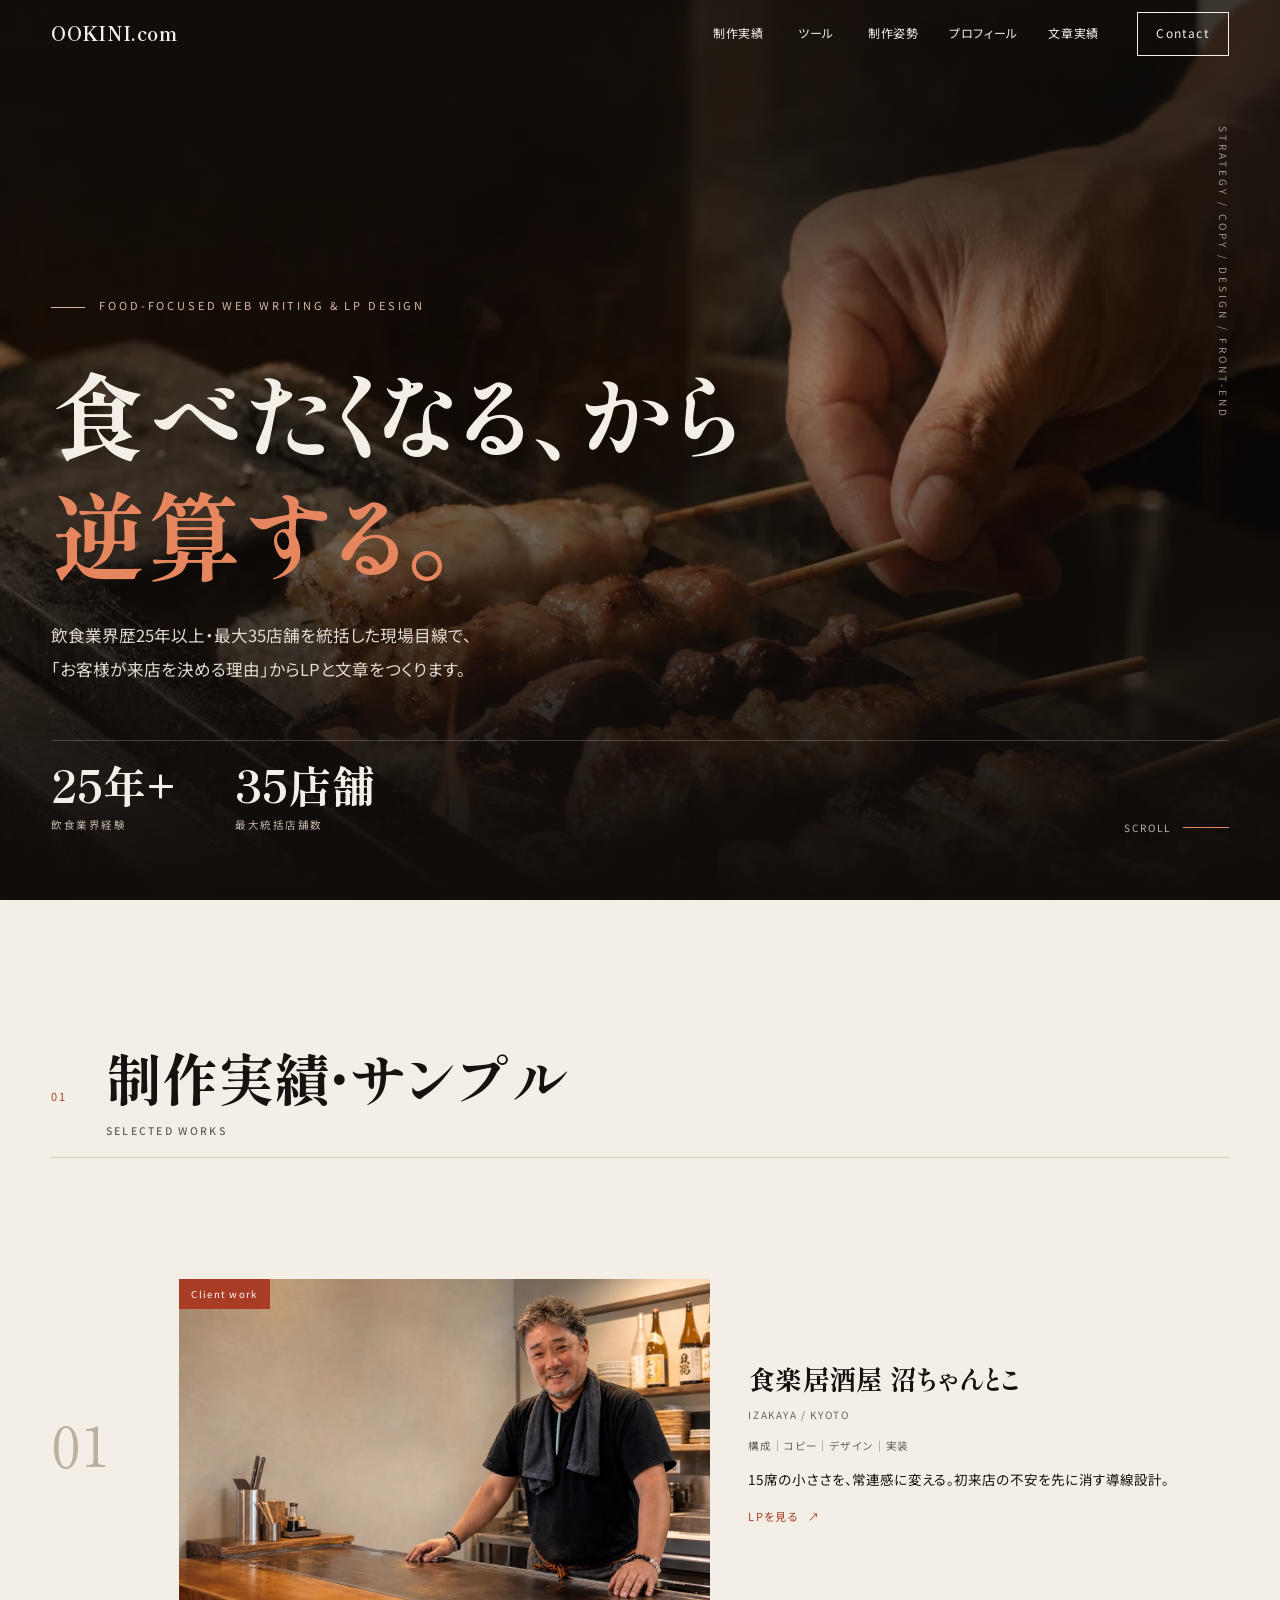
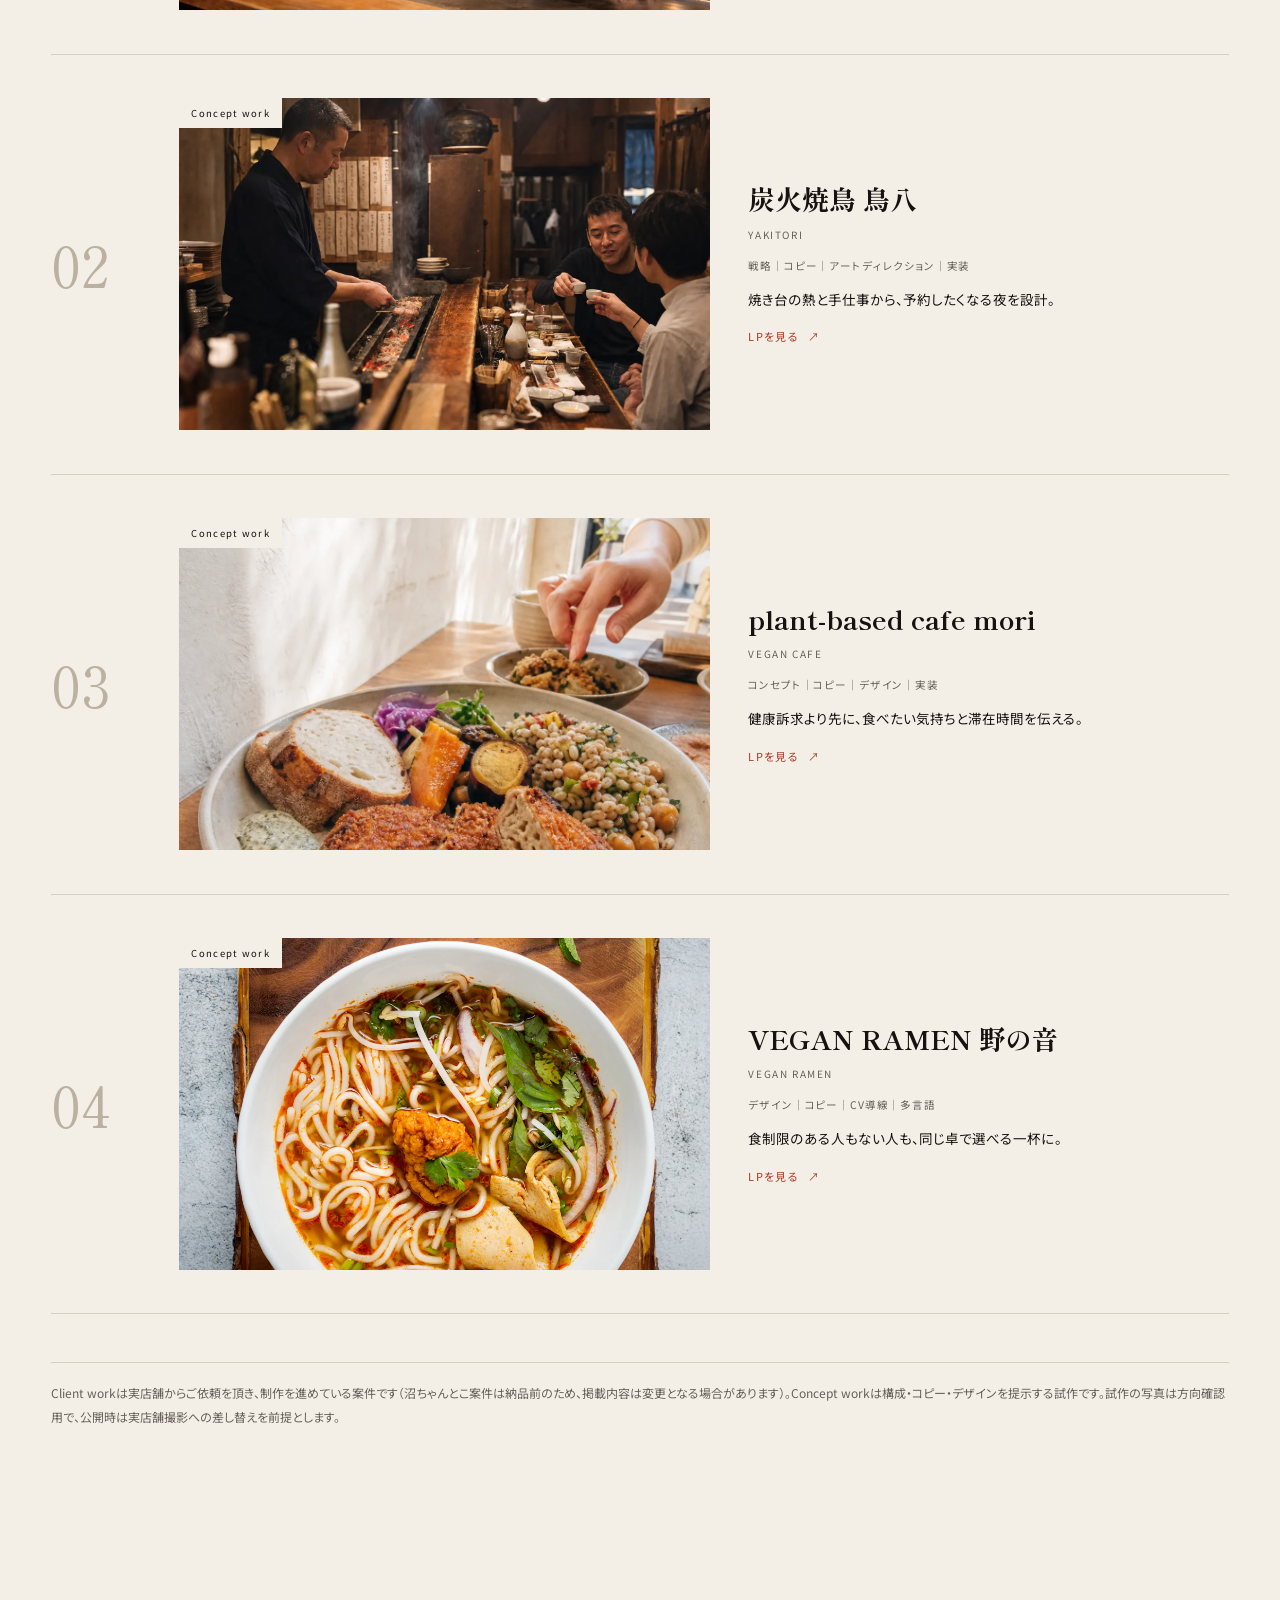
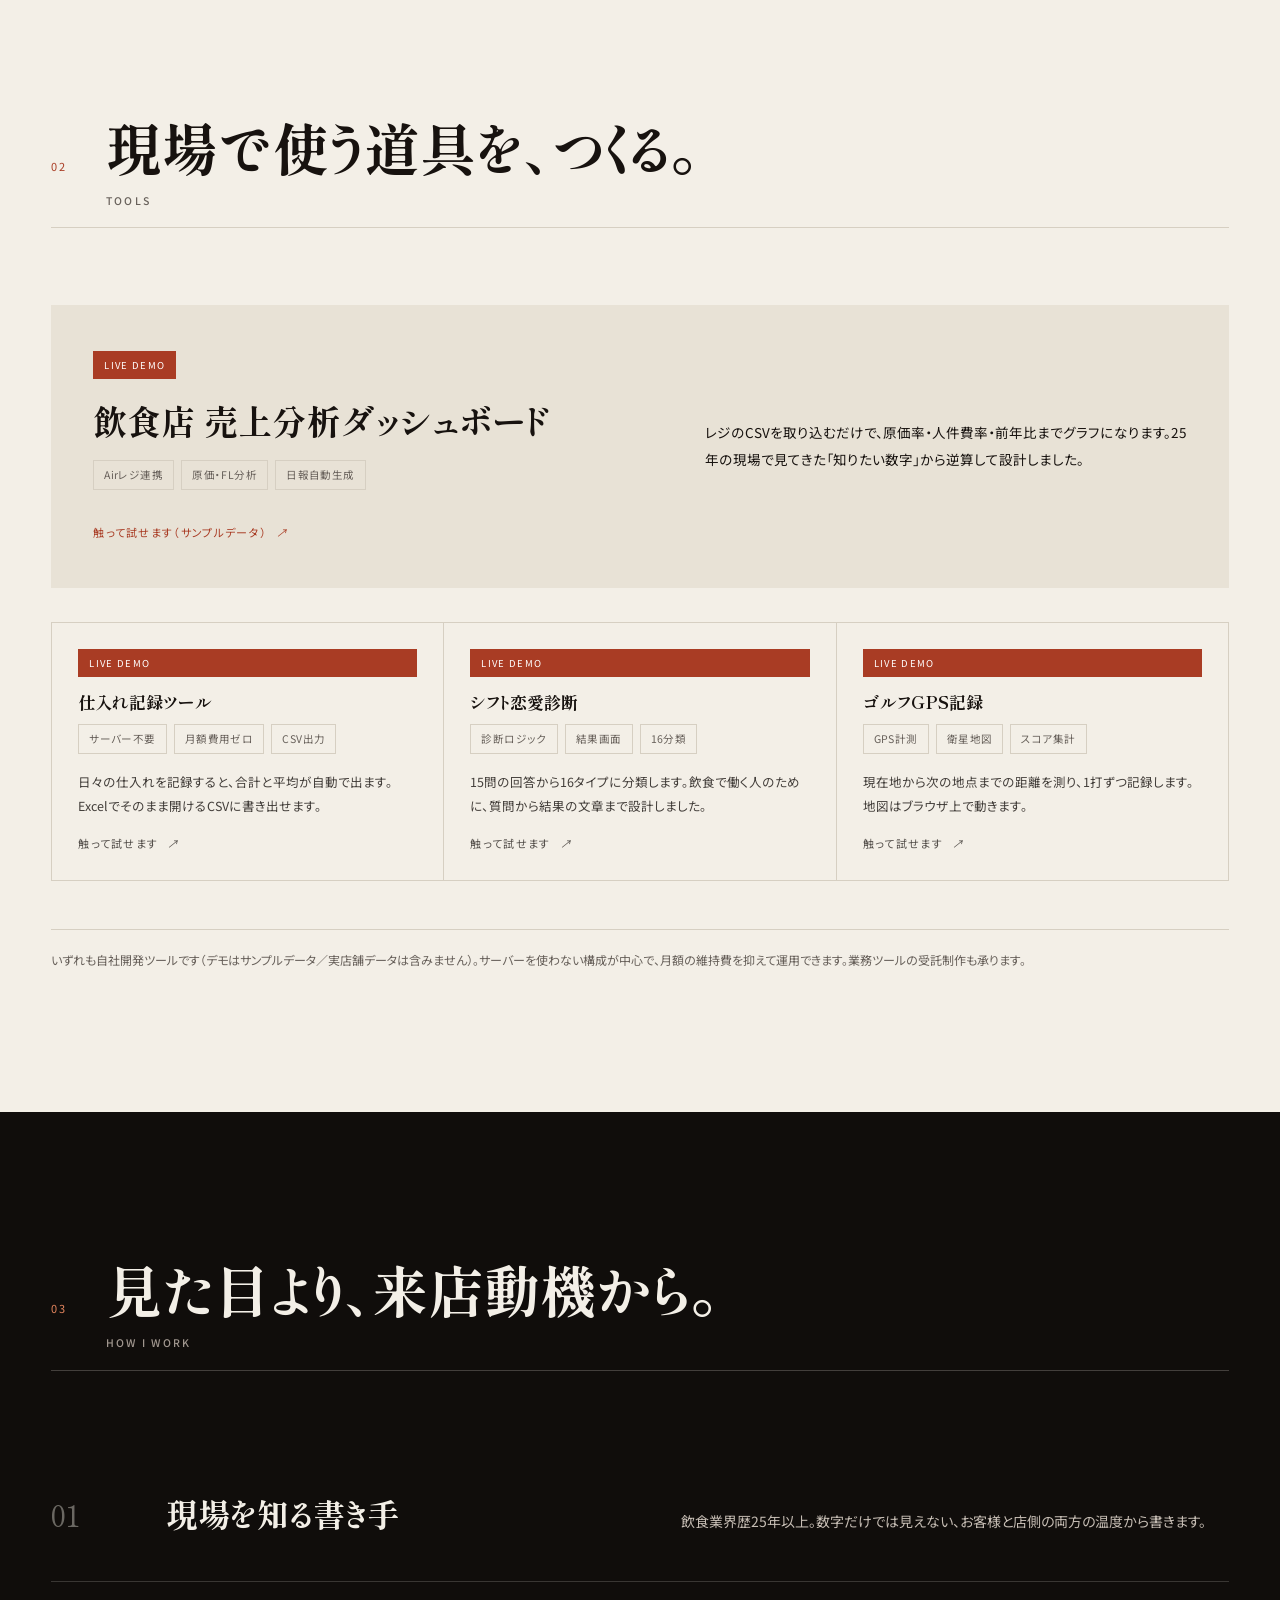
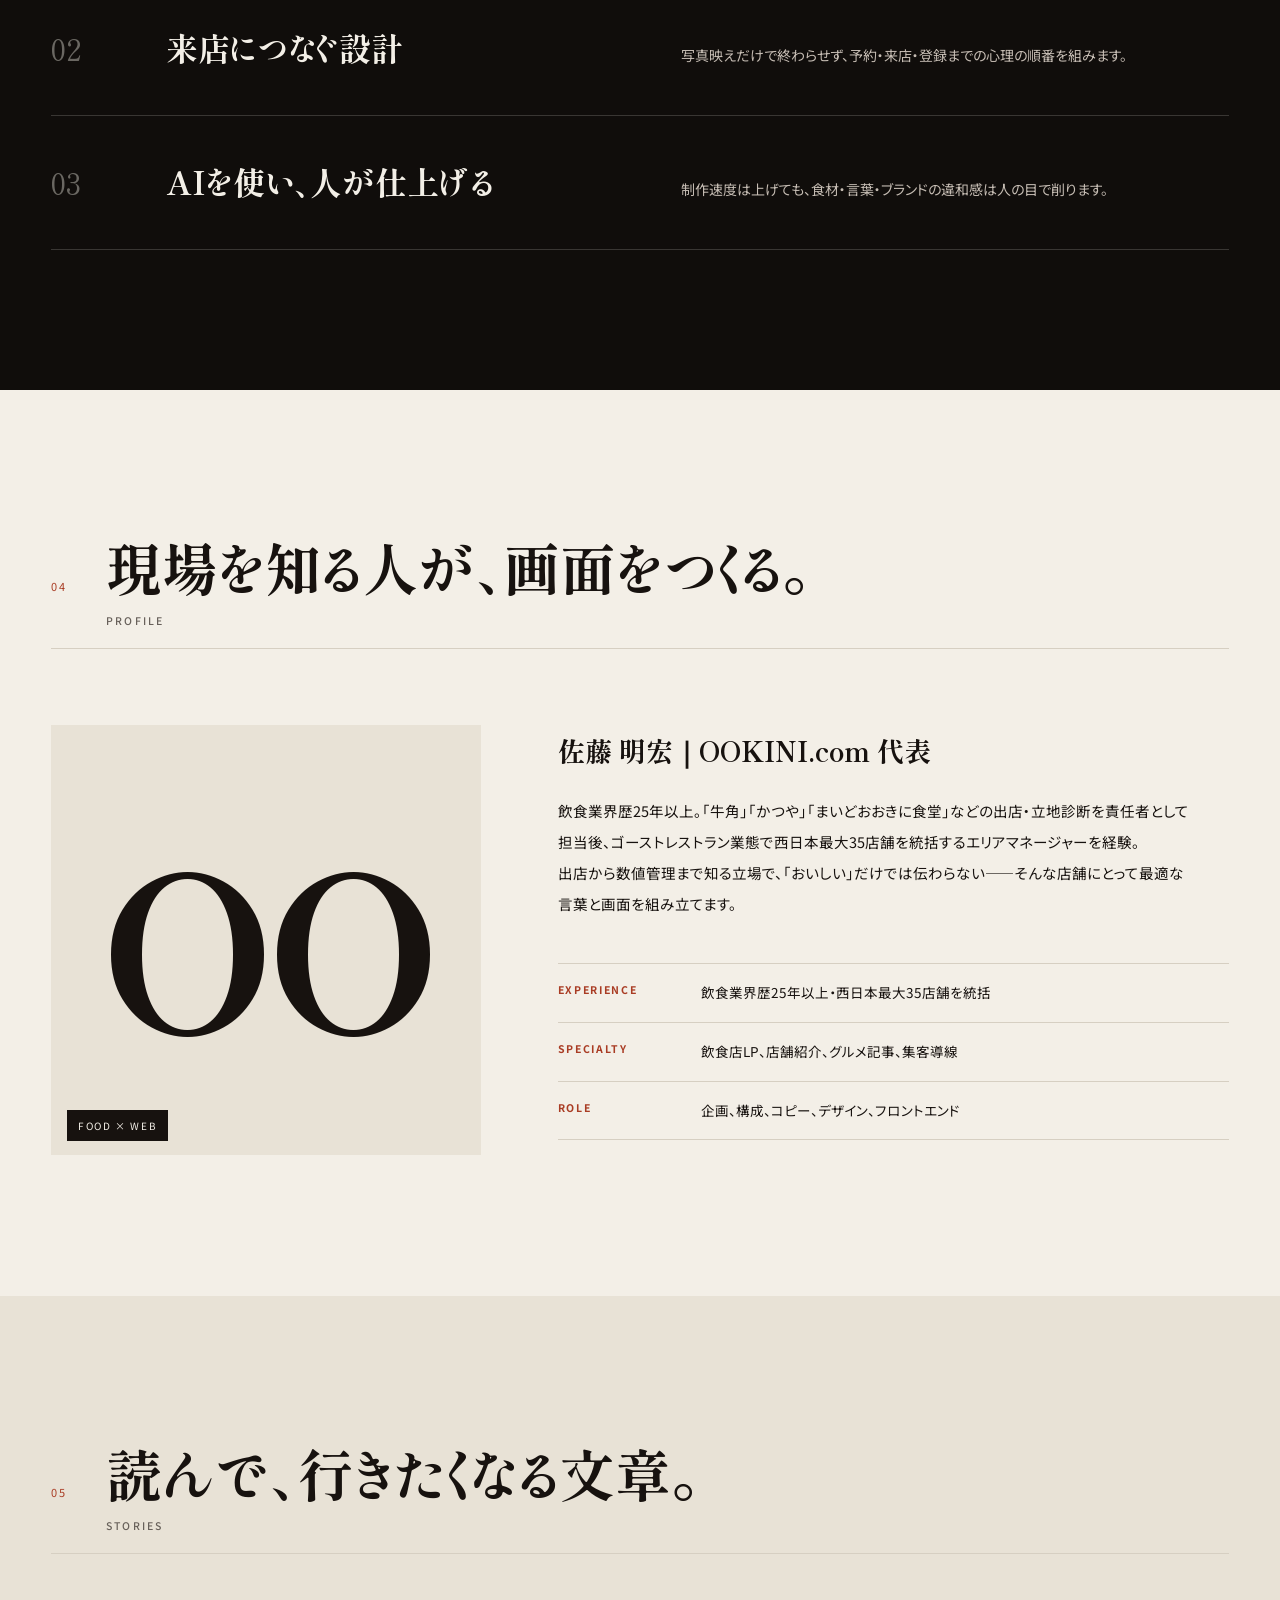
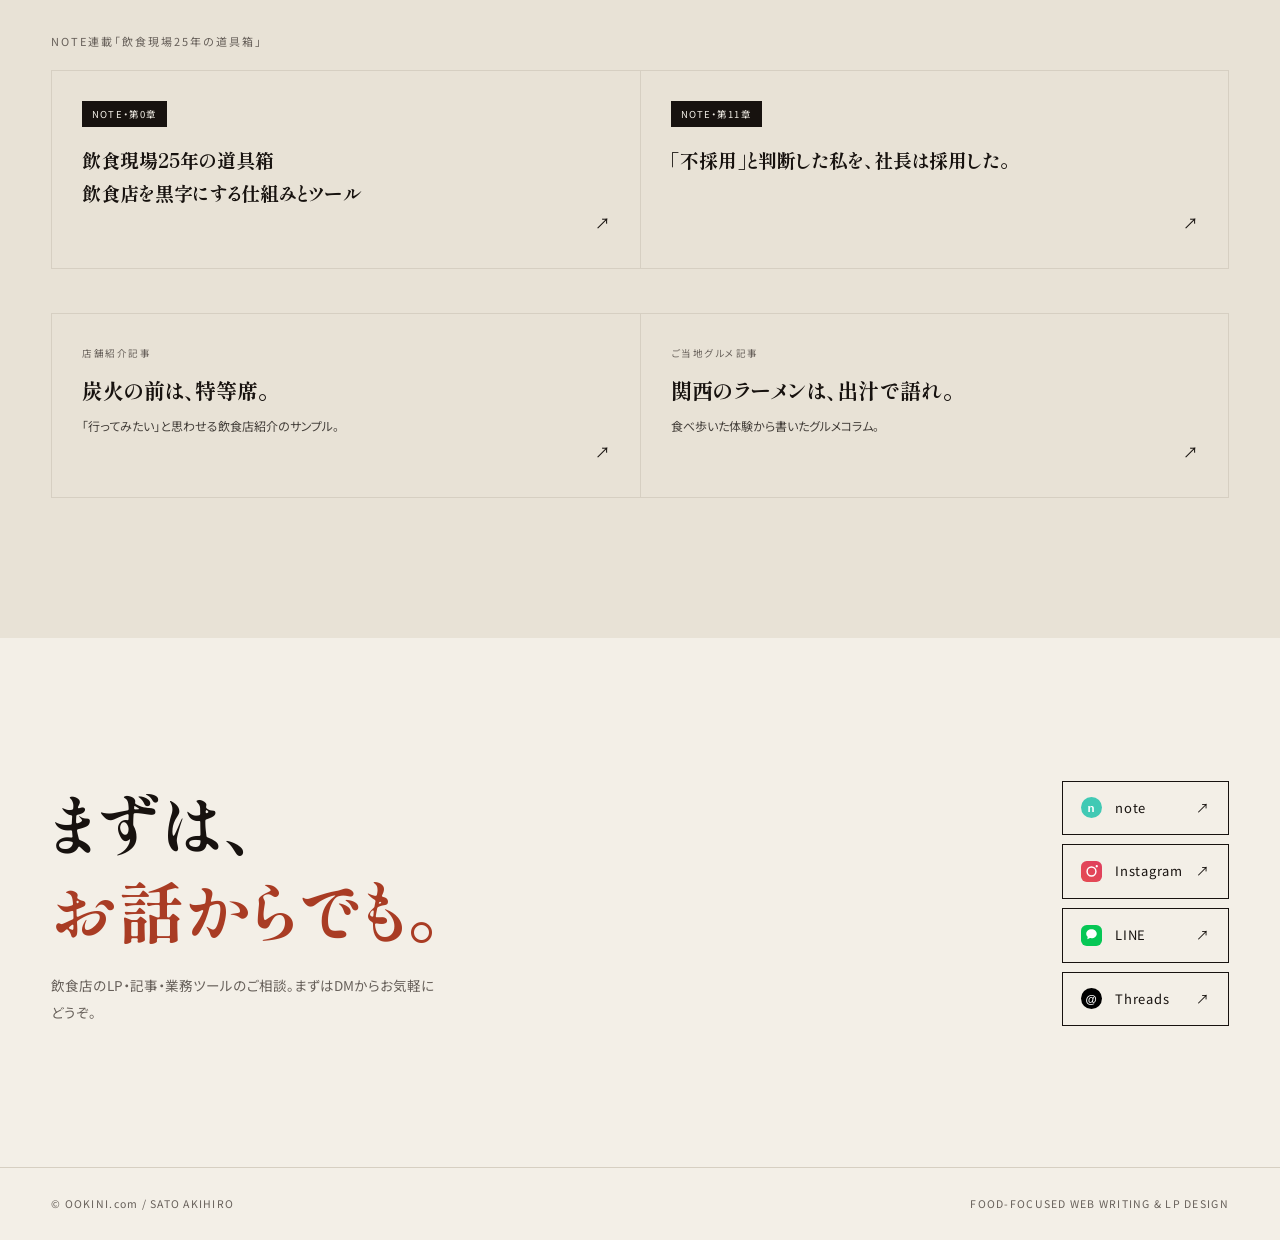
==== commit f9f30bda: "MERCYのLPを架空店「VEGAN RAMEN 野の音」に差し替え 実店舗から制作依頼を受けていないため、公式ロゴ・キャッチ・写真・FC表記を外し、 店名・コピー・メニュー・配色を変更。写真はUns" ====
--- a/index.html
+++ b/index.html
@@ -322,13 +322,13 @@
       </div>
     </a>
 
-    <a class="work reveal" href="lp/mercy.html" target="_blank" rel="noopener">
+    <a class="work reveal" href="lp/nonone.html" target="_blank" rel="noopener">
       <span class="work-no" aria-hidden="true">04</span>
-      <div class="work-shot"><img src="lp/assets/mercy-hero.webp" alt="MERCY Vegan Factory FC店舗LP" loading="lazy" width="1003" height="1568"><span class="tag live">In production</span></div>
+      <div class="work-shot"><img src="lp/assets/nonone-hero.webp" alt="VEGAN RAMEN 野の音 LP" loading="lazy" width="1000" height="1350"><span class="tag">Concept work</span></div>
       <div class="work-body">
-        <h3 class="work-name">MERCY Vegan Factory<small>FC / VEGAN</small></h3>
+        <h3 class="work-name">VEGAN RAMEN 野の音<small>VEGAN RAMEN</small></h3>
         <span class="role">デザイン｜コピー｜CV導線｜多言語</span>
-        <p class="work-sum">既存ブランドを守りながら、新しい一杯を自然に追加。</p>
+        <p class="work-sum">食制限のある人もない人も、同じ卓で選べる一杯に。</p>
         <span class="work-go">LPを見る <i>↗</i></span>
       </div>
     </a>
@@ -339,7 +339,7 @@
   <section class="section shell" id="tools">
     <div class="head reveal"><span class="no">02</span><h2>現場で使う道具を、つくる。<span class="en">TOOLS</span></h2></div>
 
-    <a class="tool-lead reveal" href="https://ookinifood-demo.pages.dev" target="_blank" rel="noopener">
+    <a class="tool-lead reveal" href="https://ookinifood-demo.pages.dev/?app=sample" target="_blank" rel="noopener">
       <div>
         <span class="badge">LIVE DEMO</span>
         <h3>飲食店 売上分析ダッシュボード</h3>
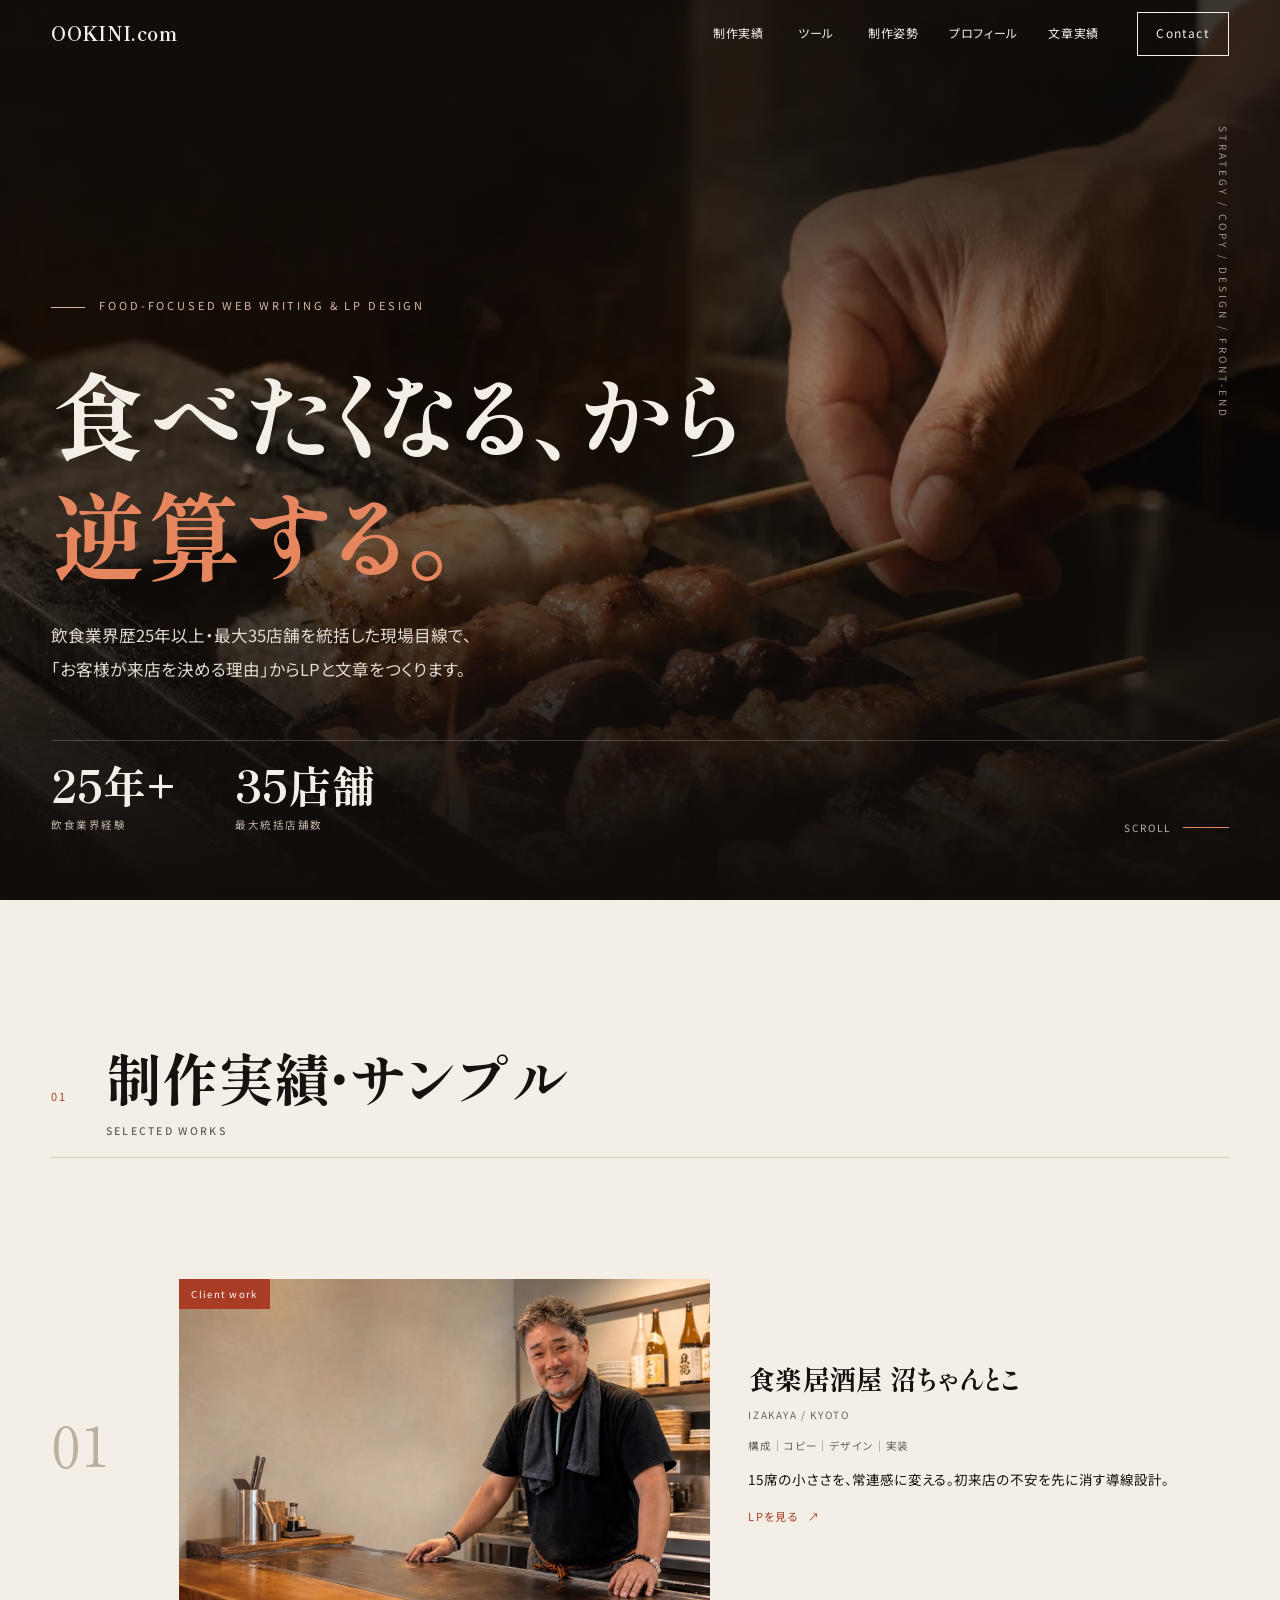
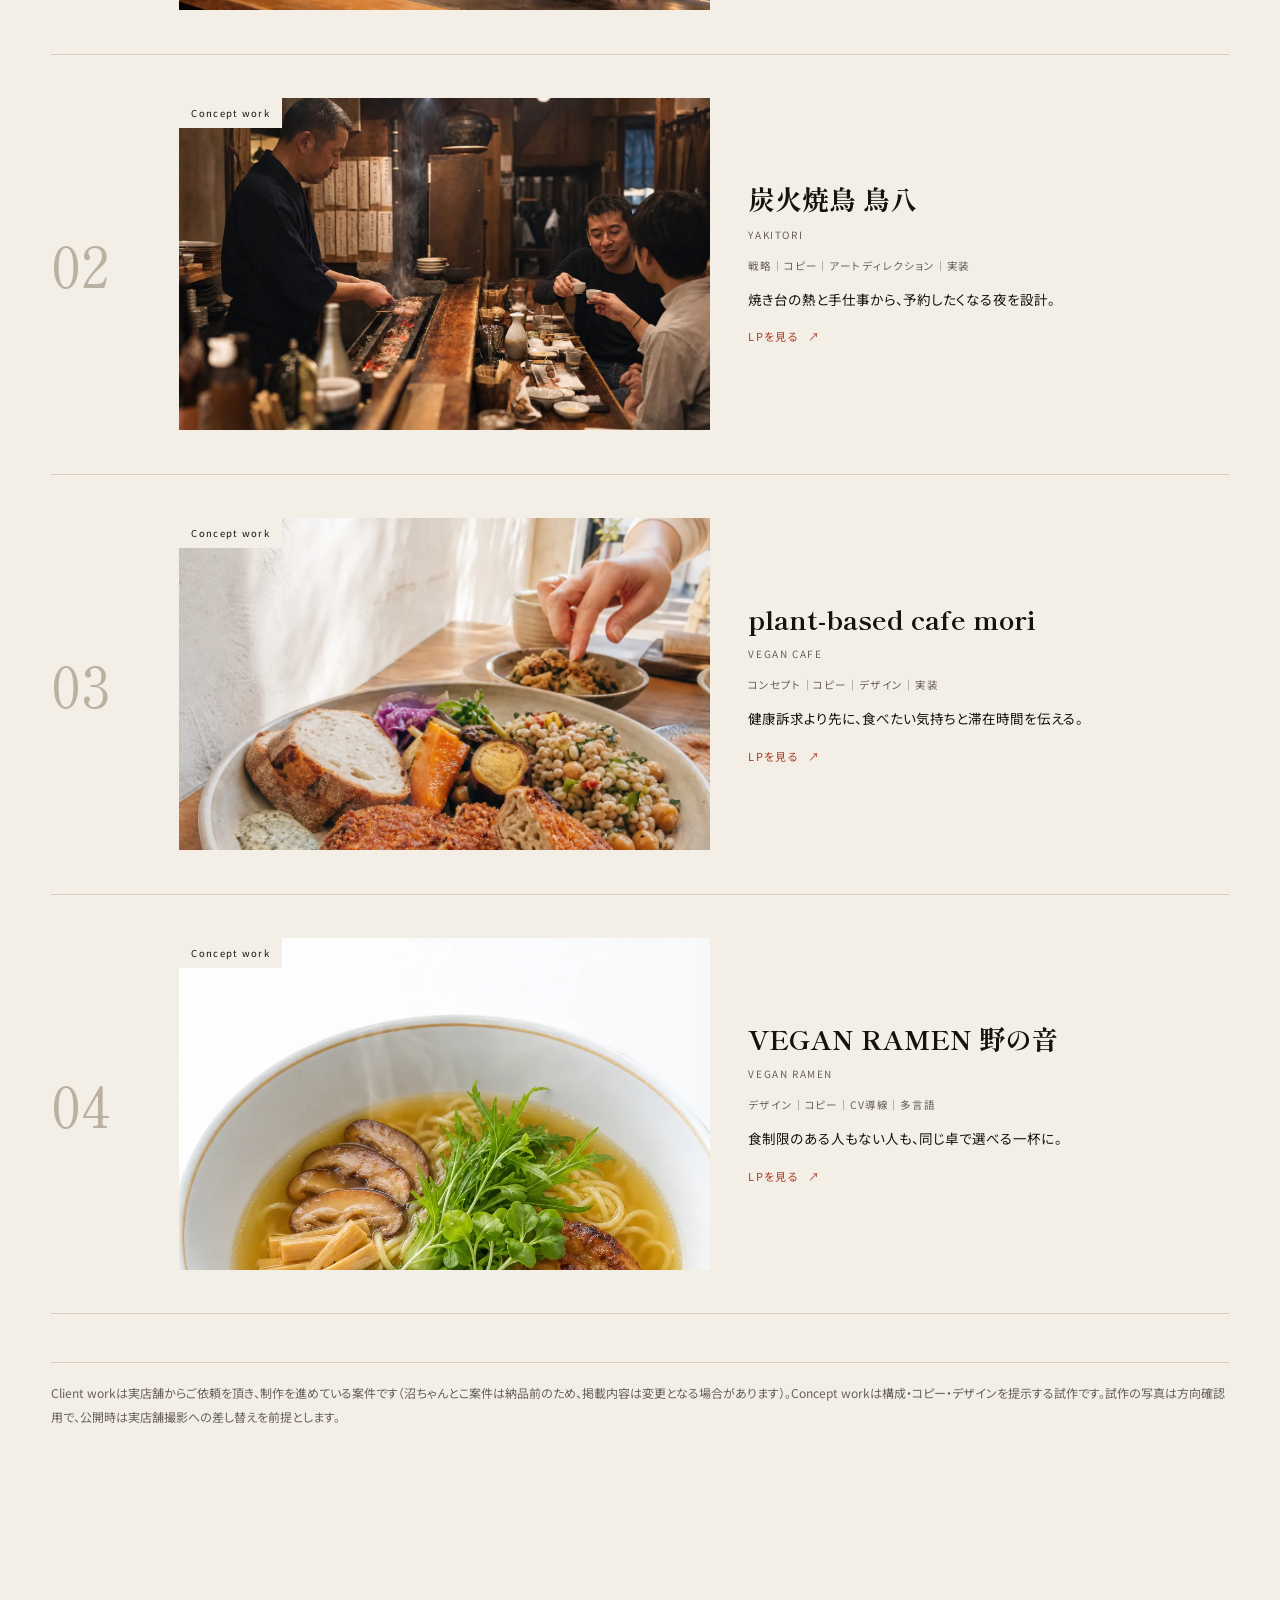
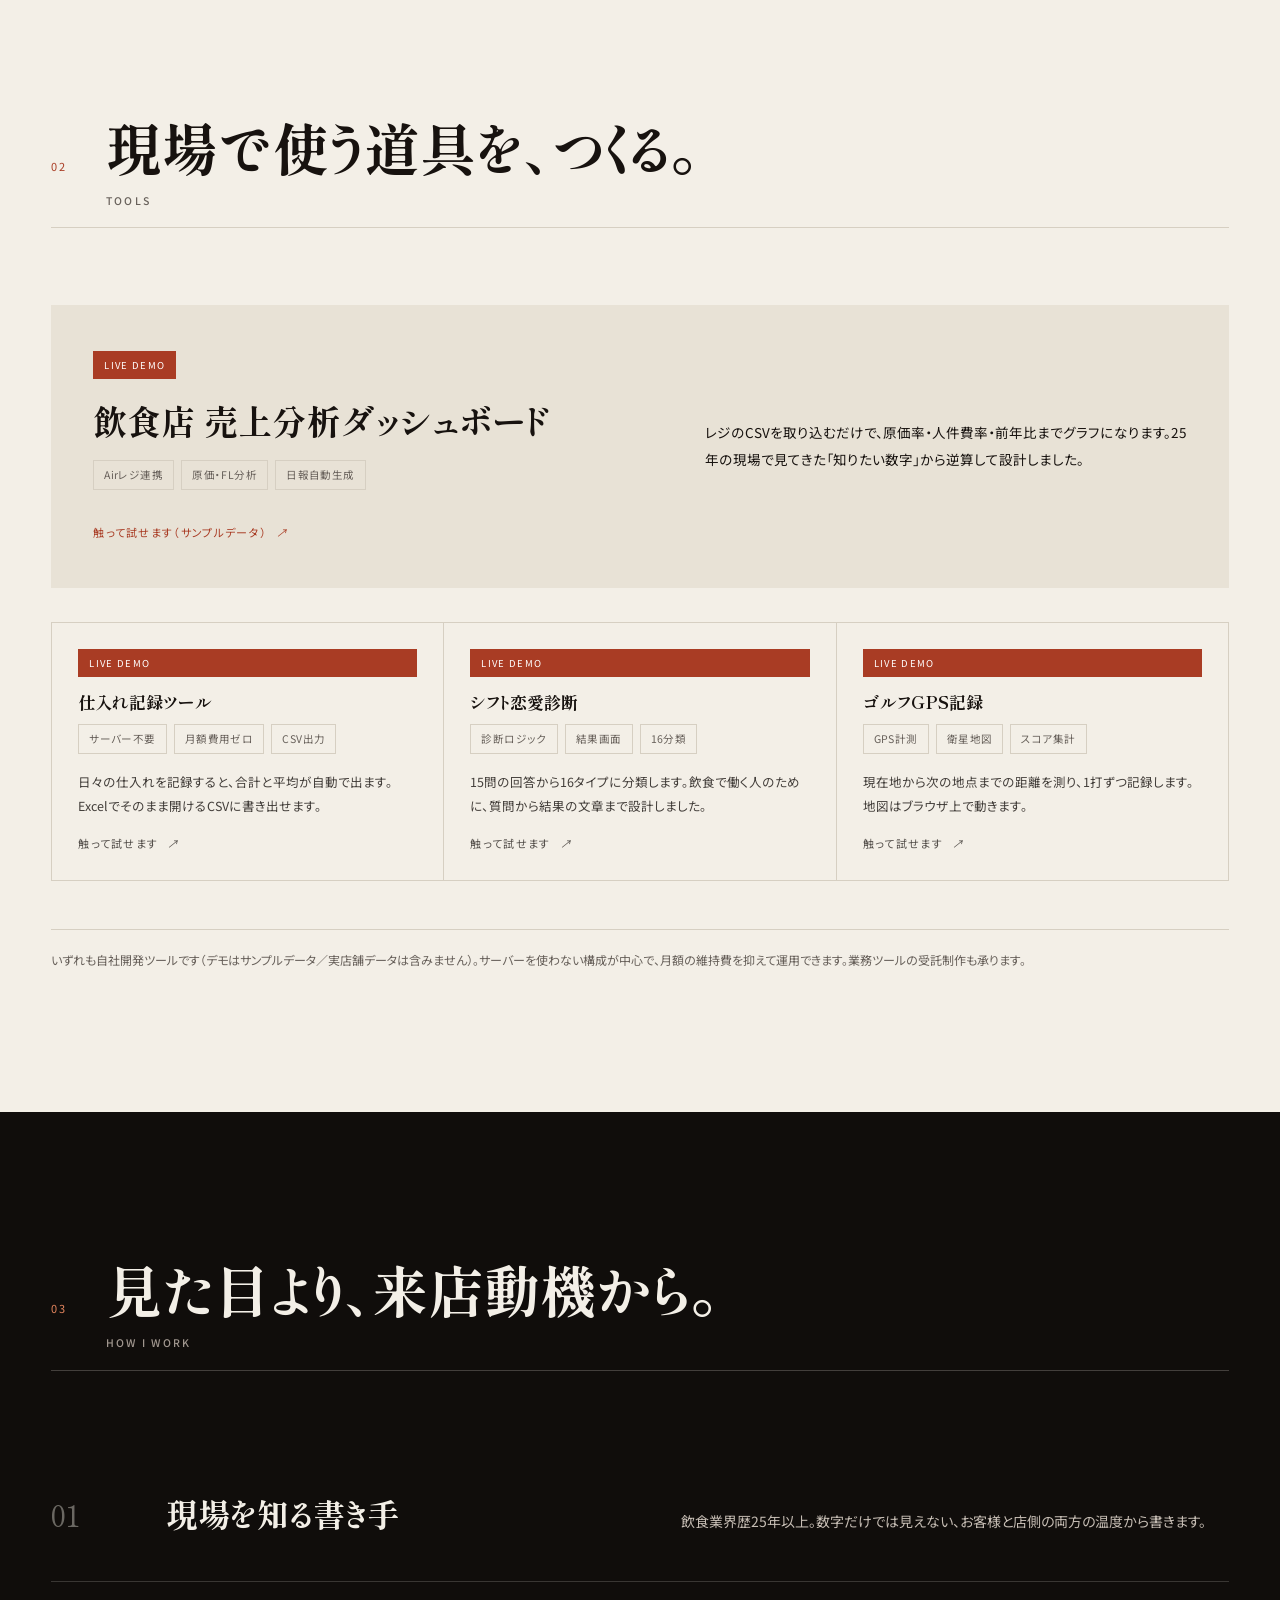
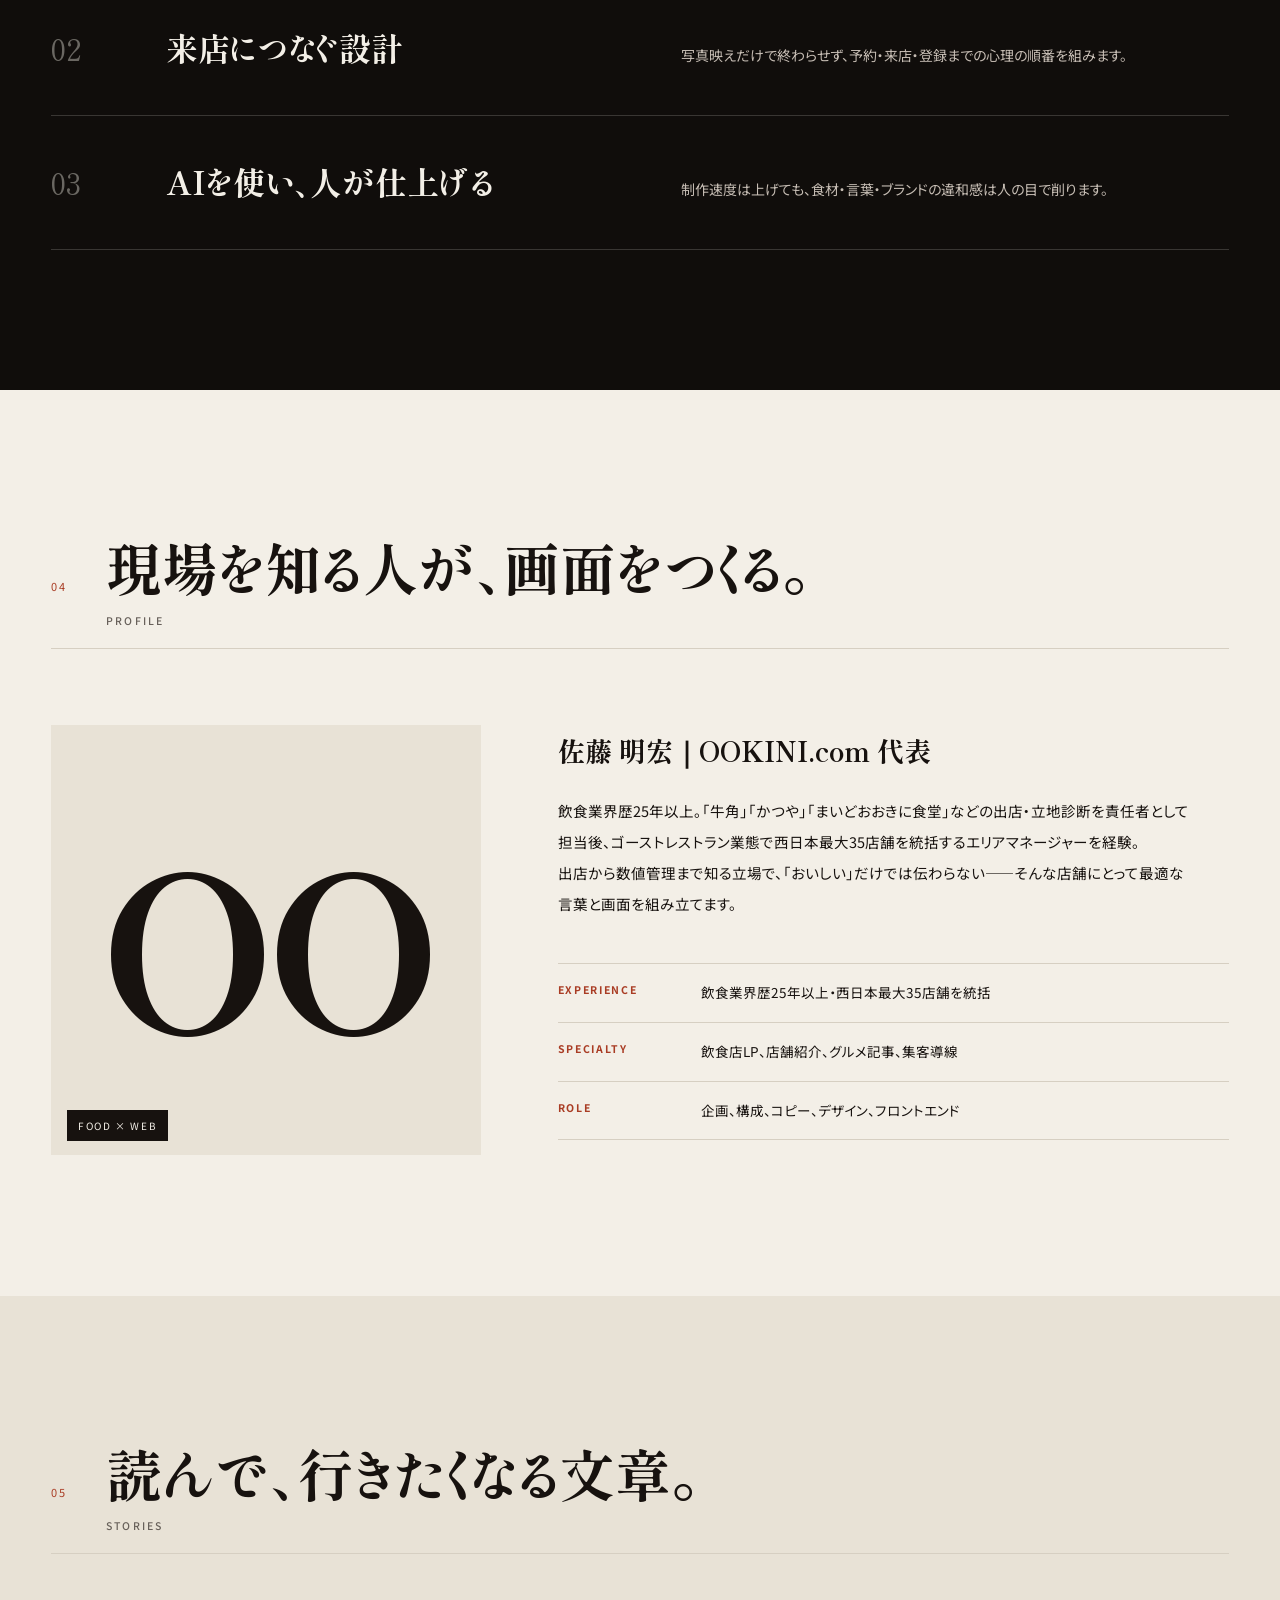
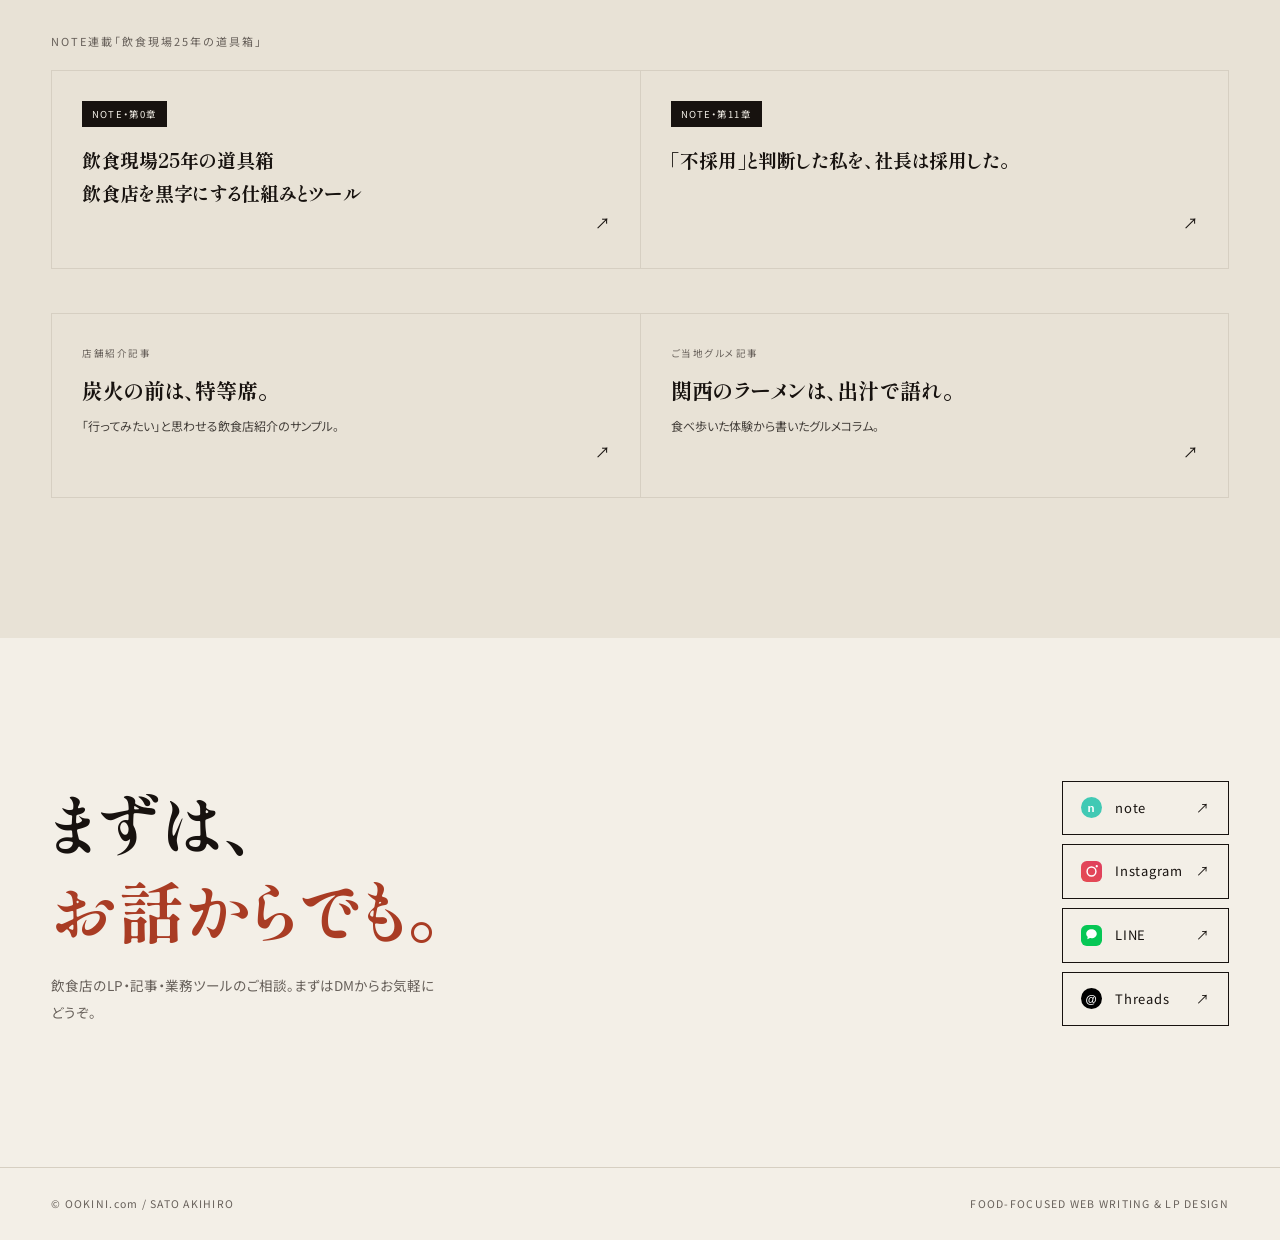
==== commit 10a5af68: "野の音のメイン写真を元のラーメン写真に戻す（右上の他店スイーツは消去） Co-Authored-By: Claude Opus 5.5 <noreply@anthropic.com>" ====
--- a/index.html
+++ b/index.html
@@ -324,7 +324,7 @@
 
     <a class="work reveal" href="lp/nonone.html" target="_blank" rel="noopener">
       <span class="work-no" aria-hidden="true">04</span>
-      <div class="work-shot"><img src="lp/assets/nonone-hero.webp" alt="VEGAN RAMEN 野の音 LP" loading="lazy" width="1000" height="1350"><span class="tag">Concept work</span></div>
+      <div class="work-shot"><img src="lp/assets/nonone-hero.webp" alt="VEGAN RAMEN 野の音 LP" loading="lazy" width="1003" height="1568"><span class="tag">Concept work</span></div>
       <div class="work-body">
         <h3 class="work-name">VEGAN RAMEN 野の音<small>VEGAN RAMEN</small></h3>
         <span class="role">デザイン｜コピー｜CV導線｜多言語</span>
